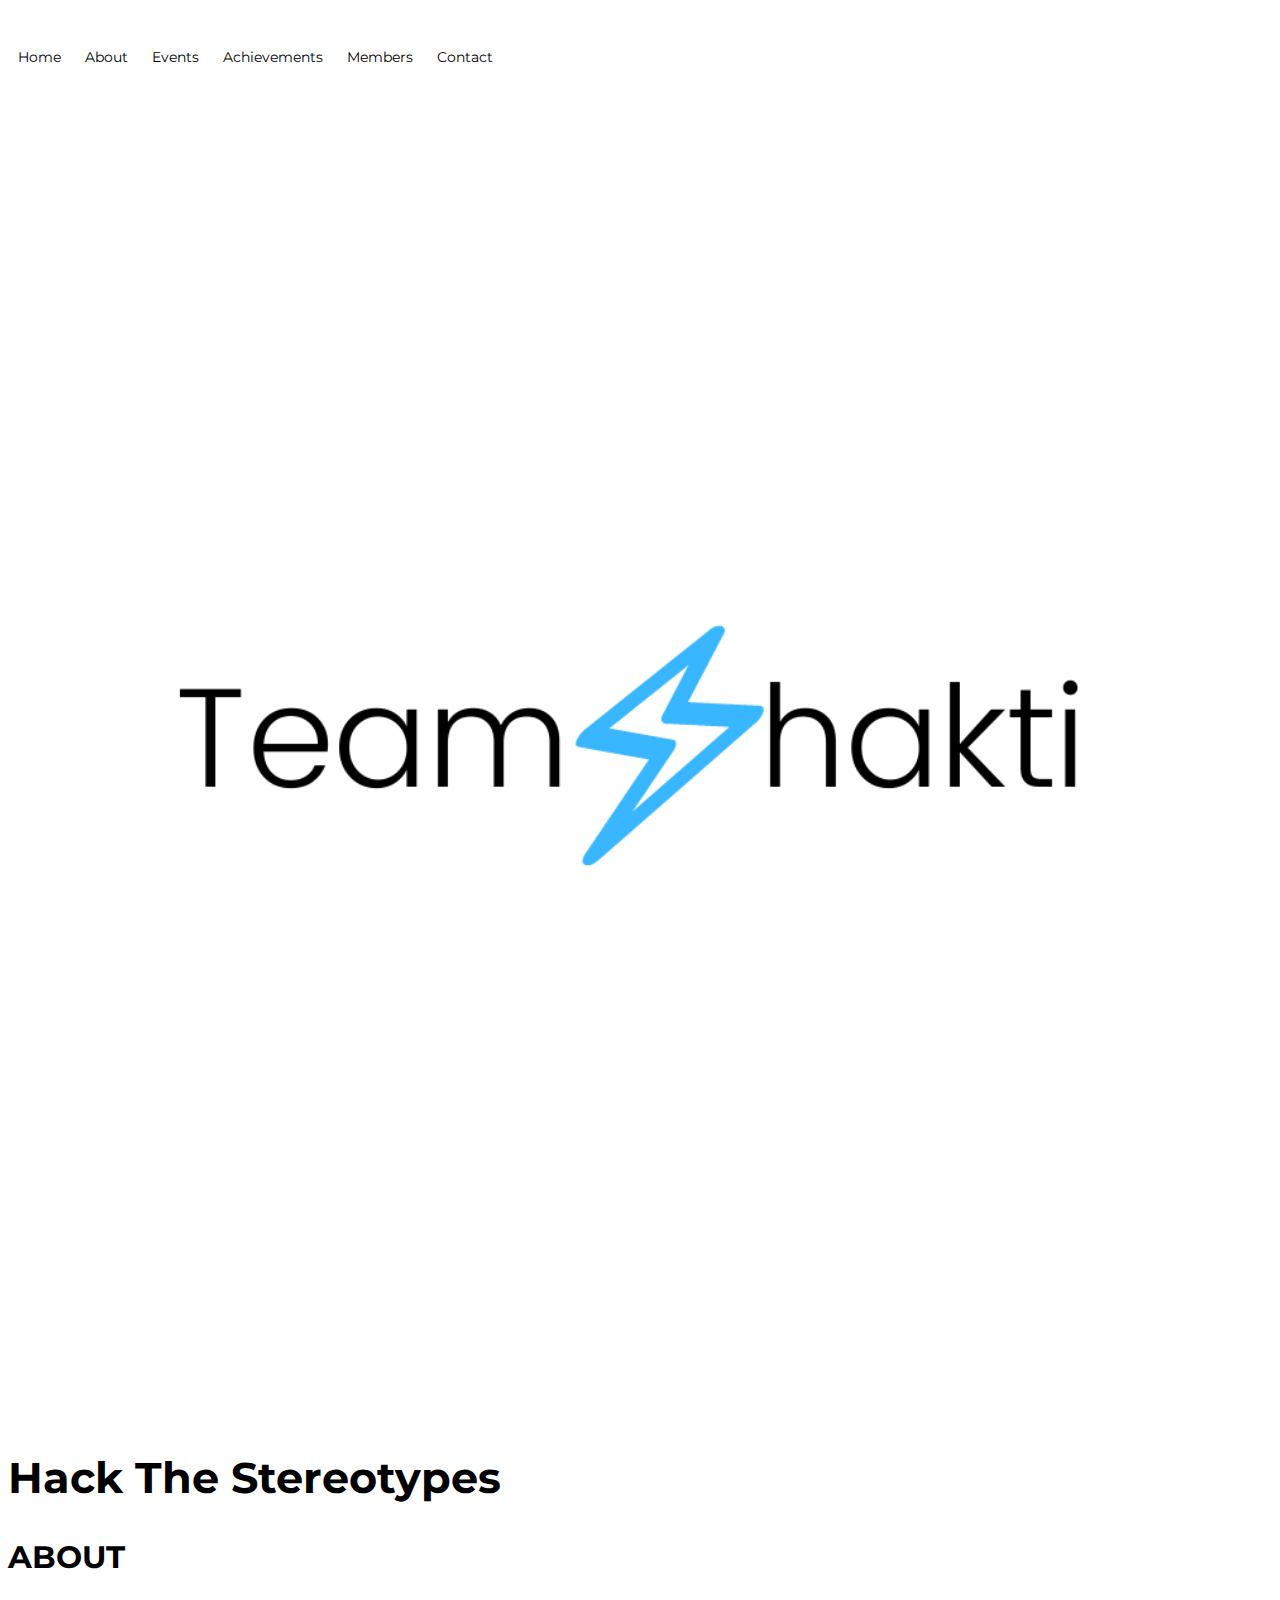
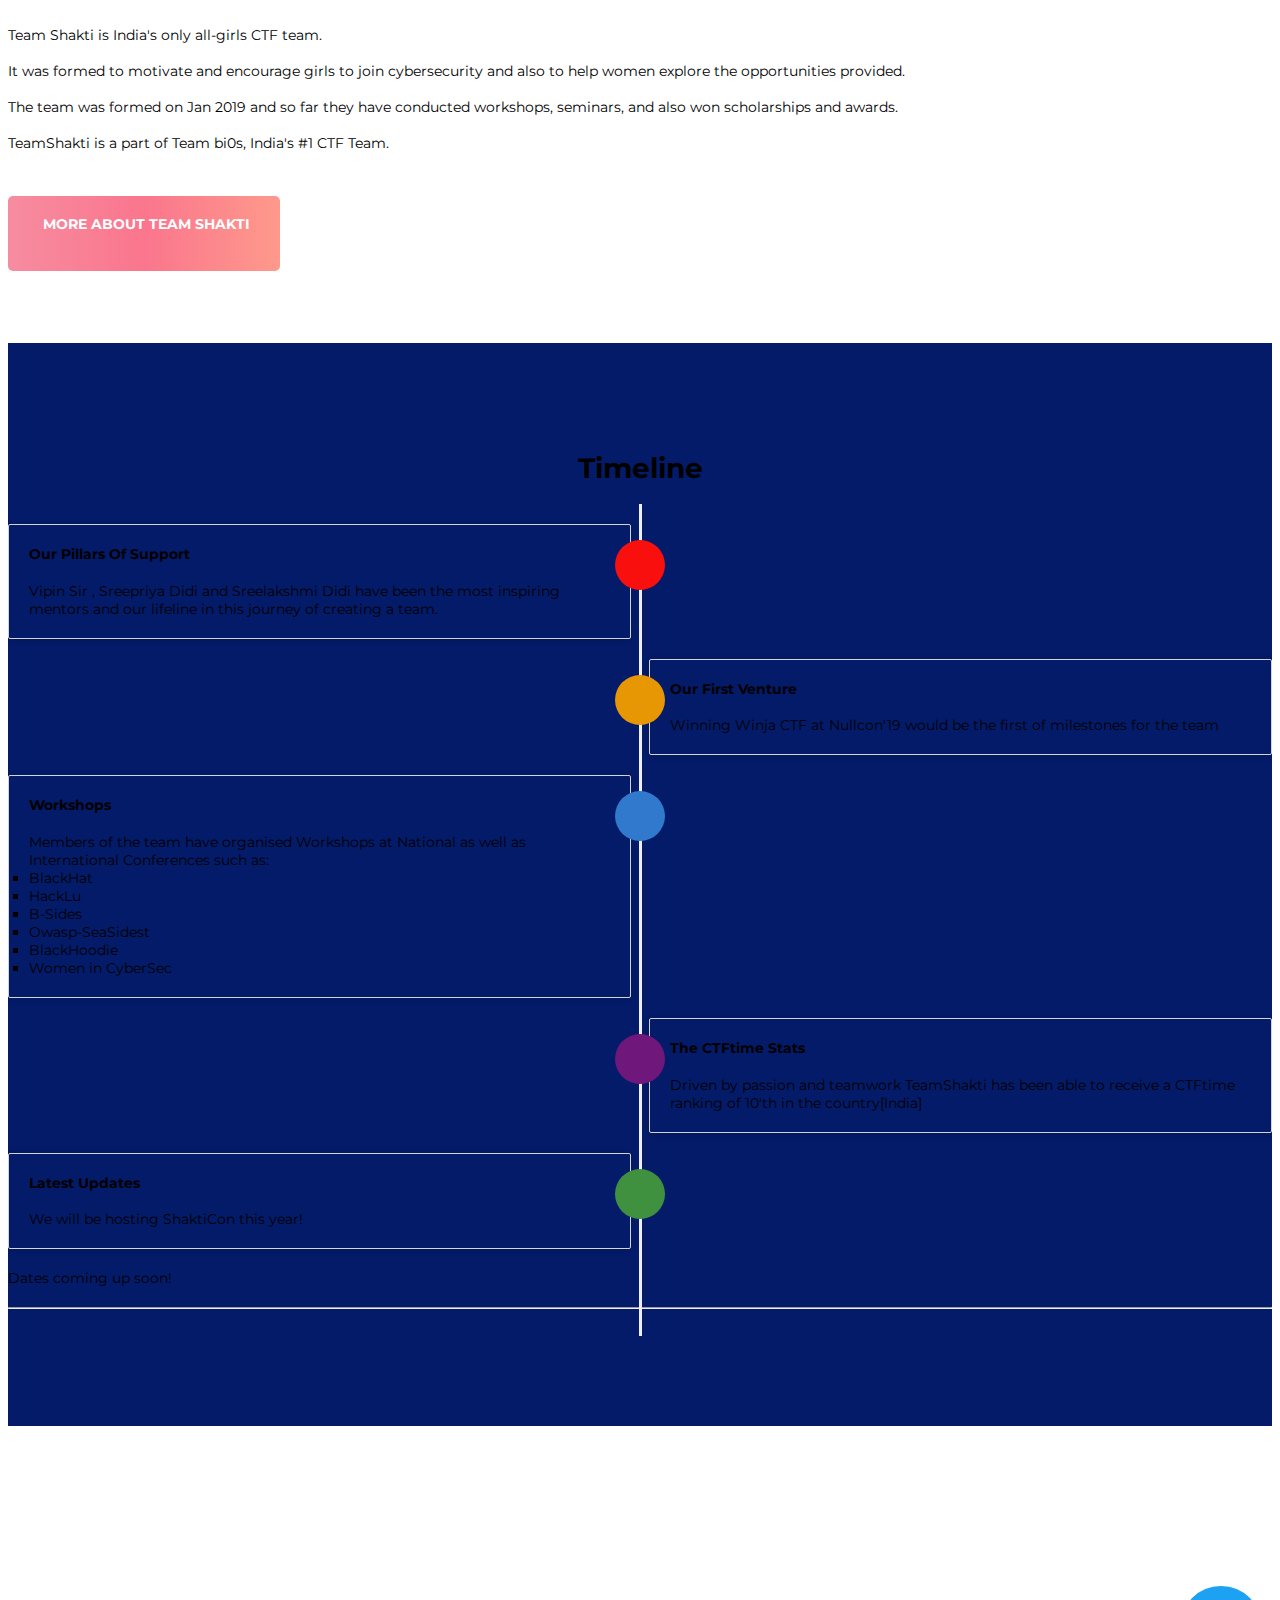
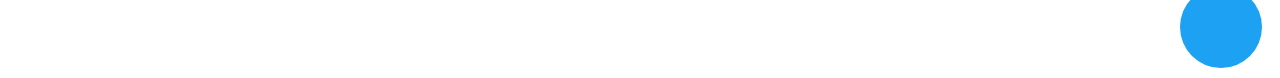
==== index.html @ 6aa945e3 "Update Timeline" ====
<!doctype html>
<html lang="en">
  <head>
    <link rel="shortcut icon" type="image/icon" href="assets/img/TEAMSHAKTI.ico"/>
    <title>Team Shakti</title>
    <!-- Required meta tags -->
    <meta charset="utf-8">
    <meta name="viewport" content="width=device-width, initial-scale=1, shrink-to-fit=no">

    <!-- carousel CSS -->
    <link rel="stylesheet" href="assets/css/owl.carousel.min.css">
    <!--header icon CSS -->
    <!--<link rel="icon" href="assets/img/fabicon.png">-->
    <!-- animations CSS -->
    <link rel="stylesheet" href="assets/css/animate.min.css">
    <!-- font-awsome CSS -->
    <link rel="stylesheet" href="assets/css/font-awesome.min.css">
    <!-- Bootstrap CSS -->
    <link rel="stylesheet" href="assets/css/bootstrap.min.css">
    <!-- mobile menu CSS -->
    <link rel="stylesheet" href="assets/css/slicknav.min.css">
    <!--css animation-->
    <link rel="stylesheet" href="assets/css/animation.css">
    <!--css animation-->
    <link rel="stylesheet" href="assets/css/material-design-iconic-font.min.css">
    <!-- style CSS -->
    <link rel="stylesheet" href="style.css">
    <!-- responsive CSS -->
    <link rel="stylesheet" href="assets/css/responsive.css">

  </head>
  <body>
    <!--header area start-->
    <div class="header-area wow fadeInDown header-absolate" id="nav" data-0="position:fixed;" data-top-top="position:fixed;top:0;" data-edge-strategy="set">
        <div class="container">
            <div class="row">
                <div class="col-4 d-block d-lg-none">
                    <div class="mobile-menu"></div>
                </div>
                <div class="col-4 col-lg-2 ">

                </div>
                <div class="col-4 col-lg-8 d-none d-lg-block">
                    <div class="main-menu text-center">
                        <nav>
                                <ul id="slick-nav">
                                        <li><a class="scroll" href="index.html">Home</a></li>
                                        <li><a class="scroll" href="about.html">About</a></li>
                                        <li><a class="scroll" href="events.html">Events</a></li>
                                        <li><a class="scroll" href="achievements.html">Achievements</a></li>
                                        <li><a class="scroll" href="members.html">Members</a></li>
                                        <li><a class="scroll" href="#contact">Contact</a>
                                            <ul>

                                                </ul>
                                        </li>


                                    </ul>
                        </nav>
                    </div>
                </div>


            </div>
        </div>
    </div>
    <!--header area end-->

   <!--welcome area start-->
    <div class="welcome-area wow fadeInUp" id="home">
        <div id="particles-js"></div>
        <div class="container">
            <div class="row">
                <div class="col-12 col-md-6 align-self-center">
                    <div class="welcome-right">

                            <div class="welcome-img">
                                    <img src="assets/img/0.png" alt="">
                                </div>


                    </div>
                </div>
                <div class="col-12 col-md-6">
                        <div class="welcome-text">


                                <h1>Hack the Stereotypes</h1>


                                 <div class="about-area wow fadeInUp v2" id="about">

            <div class="container">


                <div class="row">
                    <div class="col-12 col-md-6">

                    </div>




                        <div class="about-mid-text">
                            <h1>ABOUT</h1>
                            <div class="space-10"></div>
                            <ul><p>
                                <li>Team Shakti is India's only all-girls CTF team.
                                </li>
                                <br>
                                <li>It was formed to motivate and encourage girls to join cybersecurity and also to help women explore the opportunities provided.
                                </li>
                                <br>
                                <li>The team was formed on Jan 2019 and so far they have conducted workshops, seminars, and also won scholarships and awards.
                                </li>
                                 <br>
                                <li> TeamShakti is a part of Team bi0s, India's #1 CTF Team.
                                </li>
                            </p>
                            </ul>
                        </div>
                        <div class="space-30"></div>
                        <a href="about.html" class="gradient-btn v2 about-btn"> <i class="fa fa-send-o"></i> More About Team Shakti</a>

          </div>
          </div>
          </div>
          </div>
          </div>
          </div>
                           </div>
                           <br>
                           <br>
                           <br>
                           <br>


                </div>
            </div>
        </div>
    </div>
    <!--welcome area end-->

        <!--about area end-->



   <!--roadmap area start-->
   <div class="roadmap-area section-padding  " id="timeline">
       <div class="container">
           <div class="page-header">
              <center><h1 id="timeline">Timeline</h1></center>
           </div>
           <ul class="timeline">
             <li>
               <div class="timeline-badge"><i class="glyphicon glyphicon-check"></i></div>
               <div class="timeline-panel">
                 <div class="timeline-heading">
                   <h4 class="timeline-title">Our Pillars of Support</h4>

                 </div>
                 <div class="timeline-body">
                   <p>Vipin Sir , Sreepriya Didi and Sreelakshmi Didi have been the most inspiring mentors and our lifeline in this journey of creating a team.</p>
                 </div>
               </div>
             </li>
             <li class="timeline-inverted">
               <div class="timeline-badge warning"><i class="glyphicon glyphicon-credit-card"></i></div>
               <div class="timeline-panel">
                 <div class="timeline-heading">
                   <h4 class="timeline-title">Our first Venture</h4>

                 </div>
                 <div class="timeline-body">
                   <p>Winning Winja CTF at Nullcon'19 would be the first of milestones for the team</p>
                 </div>
               </div>
             </li>
             <li>
               <div class="timeline-badge danger"><i class="glyphicon glyphicon-credit-card"></i></div>
               <div class="timeline-panel">
                 <div class="timeline-heading">
                   <h4 class="timeline-title">Workshops</h4>

                 </div>
                 <div class="timeline-body">
                   <p>Members of the team have organised Workshops at National as well as International Conferences such as:</p>
                   <ul style="list-style-type:square;">
                     <li> BlackHat</li>
                     <li> HackLu</li>
                     <li> B-Sides</li>
                     <li> Owasp-SeaSidest</li>
                     <li> BlackHoodie</li>
                     <li> Women in CyberSec</li>
                   </ul>
                 </div>
               </div>
             </li>
             <li class="timeline-inverted">
               <div class="timeline-badge success"><i class="glyphicon glyphicon-thumbs-up"></i></div>
               <div class="timeline-panel">
                 <div class="timeline-heading">
                   <h4 class="timeline-title">The CTFtime Stats</h4>

                 </div>
                 <div class="timeline-body">
                   <p>Driven by passion and teamwork TeamShakti has been able to receive a CTFtime ranking of 10'th in the country[India]</p>
                 </div>
               </div>
             </li>
             <li>
               <div class="timeline-badge info"><i class="glyphicon glyphicon-floppy-disk"></i></div>
               <div class="timeline-panel">
                 <div class="timeline-heading">
                   <h4 class="timeline-title">Latest Updates</h4>

                 </div>
                 <div class="timeline-body">
                   <p>We will be hosting ShaktiCon this year!</p>
                   <li>Dates coming up soon!</li>
                   <hr>

                 </div>
               </div>
             </li>


           </ul>
         </div>
   </div>

<!--roadmap area end-->
    <!--team-bg-->
    <div class="team-bg">


        <!--apps area start-->

        <!--apps area end-->


    </div>
    <!--team bg area end-->


            <div class="space-90"></div>
            <div class="row">
                <div class="col-12 text-center">

                    <div class="space-60"></div>
                </div>
            </div>
            <div class="row">
                <div class="col-12">
                    <div class="single-community text-center">
                        <ul>
                            <li>
                              <!--<a class="google-plus" href=""><i class="fa fa-instagram"></i></a> </li>-->
                              <!--<li><a class="linkedin" href=""><i class="fa fa-linkedin"></i></a></li>-->

                              <li><a class="twitter" href="https://twitter.com/teamshakti06"><i class="fa fa-twitter"></i></a></li>
                              <!--<li><a class="flickr" href=""><i class="fa fa-facebook-square"></i></a></li>-->
                        </ul>
                    </div>
                </div>
            </div>
        </div>
        <div class="space-90"></div>


    </div>
    <!--community area end-->

    <!-- jquery 2.2.4 js-->
    <script src="assets/js/jquery-2.2.4.min.js"></script>
    <!-- popper js-->
    <script src="assets/js/popper.js"></script>
    <!-- carousel js-->
    <script src="assets/js/owl.carousel.min.js"></script>
    <!-- wow js-->
    <script src="assets/js/wow.min.js"></script>
    <!-- bootstrap js-->
    <script src="assets/js/bootstrap.min.js"></script>
    <!--mobile menu js-->
    <script src="assets/js/jquery.slicknav.min.js"></script>
    <!--particle s-->
    <script src="assets/js/particles.min.js"></script>
    <!-- main js-->
    <script src="assets/js/main.js"></script>

  </body>
</html>
---- style.css ----
/*
name:Cryptian, Bitcoin and Cryptocurrency HTML5 Landing Page;
author:uivision;
version:1.0.0;

css list:
===========================
1:base css
===========================
1:header css
===========================
2:welcome css
===========================
3:about css
===========================
4:ico area css
===========================
5:Documentation area css
===========================
6:roadmap area css
===========================
7:team area css
===========================
8:faq area css
===========================
9:team bg area css
===========================
10:distibution area css
===========================
10:apps area css
===========================
11:community area cs
===========================
12:footer area css
===========================
13:mobile menu css
===========================
>homePage version 2 css
----------------------------
        --welcome area v2 css
        -------------------
        --faq v2 area css
        ------------------
        --community v2 area css
        -----------------------

==========================
14:blog page css
==========================
15:single-blog page css
==========================
16:comman css

*/

/*===================
     base css
=====================*/

@import url('https://fonts.googleapis.com/css?family=Montserrat:300,300i,400,400i,500,500i,600,600i,700,800');

body{
	background: rgb(255, 255, 255);
	font-family: 'Montserrat', sans-serif;
	font-size: 14px;
	color: #000000;
  overflow-x: hidden;

}

h1,
h2,
h3,
h4,
h5,
h6
{
	color: #000;
	font-family: 'Montserrat', sans-serif;
	text-transform: capitalize;
}

ul{
  margin: 0;
  padding: 0;
  list-style: none;
}

a, a:hover{
  text-decoration: none;
}

input:focus, button:focus, textarea:focus {
  outline: none
}

input, textarea{
  color: #000;
  text-transform: capitalize;
}

a.gradient-btn:hover:after,
a.gradient-btn:after,
.single-details a,
.single-details a:hover,
.about-area.v2::after,
.slicknav_nav a:hover,
.slicknav_nav .slicknav_row, .slicknav_nav a,
.single-footer li a,
.single-footer li a:hover,
.single-community i,
.single-community i:hover,
.gradient-btn.apps-btn.apps-btn-2,
.gradient-btn.apps-btn.apps-btn-2:hover,
.faq-area .owl-nav div,
.faq-area .owl-nav div:hover,
.readmore-btn,
.readmore-btn i,
.readmore-btn:hover,
.single-team-social li a:hover,
.single-team-social li a:hover i,
 .single-team-social a i,
.single-team-social li a,
.roadmap-area .owl-nav div,
.roadmap-area .owl-nav div:hover,
.single-document:hover,
.single-document:hover .single-document-text span,
.document-flag img,
.single-ico a:hover,
.ico-heading h1 a,
.ico-heading h1 a:hover,
.main-menu li ul,
.header-area,
.main-menu li:hover ul,
.main-menu li ul li a:hover,
a.single-about:hover,
.header-area.header-absolate.skrollable.skrollable-after,
a.single-about,
.main-menu li ul li a
 {
  -webkit-transition: all .3s;
  -o-transition: all .3s;
  transition: all .3s;
}

/*===================
     header css
=====================*/

.logo-area img {
  width: 100%;
  margin-top: 0px;
  height: 50px;
}

.header-area {
  padding-top: 30px;
  z-index: 9999999;
  position: relative;
  width: 100%;
}

.header-area.header-absolate.skrollable.skrollable-after {
  padding-top: 15px;
  background: #000D47;
  padding-bottom: 15px;
}

.main-menu li {
  display: inline-block;
  position: relative;
  z-index: 2;
}

.main-menu li.active a{
  color: #FB9A8C;
}

.main-menu li a {
  display: block;
  padding: 10px;
  font-size: 14px;
  color: #000;
  text-transform: capitalize;
}

.main-menu li ul {
  position: absolute;
  left: 0;
  top: 70px;
  z-index: 999;
  background: #001763;
  border-radius: 5px;
  visibility: hidden;;
  opacity: 1;
}

.main-menu li ul li a {
  width: 150px;
  padding: 10px;
  text-align: left;
  display: block;
  border-radius: 5px;
}

.main-menu li ul li a:hover {
  background: #062489;
  padding-left: 15px;
}

.main-menu li:hover ul {
  opacity: 1;
  visibility: visible;
  top: 52px;
  left: 0;
}

.main-menu li.active ul li a {
  color: #fff;
}

/*===================
     welcome css
=====================*/

#particles-js {
  position: absolute;
  left: 0;
  top: 0;
  width: 100%;
  height: 100%;
}
.welcome-area{
	position: relative;
	z-index: 999999;
  padding-top: 80px;
}

.welcome-text h4 {
  font-size: 18px;
  margin-top: 20px;
  margin-bottom: 50px;
  line-height: 26px;
}

.welcome-text h1 {
  font-size: 43px;
  font-weight: 700;
  line-height: 50px;
}

.welcome-btn {
  margin-right: 10px;
}

.welcome-area::before {
  position: absolute;
  width: 100%;
  height: 161%;
  content: "";
  background: url(assets/img/Group1.png) no-repeat;
  background: ;
  top: -62%;
  left: -29%;
  z-index: -1;
}

.gradient-btn.v2 {
  height: 55px;
  line-height: 36px;
  padding-left: 30px;
  padding-right: 30px;
}

/*===================
     about css
=====================*/

.about-area {
  position: relative;
  z-index: 2;
}

.about-area::after {
  position: absolute;
  content: "";
  height: 140%;
  width: 100%;
  right: -38%;
  bottom: -60%;
  background: url(assets/img/about-bg.png) no-repeat;
  -webkit-transform: rotate(14deg);
  z-index: -1;
}

.single-about-area {
  z-index: 2;
  position: relative;
}

.single-logo-wrapper {
  display: table;
  height: 60px;
  width: 100%;
}

.single-item {
  display: table-cell;
  height: 100%;
  width: 100%;
  vertical-align: middle;
}

.owl-carousel .owl-item .single-item img {
  width: auto;
  display: inline-block;
}

.about-mid-text h1 {
  font-size: 31px;
  text-transform: capitalize;
  font-weight: 700;
  margin: 20px 0;
}

.about-mid-img {
  position: relative;
  left: -18%;
  margin-right: 30px;
  width: 580px;
}

.gradient-btn.about-btn i{
  padding-right: 5px;
  font-size: 16px;
}

.single-about-img img {
  width: 162px;
  height: 110px;
}

.single-about-text h4 {
  font-size: 22px;
  text-transform: capitalize;
  margin: 20px 0;
}

a.single-about {
  color: #cbe5ff;
  display: block;
  padding: 50px 25px;
  background: #1938a2;
  text-align: center;
  -webkit-transform: translateY(0px);
  -ms-transform: translateY(0px);
  transform: translateY(0px);
}

a.single-about:hover {
  background: #122e91;
  -webkit-transform: translateY(-5px);
  -ms-transform: translateY(-5px);
  transform: translateY(-5px);
}

/*===================
ico area css
======================*/

.ico-area {
  background: #031b69;
}


.ico-heading h1 {
  font-size: 36px;
  text-transform: capitalize;
  font-weight: 700;
}

.ico-heading h1 a {
  color: #f9748f;
  text-transform: uppercase;
}

.ico-heading h1 a:hover {
  color: #F6D266;
}

.ico-area h5 {
  font-size: 18px;
  margin-bottom: 10px;
}

.single-ico a {
  color: #f9748f;
  padding-right: 10px;
  font-size: 18px;
}
.single-ico h1 {
  font-size: 36px;
  font-weight: 700;
}

.single-ico h5 {
  font-size: 18px;
}

.single-ico a:hover {
  color: #F6D266;
}

.progress {
  height: 60px;
  border-radius: 50px;
  margin-top: 50px;
  background: #004cff;
  overflow: unset;
}

.progress-d-top {
  position: absolute;
  top: -33%;
  left: 38%;
  width: 0;
  height: 0;
  border-left: 10px solid transparent;
  border-right: 10px solid transparent;
  border-bottom: 20px solid #004cff;
}
.progress-bar.progress-bar-success {
  background: -webkit-linear-gradient(left,#f6d365,#fda085);
  position: relative;
  z-index: 2;
  border-radius: 50px 0px 0 50px;
}

.progress-details {
  position: absolute;
  right: -4%;
  top: 135%;
  height: 45px;
  width: 70px;
  background: #004cff;
  line-height: 47px;
  border-radius: 5px;
  font-weight: 700;
  animation: upDown 2s infinite;
  text-align: center;
}

.ico-area {
  position: relative;
  z-index: 2;
  overflow: hidden;
}

.ico-area:before {
  position: absolute;
  content: "";
  background: url(assets/img/liveShape-bg.svg) no-repeat;
  height: 100%;
  width: 100%;
  left: -30%;
  bottom: -41%;
}

.ico-area:after {
  position: absolute;
  content: "";
  height: 100%;
  width: 100%;
  right: -82%;
  top: -40%;
  background: url(assets/img/liveShape-bg.svg) no-repeat;
  z-index: -1;
}

#days, #minutes, #hours, #seconds {
  font-size: 36px;
  font-weight: 700;
  color: #fff;
}

.custom-progressBar{
  position: relative;
  z-index: 2;
}

.custom-progressBar::before {
  position: absolute;
  content: "\f107";
  font-family: FontAwesome;
  left: 5%;
  bottom: -61%;
  font-size: 30px;
  width: 50px;
  animation: upDown 2s infinite;
  color: red;
  font-weight: 700;
}
.custom-progressBar::after {
  position: absolute;
  content: "\f106";
  font-family: FontAwesome;
  right: 5%;
  bottom: -61%;
  color: red;
  font-size: 30px;
  font-weight: 700;
  animation: upDown 2s infinite;

}

.single-cup {
  margin-left: 6%;
  margin-top: 6%;
}

.single-cup p {
  font-size: 16px;
  text-transform: capitalize;
}

.single-cup.right {
  margin-left: 0;
  margin-right: 6%;
}

/*===================
Documentation area css
======================*/

.single-document-text span {
  font-size: 18px;
  font-weight: 700;
  color: #fff;
}

.heading h1 {
  font-size: 36px;
  font-weight: 700;
}

.single-document:hover .document-flag img {
  -webkit-transform: rotate(5deg);
  -ms-transform: rotate(5deg);
  transform: rotate(5deg);
}

.single-document:hover .single-document-text span {
  color: #FB9A8C;
}

button.single-document-text {
  background: none;
  border: none;
  cursor: pointer;
}

/*===================
roadmap area css
======================*/

.roadmap-area{
	background: #031b69;
  overflow: hidden;
}

.single-roadmap-img img {
  width: 120px;
  height: 120px;
}

.roadmap-text h5 {
  font-size: 18px;
  font-weight: 700;
}

.single-roadmap.road-right .col-5, .single-roadmap.road-right .col-7 {
  padding: 0;
}

.single-roadmap {
  padding: 20px 15px;
}

.single-roadmap.road-left {
  position: relative;
  z-index: 2;
  padding-left: 24%;
}

.single-roadmap.road-left::before {
  position: absolute;
  content: "";
  height: 66.5%;
  width: 1px;
  background: #004cff;
  bottom: 10.5%;
  left: 1%;
  z-index: -1;
}

.single-roadmap.road-left::after {
  position: absolute;
  content: "";
  height: 1px;
  width: 120%;
  background: #004cff;
  top: 23%;
  right: -21%;
  z-index: -1;
}

.single-roadmap.road-right {
  position: relative;
  z-index: 2;
  padding-top: 29%;
  padding-left: 0;
  padding-right: 0;
}

.single-roadmap.road-right::before {
  position: absolute;
  content: "";
  height: 74.5%;
  width: 1px;
  background: #004cff;
  bottom: 0;
  left: 12.5%;
  z-index: -1;
}

.single-roadmap.road-right::after {
  position: absolute;
  content: "";
  height: 1px;
  width: 97.5%;
  background: #004cff;
  bottom: 0;
  right: -10%;
  z-index: -1;
}

.owl-carousel .owl-item .single-roadmap-img img {
  width: auto;
  display: inline-block;
}

.roadmap-area .owl-nav div {
  position: absolute;
  right: 0;
  font-size: 20px;
  color: #fff;
}

.roadmap-area .owl-nav .owl-prev {
  left: auto;
  right: 5%;
}

.roadmap-area .owl-nav div:hover{
  color: #fa758e;
}

.roadmap-area .owl-carousel .owl-stage-outer {
  overflow: visible;
}

/*===================
team area css
======================*/

.single-team-img img {
  border-radius: 35px;
}

.single-team-content h3 {
  font-size: 22px;
  font-weight: 700;
}

.single-team-social li {
  display: inline-block;
}

.single-team-social li a {
  color: #fff;
  font-size: 24px;
  width: 50px;
  height: 50px;
  display: block;
  line-height: 50px;
  background: red;
  margin: 0 5px;
  border-radius: 10px;
  border: 1px solid transparent;
}

.single-team-social li a:hover i {
  padding-left: 10px;
}

.single-team-social li a:hover {
  border-color: #fff;
  background: none !important;
}

.single-team-social li a.ico-1 {
  background: #0077b5;
}

.single-team-social li a.ico-2 {
  background: #E84C88;
}

.single-team-social li a.ico-3 {
  background: #55acee;
}

/*===================
faq area css
======================*/

.faq-list .nav {
  display: -ms-flexbox;
  display: flex;
  -ms-flex-wrap: wrap;
  flex-wrap: wrap;
  padding-left: 0;
  margin-bottom: 0;
  list-style: none;
  display: inline-block;
}

.faq-list li {
  display: inline-block;
}

.faq-list ul li a.active {
  color: #fa758e;
}

.faq-list ul li a {
  display: block;
  margin: 0 10px;
  font-size: 16px;
  text-transform: capitalize;
  color: #fff;
}

.single-faq {
  padding: 35px 20px;
  background: #143dc7;
}

.readmore-btn {
  display: inline-block;
  color: #fa758e;
  text-transform: capitalize;
  font-size: 16px;
}

.readmore-btn i {
  font-size: 19px;
  margin-right: 5px;
}
.readmore-btn:hover {
  color: #fff;
}

.readmore-btn:hover i{
  margin-right: 10px;
}

.faq-area .owl-nav div {
  position: absolute;
  left: auto;
  right: 2%;
  bottom: -16%;
  font-size: 20px;
}

.faq-area .owl-nav .owl-prev {
  right: 5%;
}

.faq-area .owl-nav div:hover{
  color: #fa758e;
}

.single-faq h4 {
  font-size: 22px;
  font-weight: 600;
}

/*===================
team bg area css
======================*/

.team-bg {
  position: relative;
  z-index: 2;
}

.team-bg::after {
  position: absolute;
  content: "";
  height: 100%;
  width: 100%;
  left: 0;
  top: 0;
  background: url(assets/img/bg.png);
      background-attachment: scroll;
  z-index: -1;
  background-attachment: fixed;
}

/*===================
distibution area css
======================*/

.distibution-svg img {
  width: 700px;
}

.distibution-svg.distibution-svg-1 img {
  width: 400px;
}

.distibution-bg {
  position: relative;
  z-index: 2;
  overflow: hidden;
}

.distibution-bg:before {
  position: absolute;
  content: "";
  height: 100%;
  width: 100%;
  top: 0;
  background: url(assets/img/initial-bg.png) no-repeat;
  right: 0;
  left: 0;
  margin: 0 auto;
  z-index: -1;
}

.distibution-bg:after {
  content: "";
  height: 100%;
  width: 100%;
  position: absolute;
  bottom: -33%;
  right: -32%;
  background: url(assets/img/documentaion-bg.png) no-repeat;
  z-index: -1;
}

.distibution-d li {
  font-size: 18px;
  color: #fff;
}

.distibution-d li span {
  font-size: 36px;
  font-weight: 700;
}


.distibution-list-1 {
  padding-top: 10%;
}

.distibution-list-2 {
  padding-top: 13%;
}

.distibution-list-3 {
  padding-top: 4%;
}

.distibution-list-4 {
  padding-top: 13%;
}

.distibution-svg.distibution-svg-2 {
  position: relative;
  z-index: 2;
}

.distibution-d.distibution-d-2 {
  position: absolute;
  left: 93%;
  width: 575px;
  z-index: 999999999;
}

.distibution-list-5 {
  padding-top: 3%;
  padding-right: 2%;
}

.distibution-list-6 {
  padding-top: 27%;
  padding-right: 16%;
}

.distibution-list-7 {
  padding-top: 25%;
  padding-right: 40%;
}

.distibution-list-8 {
  padding-top: 26%;
  padding-right: 58%;
}

/*===================
apps area css
======================*/

.gradient-btn.apps-btn {
  padding: 25px;
}

.gradient-btn.apps-btn i{
  font-size: 20px;
  padding-right: 10px;
}

.gradient-btn.apps-btn {
  padding: 20px 30px;
  text-transform: capitalize;
}

.gradient-btn.apps-btn.apps-btn-2{
  margin-left: 10px;
  background: transparent;
  border: 2px solid #1452e2;
}

.apps-area p{
  font-size: 16px;
  color: #fff;
}

.apps-img img {
  width: 400px;
}

/*===================
community area css
======================*/

.community-area {
  position: relative;
  z-index: 2;
  background: #031b69;
  overflow:hidden;
}

.community-area:before {
  position: absolute;
  content: "";
  height: 100%;
  width: 100%;
  bottom: -40%;
  left: -24%;
  background: url(assets/img/liveShape-bg.svg) no-repeat;
  z-index: -1;
}

.community-area:after {
  content: "";
  position: absolute;
  width: 100%;
  height: 100%;
  top: -31%;
  right: -84%;
  z-index: -1;
  background: url(assets/img/liveShape-bg.svg) no-repeat;
}

.single-community i {
  display: block;
  width: 80px;
  height: 80px;
  color: #fff;
  font-size: 24px;
  background: red;
  text-align: center;
  line-height: 80px;
  margin: 10px;
  float: right;
  border-radius: 50%;
  border: 1px solid transparent;
}

.single-community i:hover{
  background: transparent !important;
  border-color: #fff;
  font-size: 20px;
}

.single-community.mid-social i {
  float: left;
  height: 100px;
  width: 100px;
  line-height: 100px;
  font-size: 30px;
}

.single-community.mid-social i:hover {
  font-size: 25px;
}

.single-community.big-social i:hover{
  font-size: 30px;
}

.single-community.big-social i {
  float: left;
  height: 120px;
  width: 120px;
  line-height: 120px;
  font-size: 40px;
}

.single-community a.google-plus i {
  background: #EA4335;
}

.single-community a.linkedin i {
  background: #0e76a8;
}

.single-community a.dribbble i {
  background: #E84C88;
}

.single-community a.github i {
  background: #171515;
}

.single-community a.behance i {
  background: #B4B4B4;
}

.single-community a.youtube i {
  background: #ff0000;
}

.single-community a.twitter i {
  background: #1da1f2;
}

.single-community a.flickr i {
  background: #F93FA2;
}

/*===================
footer area css
======================*/

.single-footer .logo-area img {
  width: 90px;
}

.single-footer li a {
  color: #fff;
  display: inline-block;
  margin-bottom: 10px;
}

.single-footer input {
  background: none;
  border: none;
  width: 78%;
  padding: 10px;
}

.single-footer .footer-form{
  background: #031b69;
  border-radius: 5px;
}


.footer-form a {
  float: right;
  width: 20%;
}
.single-footer li a:hover {
  padding-left: 5px;
  color: #FB9A8C;
}

/*===================
mobile menu css
======================*/


.slicknav_btn.slicknav_collapsed {
  margin: 0;
  padding: 0;
  background: none;
  width: 100%;
}

.slicknav_icon {
  margin: 0;
}

.slicknav_menu {
  background: none;
}

.slicknav_btn.slicknav_open {
  background: none;
  margin: 0;
  padding: 0;
  width: 100%;
}

.slicknav_nav {
  background: #000D47;
  width: 200px;
  position: absolute;
  left: auto;
  right: auto;
  top: 50px;
  -webkit-border-radius: 6px;
  -moz-border-radius: 6px;
  border-radius: 6px;
}

.slicknav_menu .slicknav_menutxt {
  display: none;
}

.slicknav_nav .slicknav_row, .slicknav_nav a {
  padding: 10px 20px;
  margin: 0;
}

.slicknav_nav a:hover {
  -webkit-border-radius: 6px;
  -moz-border-radius: 6px;
  border-radius: 6px;
  background: #004AFF;
  color: #fff;
  padding-left: 25px;
}

.slicknav_nav .slicknav_row:hover {
  background: #004AFF;
}
.slicknav_nav .slicknav_item a, .slicknav_nav .slicknav_parent-link a {
  text-transform: capitalize;
}

/*==========================================================================
homePage version 2 css
===========================================================================*/

/*===================
welcome area v2 css
======================*/

.welcome-area.v2 {
  padding: 90px 0;
      padding-top: 90px;
  padding-top: 160px;
}

.v2.welcome-progress {
  background: #001763;
  padding: 50px 30px;
  border-radius: 10px;
  box-shadow: 0 0 45px #0324af;
}

.progress.v2 {
  margin: 10px 0;
  height: 30px;
  background: #062489;
}

.v2.welcome-progress a.gradient-btn {
  width: 100%;
  padding: 15px 0px;
}

.progress.v2 .progress-bar {
  border-radius: 50px;
  background: -webkit-linear-gradient(top,#00bbf9,#005eea);
  position: relative;
  z-index: 2;
}

.progress.v2 .progress-bar:after {
  position: absolute;
  content: "";
  height: 50px;
  width: 50px;
  background: -webkit-linear-gradient(top,#00bbf9,#005eea);
  right: 0;
  border-radius: 50px;
}

.v2.welcome-progress h4 {
  font-size: 18px;
  font-weight: 700;
  margin-bottom: 15px;
}
.single-prgress-w p {
  font-size: 18px;
  font-weight: 700;
  color: #fff;
  text-transform: none;
}

.single-prgress-b p {
  font-weight: 700;
  margin-top: 10px;

}

.v2.welcome-progress .progress-time h5 {
  font-size: 14px;
  text-align: center;
}

.v2.welcome-progress #days, .v2.welcome-progress #minutes, .v2.welcome-progress #hours, .v2.welcome-progress #seconds {
  font-size: 30px;
  margin: 13px 0;
  display: block;
  height: 70px;
  width: 70px;
  border-radius: 50px;
  line-height: 70px;
  text-align: center;
}

.v2.welcome-progress #days{
  background: -webkit-linear-gradient(#00c0fa, #005dea);
  background: -o-linear-gradient(#00c0fa, #005dea);
  background: linear-gradient(#00c0fa, #005dea);
}

.v2.welcome-progress #minutes{
  background: -webkit-linear-gradient(#3ce6bc, #72afd3);
  background: -o-linear-gradient(#3ce6bc, #72afd3);
  background: linear-gradient(#3ce6bc, #72afd3);
}

.v2.welcome-progress #hours{
  background: -webkit-linear-gradient(#d8c3fc, #91c5fc);
  background: -o-linear-gradient(#d8c3fc, #91c5fc);
  background: linear-gradient(#d8c3fc, #91c5fc);
}

.v2.welcome-progress #seconds{
  background: -webkit-linear-gradient(#43b2f5, #19d7e4);
  background: -o-linear-gradient(#43b2f5, #19d7e4);
  background: linear-gradient(#43b2f5, #19d7e4);
}

/*===================
token area v2 css
======================*/

.about-area.v2::after {
  right: -28%;
  bottom: 22%;
  -webkit-transform: rotate(0deg);
  -ms-transform: rotate(0deg);
  transform: rotate(0deg);
}

/*===================
distibution area v2 css
======================*/

.distibution-bg.v2::after {
  bottom: 0%;
  right: -29%;
}


/*===================
faq v2 area css
======================*/

.faq-area.v2 .card-header:first-child {
  border-radius: none !important;
  border-radius: none;
  background: #031b6f;
  padding: 5px;
    padding-left: 5px;
  padding-left: 30px;
}

.faq-area.v2 .card {
  border: none;
  background: #143dc7;
  margin-bottom: 20px;
}

.faq-area.v2 .btn.btn-link {
  color: #fff;
  font-weight: 400;
  font-size: 18px;
  text-decoration: none;
  display: block;
  width: 100%;
  text-align: left;
  cursor: pointer;
}

.btn.btn-link{
  position: relative;
  z-index: 2;
}

.btn.btn-link::after {
  position: absolute;
  left: -3%;
  content: "+";
  height: 100%;
  width: 30px;
  text-align: center;
  top: 0;
  line-height: 35px;
  animation: upDown 2s infinite;
  font-size: 20px;
}

[aria-expanded="true"].btn.btn-link::after {
  content: "-";
}

/*===================
community v2 area css
======================*/

.community-area.v2 .single-community li{
  display: inline-block;
}

.contact-form input, .contact-form textarea {
  width: 100%;
  background: none;
  border: 1px solid #163fcb;
  padding: 15px;
  text-transform: capitalize;
  border-radius: 5px;
}

.single-details small {
  font-size: 12px;
  text-transform: unoppercase;
  color: #fff;
}

.single-details a{
  font-size: 24px;
  text-transform: none;
  color: #fff;
}

.single-details a:hover {
  color: #FE978B;
  padding-left: 10px;
}

.community-area.v2::after {
  top: -14%;
  right: -73%;
}

.community-area.v2::before {
  bottom: -63%;
  left: -17%;
}

.single-footer .footer-form.v2{
  background: #062489;
}
/*==========================
blog page css
==========================*/
.welcome-header{
  padding: 150px 0;
  font-size: 18px;
  text-transform: capitalize;

}
.welcome-header a{
  -webkit-transition: all .3s;
  -o-transition: all 3s;
  transition: all .3s;
}
.welcome-header a:hover{
  color: #fff;
  -webkit-transition: all .3s;
  -o-transition: all 3s;
  transition: all .3s;
}
.welcome-header i {
  padding: 0 10px;
}
.welcome-area.bv{
  background: url(assets/img/about-shap.jpg) no-repeat;
  background-size: cover;
  background-position: center;
  position: relative;
  z-index: 2;
}
.welcome-area.bv:after{
  position: absolute;
  height: 100%;
  width: 100%;
  content: "";
  background: #000;
  opacity: .8;
  left: 0;
  top: 0;
  z-index: -1;
}
.single-blog-image {
  background: ;
  background-position: center !important;
  background-size: cover !important;
  height: 300px;
  border-radius: 10px 10px 0 0;

}
.blog-bg-1 {
  background: url(assets/img/blog-blog-1.jpg);
}
.blog-bg-2 {
  background: url(assets/img/blog-blog-2.jpg);
}
.blog-bg-3 {
  background: url(assets/img/blog-blog-3.jpg);
}
.blog-bg-4 {
  background: url(assets/img/blog-blog-4.jpg);
}
.blog-bg-5 {
  background: url(assets/img/blog-blog-5.jpg);
}
.blog-bg-6 {
  background: url(assets/img/blog-blog-6.jpg);
}
.blog-bg-7 {
  background: url(assets/img/blog-blog-7.jpg);
}
.blog-bg-8 {
  background: url(assets/img/blog-blog-8.jpg);
}
.blog-bg-9 {
  background: url(assets/img/blog-blog-4.jpg);
}

.single-blog-text a {
  color: #fff;
  font-size: 17px;
  -webkit-transition: all .3s;
  -o-transition: all 3s;
  transition: all .3s;
}
.single-blog-text a:hover {
  color: #F78A89;
  -webkit-transition: all .3s;
  -o-transition: all 3s;
  transition: all .3s;
}
.single-blog-text {
  padding: 20px;
  margin-bottom: 30px;
  box-shadow: 0 0 2px #f2f2f2;
  border-radius: 0 0 10px 10px;
}
.single-blog{
  border-radius: 10px;
}

/*==========================
single-blog page css
==========================*/

a.single-blog-top:hover {
  color: #f38417;
}
.single-blog-h1 {
  font-size: 36px;

}
.single-blog-h4{
  font-size: 24px;
}

.single-blog-h1, .single-blog-h4{
  color: #fff;
  font-weight: 700;
}
.quite-area {
  background: #1938a2;
  padding: 30px 0;
}
.quite-text {
  width: 50%;
  margin: 0 auto;
  text-align: center;
}
.quite-text i {
  font-size: 30px;
  color: #fff;
}

.single-blog-social li {
  display: inline-block;
}
.single-blog-social li a {
  display: block;
  color: #676767;
  background: #f8f8f8;
  font-size: ;
  text-transform: capitalize;
  height: 40px;
  width: 91px;
  text-align: center;
  line-height: 40px;
  margin-right: 8px;
  border-radius: 10px;
  border: 1px solid transparent;
  -webkit-transition: all .3s;
  -o-transition: all 3s;
  transition: all .3s;
}
.single-blog-social li a:hover{
  border-color: #f8f8f8;
  background: transparent;
  -webkit-transition: all .3s;
  -o-transition: all 3s;
  transition: all .3s;
}
.single-blog-social a.blog-234 {
  background: #22233b;
  color: #fff;
}
.single-blog-social a.blog-234:hover {
  background: #fff;
  color: #22233b;
}
.single-blog-social a.facebook-b {
  background: #3B5998;
  color: #fff;
}
.single-blog-social a.facebook-b:hover {
  background: transparent;
  color: #3B5998;
}
.single-blog-social a.camera-b {
  background: #c32aa3;
  color: #fff;
}
.single-blog-social a.camera-b:hover {
  background: transparent;
  color: #c32aa3;
}
.single-blog-social a.twitter-b {
  background: #1da1f2;
  color: #fff;
}
.single-blog-social a.twitter-b:hover {
  background: transparent;
  color: #1da1f2;
}

.comment-img {
  width: 25%;
  text-align: center;
  float: left;
}

.comment-img img{
  height: 100px;
  width: 100px;
  border-radius: 50%;
}
.comment-text-form {
  width: 75%;
  float: left;
}
.comment-text-form input {
  width: 70%;
  border: none;
  padding: 10px 20px;
  border-radius: 5px;
  background: #062489;
  color: #fff;
  border: 1px solid #163fcb;
}

.comment-text-form a.custom-btn {
  width: 25%;
  text-align: center;
  float: right;
}
.single-comment {
  height: 250px;
  padding: 20px;
  box-shadow: 0 0 2px #f2f2f2;
}
.single-blog-area a.gradient-btn {
  margin-left: 20px;
}
.single-blog-area a{
  color: #fff;
  -webkit-transition: all .3s;
  -o-transition: all 3s;
  transition: all .3s;
}
.single-blog-area a:hover{
  color: #787877;
  -webkit-transition: all .3s;
  -o-transition: all 3s;
  transition: all .3s;
}

.single-blog-contact input {
  width: 48%;
  border-radius: 10px;
}

.single-blog-contact input:nth-child(2) {
  margin-left: 20px;
  float: right;
}

.single-blog-contact input,
.single-blog-contact textarea{
  border: 1px solid #163fcb;
  padding: 10px;
  padding-left: 20px;
  text-transform: capitalize;
  color: #fff;
  background:#062489;
}

.single-blog-contact textarea{
  width: 100%;
}

.single-blog-area small span {
  padding-left: 50px;
}

small{
  font-size: 14px;
}


/*===================
comman css
======================*/

.section-padding{
  padding: 90px 0;
}

.space-10{
  height: 10px;
}

.space-20{
  height: 20px;
}

.space-30{
  height: 30px;
}

.space-40{
  height: 40px;
}
.space-50{
  height: 50px;
}

.space-60{
  height: 60px;
}

.space-70{
  height: 70px;
}

.space-80{
  height: 80px;
}

.space-90{
  height: 90px;
}

.space-100{
  height: 100px;
}

.mr-20{
  margin-right:20px;
}

a.gradient-btn {
  display: inline-block;
  color: #fff;
  text-transform: uppercase;
  font-weight: 700;
  background: -webkit-linear-gradient(right,#fe998b,#fa768d,#f78ca0);
  padding: 10px 20px;
  border-radius: 5px;
  position: relative;
  z-index: 2;
  text-align: center;

}

a.gradient-btn:after {
  position: absolute;
  left: 0;
  top: 0;
  content: "";
  background: -webkit-linear-gradient(right,#072487,#fa768d,#fe998b);
  height: 100%;
  width: 100%;
  z-index: -1;
  border-radius: 5px;
  opacity: 0;

}

a.gradient-btn:hover:after{
  opacity: 1;
}

.heading h5 {
  font-size: 16px;
  text-transform: uppercase;
}

.about-mid-img img,
.document-flag img,
.single-team-img img,
.welcome-img img{
  height: 100%;
  width: 100%;
}

::-webkit-input-placeholder{color:#fff}
:-ms-input-placeholder{color:#fff}
::-ms-input-placeholder{color:#fff}
::placeholder{color:#fff}
.card{position:relative;display:-ms-flexbox;display:flex;-ms-flex-direction:column;flex-direction:column;min-width:0;word-wrap:break-word;background-color:#000000;background-clip:border-box;border:1px solid hsl(0, 0%, 0%)%);border-radius:.25rem;}
.card-body{-ms-flex:1 1 auto;flex:1 1 auto;padding:1.25rem}

.timeline {
  list-style: none;
  padding: 20px 0 20px;
  position: relative;
}

.timeline:before {
  top: 0;
  bottom: 0;
  position: absolute;
  content: " ";
  width: 3px;
  background-color: #eeeeee;
  left: 50%;
  margin-left: -1.5px;
}

.timeline > li {
  margin-bottom: 20px;
  position: relative;
}

.timeline > li:before,
.timeline > li:after {
  content: " ";
  display: table;
}

.timeline > li:after {
  clear: both;
}

.timeline > li:before,
.timeline > li:after {
  content: " ";
  display: table;
}

.timeline > li:after {
  clear: both;
}

.timeline > li > .timeline-panel {
  width: 46%;
  float: left;
  border: 1px solid #d4d4d4;
  border-radius: 2px;
  padding: 20px;
  position: relative;
  -webkit-box-shadow: 0 1px 6px rgba(0, 0, 0, 0.175);
  box-shadow: 0 1px 6px rgba(0, 0, 0, 0.175);
}

.timeline > li > .timeline-panel:before {
  position: absolute;
  top: 26px;
  right: -15px;
  display: inline-block;
  border-top: 15px solid transparent;
  border-left: 15px solid #ccc;
  border-right: 0 solid #ccc;
  border-bottom: 15px solid transparent;
  content: " ";
}

.timeline > li > .timeline-panel:after {
  position: absolute;
  top: 27px;
  right: -14px;
  display: inline-block;
  border-top: 14px solid transparent;
  border-left: 14px solid #fff;
  border-right: 0 solid #fff;
  border-bottom: 14px solid transparent;
  content: " ";
}

.timeline > li > .timeline-badge {
  color: #fff;
  width: 50px;
  height: 50px;
  line-height: 50px;
  font-size: 1.4em;
  text-align: center;
  position: absolute;
  top: 16px;
  left: 50%;
  margin-left: -25px;
  background-color: #fa0f0f;
  z-index: 100;
  border-top-right-radius: 50%;
  border-top-left-radius: 50%;
  border-bottom-right-radius: 50%;
  border-bottom-left-radius: 50%;
}

.timeline > li.timeline-inverted > .timeline-panel {
  float: right;
}

.timeline > li.timeline-inverted > .timeline-panel:before {
  border-left-width: 0;
  border-right-width: 15px;
  left: -15px;
  right: auto;
}

.timeline > li.timeline-inverted > .timeline-panel:after {
  border-left-width: 0;
  border-right-width: 14px;
  left: -14px;
  right: auto;
}

.timeline-badge.primary {
  background-color: #2e6da4 !important;
}

.timeline-badge.success {
  background-color: #70177c !important;
}

.timeline-badge.warning {
  background-color: #e79703 !important;
}

.timeline-badge.danger {
  background-color: #3079cc !important;
}

.timeline-badge.info {
  background-color: #3f903f !important;
}

.timeline-title {
  margin-top: 0;
  color: inherit;
}

.timeline-body > p,
.timeline-body > ul {
  margin-bottom: 0;
}

.timeline-body > p + p {
  margin-top: 50px;
}
.ex1 {
  padding-left: auto;
  padding-right: auto;
  margin: auto;
  width: 60%;

  padding: 10px;
}
img {
  width: 100%;
  height: auto;
}
/*===================================== end =================================*/
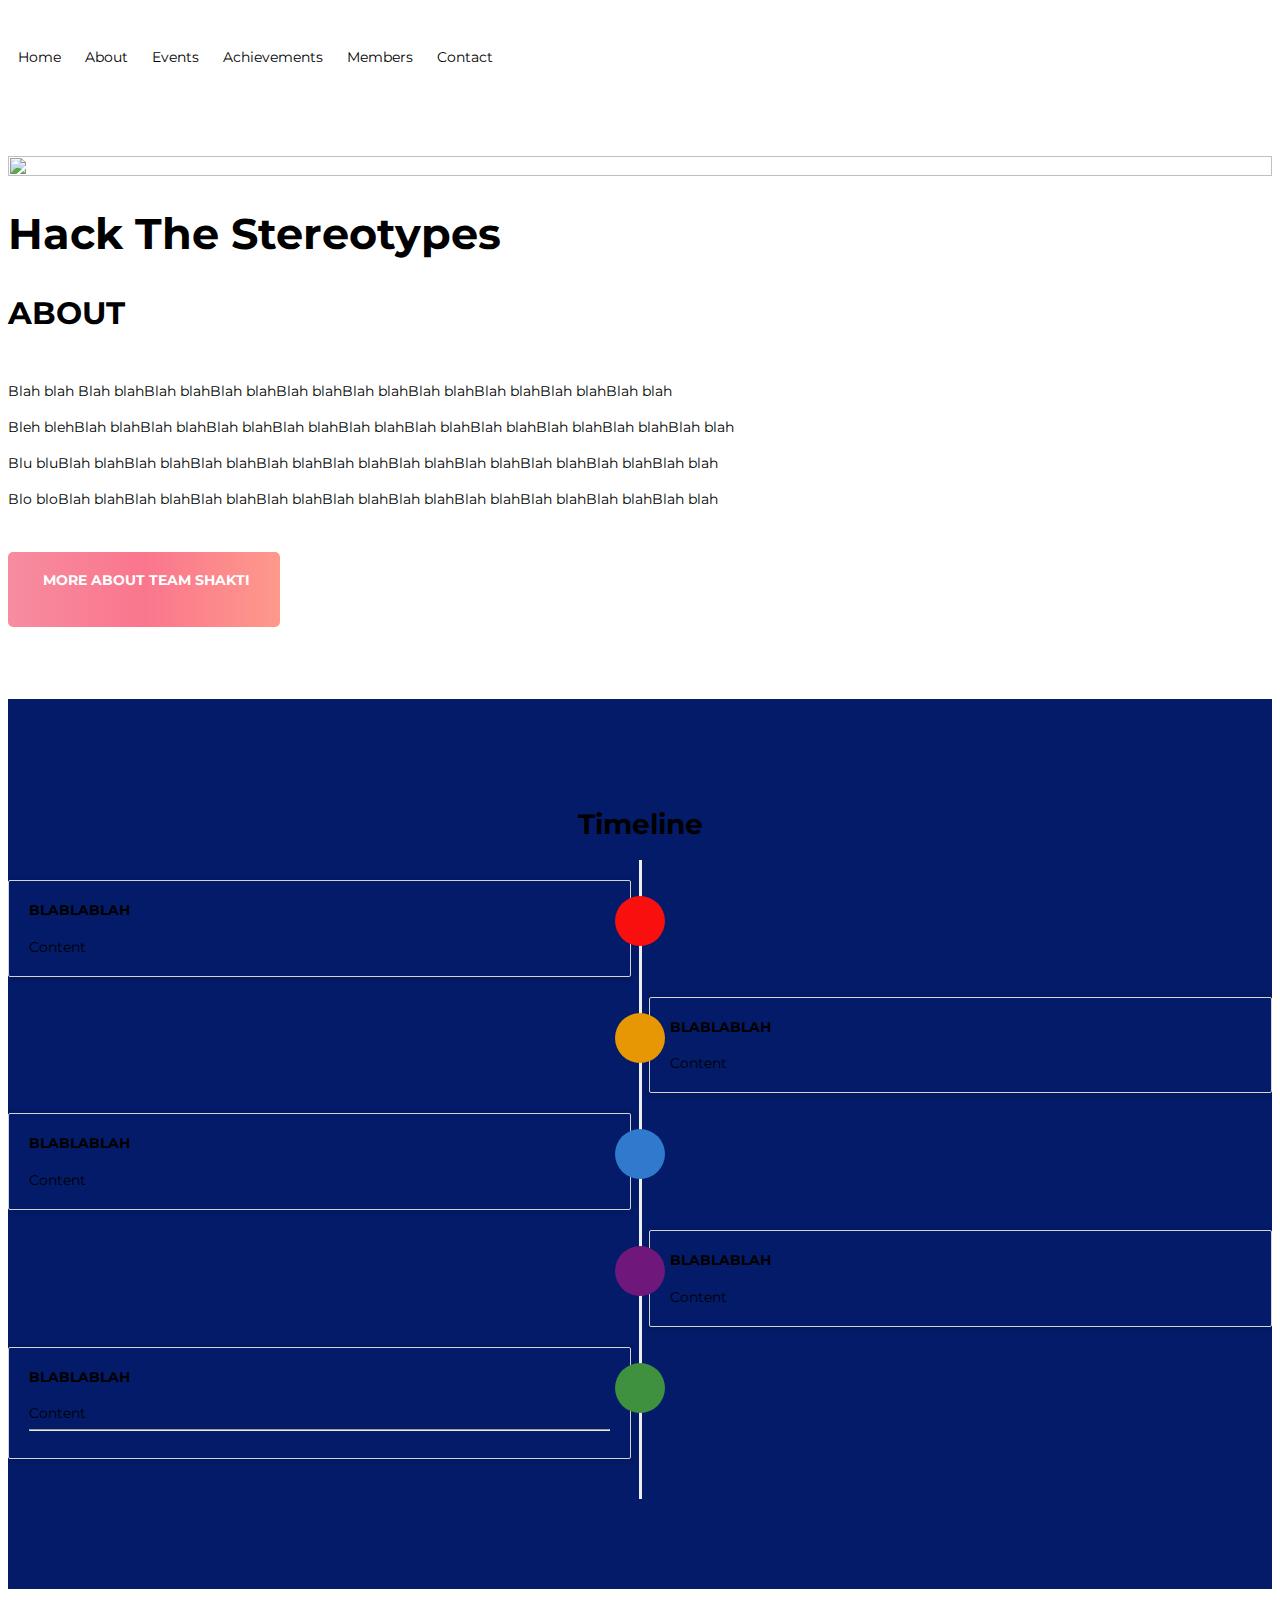
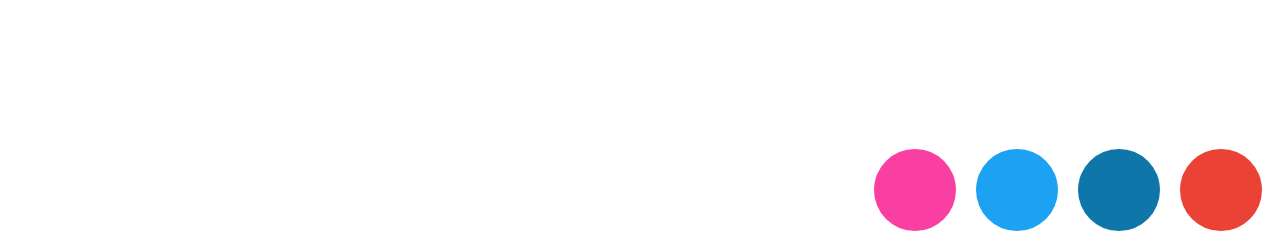
==== commit e01ce2ff: "Adding events with necessary changes in assets" ====
--- a/index.html
+++ b/index.html
@@ -1,7 +1,6 @@
 <!doctype html>
 <html lang="en">
   <head>
-    <link rel="shortcut icon" type="image/icon" href="assets/img/TEAMSHAKTI.ico"/>
     <title>Team Shakti</title>
     <!-- Required meta tags -->
     <meta charset="utf-8">
@@ -10,7 +9,7 @@
     <!-- carousel CSS -->
     <link rel="stylesheet" href="assets/css/owl.carousel.min.css">
     <!--header icon CSS -->
-    <!--<link rel="icon" href="assets/img/fabicon.png">-->
+    <link rel="icon" href="assets/img/fabicon.png">
     <!-- animations CSS -->
     <link rel="stylesheet" href="assets/css/animate.min.css">
     <!-- font-awsome CSS -->
@@ -38,7 +37,7 @@
                     <div class="mobile-menu"></div>
                 </div>
                 <div class="col-4 col-lg-2 ">
-
+                   
                 </div>
                 <div class="col-4 col-lg-8 d-none d-lg-block">
                     <div class="main-menu text-center">
@@ -51,22 +50,22 @@
                                         <li><a class="scroll" href="members.html">Members</a></li>
                                         <li><a class="scroll" href="#contact">Contact</a>
                                             <ul>
-
-                                                </ul>
+                                                    
+                                                </ul> 
                                         </li>
-
-
+                                        
+                                       
                                     </ul>
                         </nav>
                     </div>
                 </div>
-
-
+               
+                
             </div>
         </div>
     </div>
     <!--header area end-->
-
+    
    <!--welcome area start-->
     <div class="welcome-area wow fadeInUp" id="home">
         <div id="particles-js"></div>
@@ -74,68 +73,72 @@
             <div class="row">
                 <div class="col-12 col-md-6 align-self-center">
                     <div class="welcome-right">
-
+                       
                             <div class="welcome-img">
-                                    <img src="assets/img/0.png" alt="">
+                                    <img src="assets/img/h.jpeg" alt="">
                                 </div>
-
-
+                              
+                        
                     </div>
                 </div>
                 <div class="col-12 col-md-6">
                         <div class="welcome-text">
-
-
+                            
+                            
                                 <h1>Hack the Stereotypes</h1>
-
-
+                                
+                               
                                  <div class="about-area wow fadeInUp v2" id="about">
-
+       
             <div class="container">
-
-
+                
+              
                 <div class="row">
                     <div class="col-12 col-md-6">
-
-                    </div>
-
-
-
+                       
+                    </div>
+                    
+
+              
 
                         <div class="about-mid-text">
                             <h1>ABOUT</h1>
                             <div class="space-10"></div>
                             <ul><p>
-                                <li>Team Shakti is India's only all-girls CTF team.
+                                <li>Blah blah Blah blahBlah blahBlah blahBlah blahBlah blahBlah blahBlah blahBlah blahBlah blah
                                 </li>
                                 <br>
-                                <li>It was formed to motivate and encourage girls to join cybersecurity and also to help women explore the opportunities provided.
+                                <li>Bleh blehBlah blahBlah blahBlah blahBlah blahBlah blahBlah blahBlah blahBlah blahBlah blahBlah blah
                                 </li>
                                 <br>
-                                <li>The team was formed on Jan 2019 and so far they have conducted workshops, seminars, and also won scholarships and awards.
-                                </li>
+                                <li>Blu bluBlah blahBlah blahBlah blahBlah blahBlah blahBlah blahBlah blahBlah blahBlah blahBlah blah
+                                </li>   
                                  <br>
-                                <li> TeamShakti is a part of Team bi0s, India's #1 CTF Team.
+                                <li>Blo bloBlah blahBlah blahBlah blahBlah blahBlah blahBlah blahBlah blahBlah blahBlah blahBlah blah
                                 </li>
                             </p>
                             </ul>
                         </div>
                         <div class="space-30"></div>
                         <a href="about.html" class="gradient-btn v2 about-btn"> <i class="fa fa-send-o"></i> More About Team Shakti</a>
-
-          </div>
-          </div>
-          </div>
-          </div>
-          </div>
-          </div>
+                        
+                    </div>
+                    
+    
+                </div>
+            </div>
+    
+                </div>
+            </div>
+           
+        </div>
                            </div>
                            <br>
                            <br>
                            <br>
                            <br>
-
-
+                           
+                   
                 </div>
             </div>
         </div>
@@ -148,106 +151,96 @@
 
    <!--roadmap area start-->
    <div class="roadmap-area section-padding  " id="timeline">
-       <div class="container">
-           <div class="page-header">
-              <center><h1 id="timeline">Timeline</h1></center>
-           </div>
-           <ul class="timeline">
-             <li>
-               <div class="timeline-badge"><i class="glyphicon glyphicon-check"></i></div>
-               <div class="timeline-panel">
-                 <div class="timeline-heading">
-                   <h4 class="timeline-title">Our Pillars of Support</h4>
-
-                 </div>
-                 <div class="timeline-body">
-                   <p>Vipin Sir , Sreepriya Didi and Sreelakshmi Didi have been the most inspiring mentors and our lifeline in this journey of creating a team.</p>
-                 </div>
-               </div>
-             </li>
-             <li class="timeline-inverted">
-               <div class="timeline-badge warning"><i class="glyphicon glyphicon-credit-card"></i></div>
-               <div class="timeline-panel">
-                 <div class="timeline-heading">
-                   <h4 class="timeline-title">Our first Venture</h4>
-
-                 </div>
-                 <div class="timeline-body">
-                   <p>Winning Winja CTF at Nullcon'19 would be the first of milestones for the team</p>
-                 </div>
-               </div>
-             </li>
-             <li>
-               <div class="timeline-badge danger"><i class="glyphicon glyphicon-credit-card"></i></div>
-               <div class="timeline-panel">
-                 <div class="timeline-heading">
-                   <h4 class="timeline-title">Workshops</h4>
-
-                 </div>
-                 <div class="timeline-body">
-                   <p>Members of the team have organised Workshops at National as well as International Conferences such as:</p>
-                   <ul style="list-style-type:square;">
-                     <li> BlackHat</li>
-                     <li> HackLu</li>
-                     <li> B-Sides</li>
-                     <li> Owasp-SeaSidest</li>
-                     <li> BlackHoodie</li>
-                     <li> Women in CyberSec</li>
-                   </ul>
-                 </div>
-               </div>
-             </li>
-             <li class="timeline-inverted">
-               <div class="timeline-badge success"><i class="glyphicon glyphicon-thumbs-up"></i></div>
-               <div class="timeline-panel">
-                 <div class="timeline-heading">
-                   <h4 class="timeline-title">The CTFtime Stats</h4>
-
-                 </div>
-                 <div class="timeline-body">
-                   <p>Driven by passion and teamwork TeamShakti has been able to receive a CTFtime ranking of 10'th in the country[India]</p>
-                 </div>
-               </div>
-             </li>
-             <li>
-               <div class="timeline-badge info"><i class="glyphicon glyphicon-floppy-disk"></i></div>
-               <div class="timeline-panel">
-                 <div class="timeline-heading">
-                   <h4 class="timeline-title">Latest Updates</h4>
-
-                 </div>
-                 <div class="timeline-body">
-                   <p>We will be hosting ShaktiCon this year!</p>
-                   <li>Dates coming up soon!</li>
-                   <hr>
-
-                 </div>
-               </div>
-             </li>
-
-
-           </ul>
-         </div>
-   </div>
-
+    <div class="container">
+        <div class="page-header">
+           <center><h1 id="timeline">Timeline</h1></center>
+        </div>
+        <ul class="timeline">
+          <li>
+            <div class="timeline-badge"><i class="glyphicon glyphicon-check"></i></div>
+            <div class="timeline-panel">
+              <div class="timeline-heading">
+                <h4 class="timeline-title">BLABLABLAH</h4>
+                
+              </div>
+              <div class="timeline-body">
+                <p>Content</p>
+              </div>
+            </div>
+          </li>
+          <li class="timeline-inverted">
+            <div class="timeline-badge warning"><i class="glyphicon glyphicon-credit-card"></i></div>
+            <div class="timeline-panel">
+              <div class="timeline-heading">
+                <h4 class="timeline-title">BLABLABLAH</h4>
+                
+              </div>
+              <div class="timeline-body">
+                <p>Content</p>
+              </div>
+            </div>
+          </li>
+          <li>
+            <div class="timeline-badge danger"><i class="glyphicon glyphicon-credit-card"></i></div>
+            <div class="timeline-panel">
+              <div class="timeline-heading">
+                <h4 class="timeline-title">BLABLABLAH</h4>
+                
+              </div>
+              <div class="timeline-body">
+                <p>Content</p>
+              </div>
+            </div>
+          </li>
+          <li class="timeline-inverted">
+            <div class="timeline-badge success"><i class="glyphicon glyphicon-thumbs-up"></i></div>
+            <div class="timeline-panel">
+              <div class="timeline-heading">
+                <h4 class="timeline-title">BLABLABLAH</h4>
+                
+              </div>
+              <div class="timeline-body">
+                <p>Content</p>
+              </div>
+            </div>
+          </li>
+          <li>
+            <div class="timeline-badge info"><i class="glyphicon glyphicon-floppy-disk"></i></div>
+            <div class="timeline-panel">
+              <div class="timeline-heading">
+                <h4 class="timeline-title">BLABLABLAH</h4>
+               
+              </div>
+              <div class="timeline-body">
+                <p>Content</p>
+                <hr>
+               
+              </div>
+            </div>
+          </li>
+          
+         
+        </ul>
+      </div>
+</div>
 <!--roadmap area end-->
     <!--team-bg-->
     <div class="team-bg">
-
+   
 
         <!--apps area start-->
-
+        
         <!--apps area end-->
 
-
+ 
     </div>
     <!--team bg area end-->
 
-
+    
             <div class="space-90"></div>
             <div class="row">
                 <div class="col-12 text-center">
-
+                    
                     <div class="space-60"></div>
                 </div>
             </div>
@@ -256,19 +249,19 @@
                     <div class="single-community text-center">
                         <ul>
                             <li>
-                              <!--<a class="google-plus" href=""><i class="fa fa-instagram"></i></a> </li>-->
-                              <!--<li><a class="linkedin" href=""><i class="fa fa-linkedin"></i></a></li>-->
-
-                              <li><a class="twitter" href="https://twitter.com/teamshakti06"><i class="fa fa-twitter"></i></a></li>
-                              <!--<li><a class="flickr" href=""><i class="fa fa-facebook-square"></i></a></li>-->
+                            <a class="google-plus" href=""><i class="fa fa-instagram"></i></a> </li>
+                            <li><a class="linkedin" href=""><i class="fa fa-linkedin"></i></a></li>
+                          
+                            <li><a class="twitter" href=""><i class="fa fa-twitter"></i></a></li>
+                            <li><a class="flickr" href=""><i class="fa fa-facebook-square"></i></a></li>
                         </ul>
                     </div>
                 </div>
             </div>
         </div>
         <div class="space-90"></div>
-
-
+        
+        
     </div>
     <!--community area end-->
 
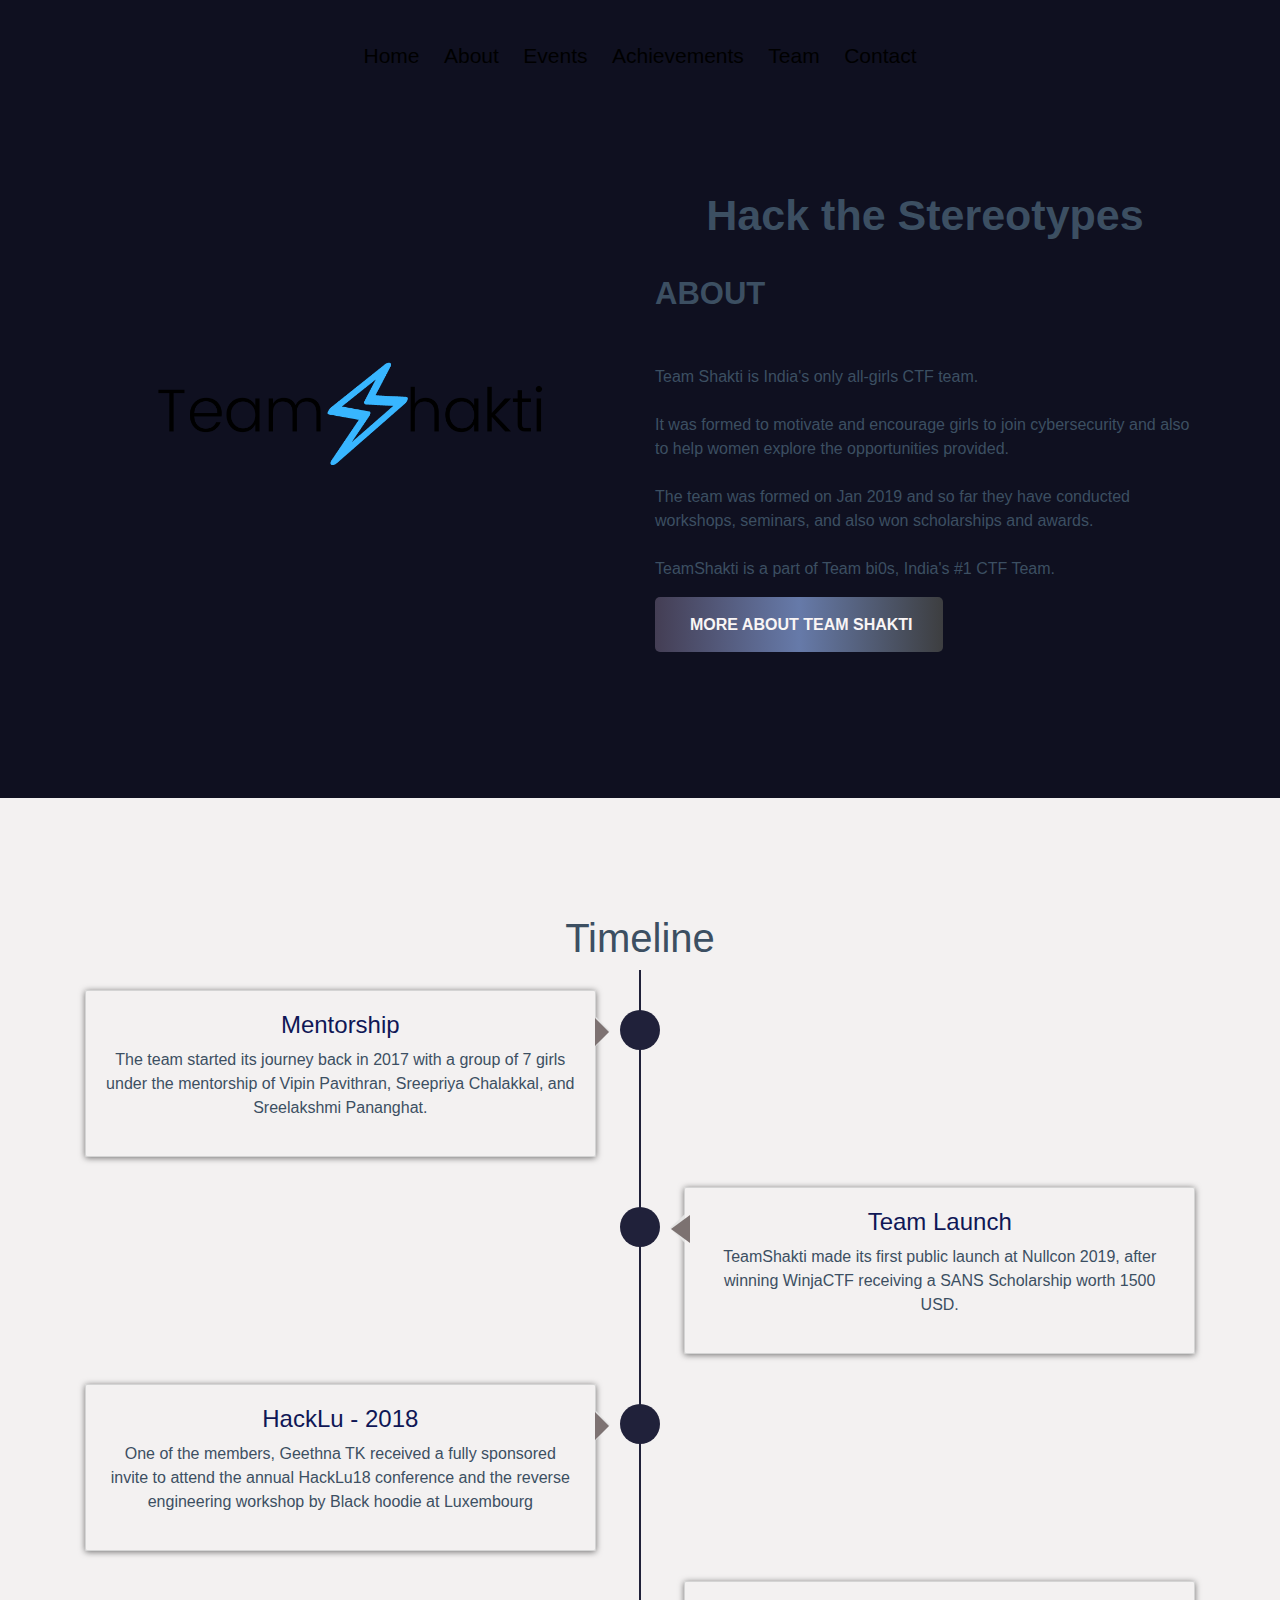
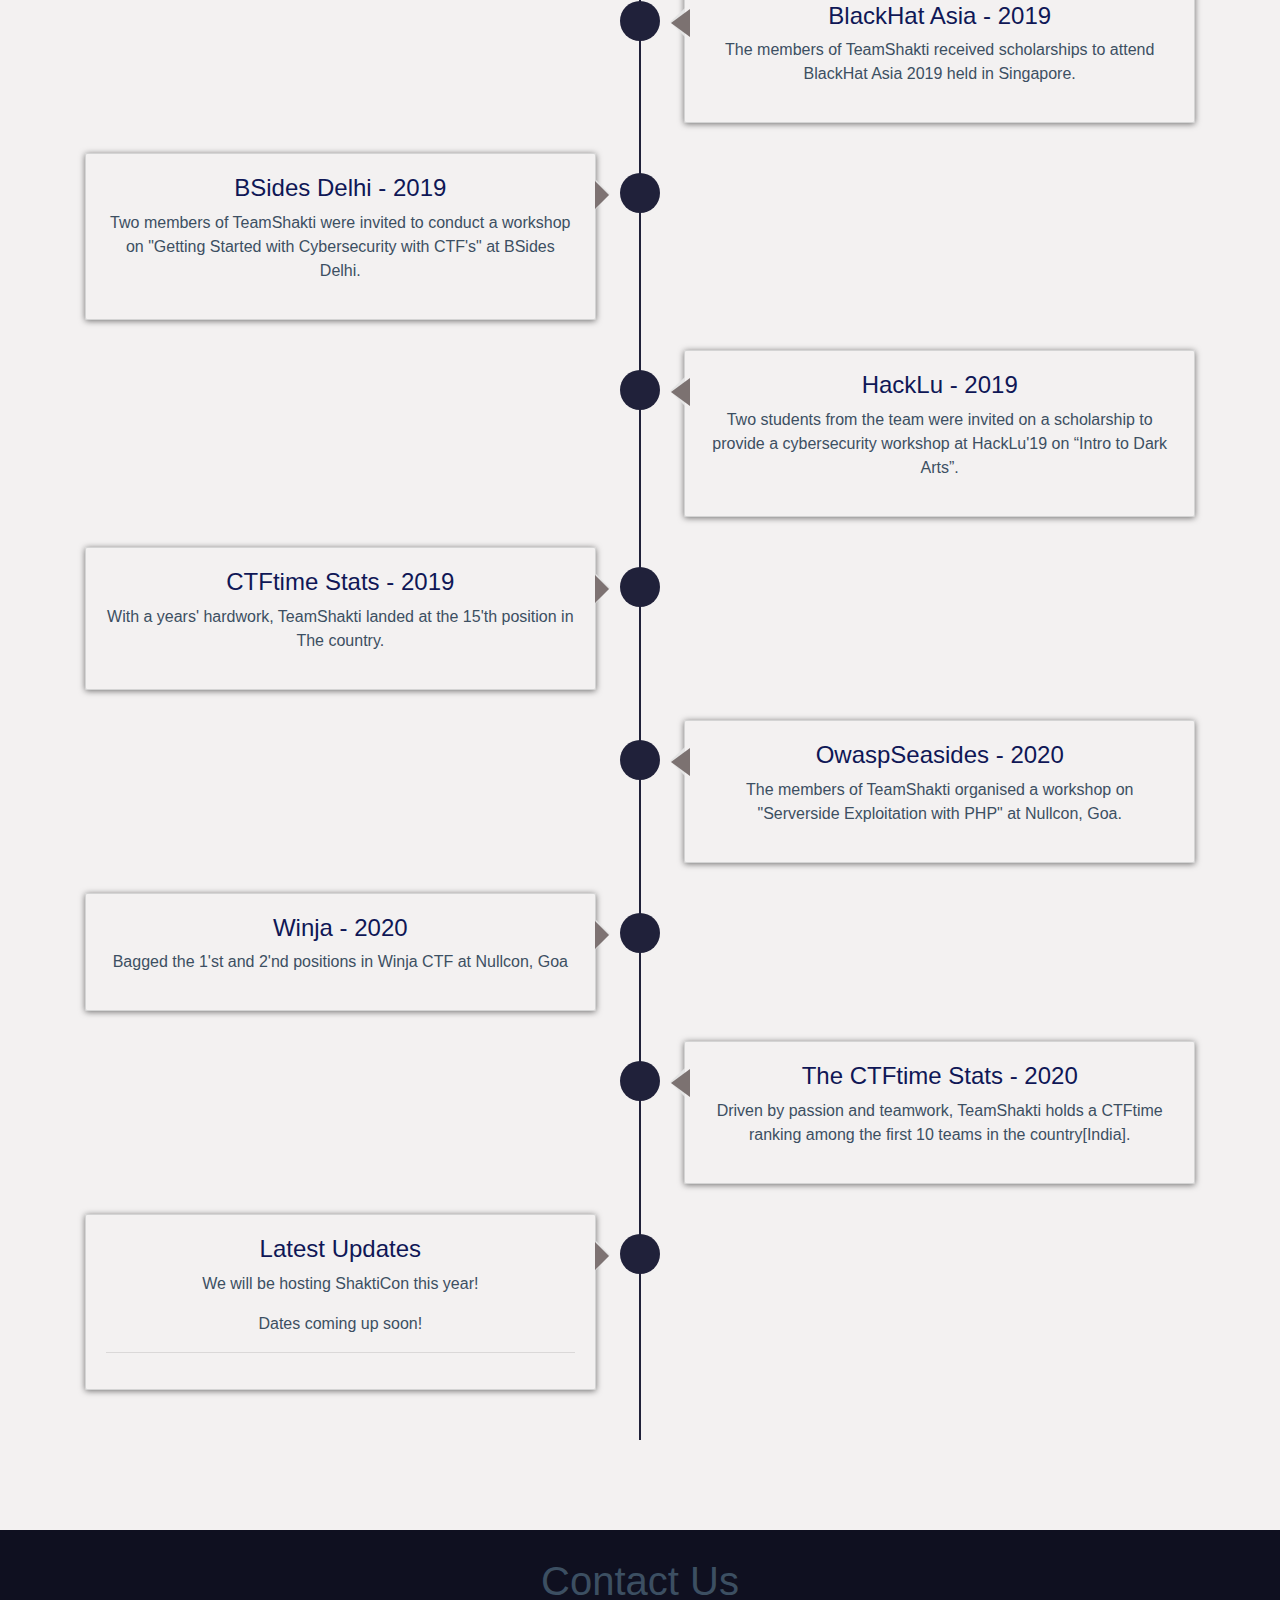
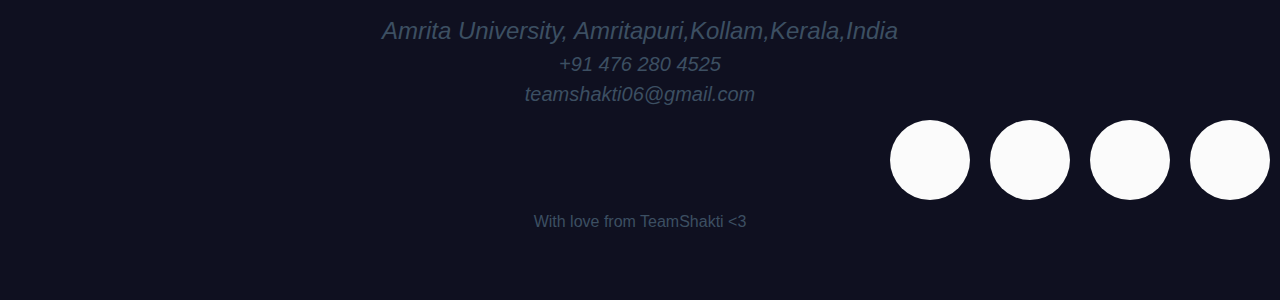
==== commit 37be8524: "updating events" ====
--- a/index.html
+++ b/index.html
@@ -1,15 +1,15 @@
 <!doctype html>
 <html lang="en">
   <head>
+    <link rel="shortcut icon" type="image/icon" href="assets/img/TEAMSHAKTI.ico"/>
     <title>Team Shakti</title>
     <!-- Required meta tags -->
     <meta charset="utf-8">
     <meta name="viewport" content="width=device-width, initial-scale=1, shrink-to-fit=no">
-
     <!-- carousel CSS -->
     <link rel="stylesheet" href="assets/css/owl.carousel.min.css">
     <!--header icon CSS -->
-    <link rel="icon" href="assets/img/fabicon.png">
+    <!--<link rel="icon" href="assets/img/fabicon.png">-->
     <!-- animations CSS -->
     <link rel="stylesheet" href="assets/css/animate.min.css">
     <!-- font-awsome CSS -->
@@ -37,7 +37,7 @@
                     <div class="mobile-menu"></div>
                 </div>
                 <div class="col-4 col-lg-2 ">
-                   
+
                 </div>
                 <div class="col-4 col-lg-8 d-none d-lg-block">
                     <div class="main-menu text-center">
@@ -47,25 +47,25 @@
                                         <li><a class="scroll" href="about.html">About</a></li>
                                         <li><a class="scroll" href="events.html">Events</a></li>
                                         <li><a class="scroll" href="achievements.html">Achievements</a></li>
-                                        <li><a class="scroll" href="members.html">Members</a></li>
+                                        <li><a class="scroll" href="members.html">Team</a></li>
                                         <li><a class="scroll" href="#contact">Contact</a>
                                             <ul>
-                                                    
-                                                </ul> 
+
+                                                </ul>
                                         </li>
-                                        
-                                       
+
+
                                     </ul>
                         </nav>
                     </div>
                 </div>
-               
-                
+
+
             </div>
         </div>
     </div>
     <!--header area end-->
-    
+
    <!--welcome area start-->
     <div class="welcome-area wow fadeInUp" id="home">
         <div id="particles-js"></div>
@@ -73,72 +73,68 @@
             <div class="row">
                 <div class="col-12 col-md-6 align-self-center">
                     <div class="welcome-right">
-                       
+
                             <div class="welcome-img">
-                                    <img src="assets/img/h.jpeg" alt="">
+                                    <img src="assets/img/0.png" alt="">
                                 </div>
-                              
-                        
+
+
                     </div>
                 </div>
                 <div class="col-12 col-md-6">
                         <div class="welcome-text">
-                            
-                            
-                                <h1>Hack the Stereotypes</h1>
-                                
-                               
+
+
+                                <center><h1>Hack the Stereotypes</h1></center>
+
+
                                  <div class="about-area wow fadeInUp v2" id="about">
-       
+
             <div class="container">
-                
-              
+
+
                 <div class="row">
                     <div class="col-12 col-md-6">
-                       
+
                     </div>
-                    
-
-              
+
+
+
 
                         <div class="about-mid-text">
                             <h1>ABOUT</h1>
                             <div class="space-10"></div>
                             <ul><p>
-                                <li>Blah blah Blah blahBlah blahBlah blahBlah blahBlah blahBlah blahBlah blahBlah blahBlah blah
+                                <li>Team Shakti is India's only all-girls CTF team.
                                 </li>
                                 <br>
-                                <li>Bleh blehBlah blahBlah blahBlah blahBlah blahBlah blahBlah blahBlah blahBlah blahBlah blahBlah blah
+                                <li>It was formed to motivate and encourage girls to join cybersecurity and also to help women explore the opportunities provided.
                                 </li>
                                 <br>
-                                <li>Blu bluBlah blahBlah blahBlah blahBlah blahBlah blahBlah blahBlah blahBlah blahBlah blahBlah blah
-                                </li>   
+                                <li>The team was formed on Jan 2019 and so far they have conducted workshops, seminars, and also won scholarships and awards.
+                                </li>
                                  <br>
-                                <li>Blo bloBlah blahBlah blahBlah blahBlah blahBlah blahBlah blahBlah blahBlah blahBlah blahBlah blah
+                                <li> TeamShakti is a part of Team bi0s, India's #1 CTF Team.
                                 </li>
                             </p>
                             </ul>
                         </div>
-                        <div class="space-30"></div>
-                        <a href="about.html" class="gradient-btn v2 about-btn"> <i class="fa fa-send-o"></i> More About Team Shakti</a>
-                        
-                    </div>
-                    
-    
-                </div>
-            </div>
-    
-                </div>
-            </div>
-           
-        </div>
+                        <div class="space-90"></div>
+			<center> <a href="about.html" class="gradient-btn v2 about-btn"> <i class="fa fa-send-o"></i> More About Team Shakti</a></center>
+
+          </div>
+          </div>
+          </div>
+          </div>
+          </div>
+          </div>
                            </div>
                            <br>
                            <br>
                            <br>
                            <br>
-                           
-                   
+
+
                 </div>
             </div>
         </div>
@@ -151,117 +147,210 @@
 
    <!--roadmap area start-->
    <div class="roadmap-area section-padding  " id="timeline">
-    <div class="container">
-        <div class="page-header">
-           <center><h1 id="timeline">Timeline</h1></center>
-        </div>
-        <ul class="timeline">
-          <li>
-            <div class="timeline-badge"><i class="glyphicon glyphicon-check"></i></div>
-            <div class="timeline-panel">
-              <div class="timeline-heading">
-                <h4 class="timeline-title">BLABLABLAH</h4>
-                
-              </div>
-              <div class="timeline-body">
-                <p>Content</p>
-              </div>
-            </div>
-          </li>
-          <li class="timeline-inverted">
-            <div class="timeline-badge warning"><i class="glyphicon glyphicon-credit-card"></i></div>
-            <div class="timeline-panel">
-              <div class="timeline-heading">
-                <h4 class="timeline-title">BLABLABLAH</h4>
-                
-              </div>
-              <div class="timeline-body">
-                <p>Content</p>
-              </div>
-            </div>
-          </li>
-          <li>
-            <div class="timeline-badge danger"><i class="glyphicon glyphicon-credit-card"></i></div>
-            <div class="timeline-panel">
-              <div class="timeline-heading">
-                <h4 class="timeline-title">BLABLABLAH</h4>
-                
-              </div>
-              <div class="timeline-body">
-                <p>Content</p>
-              </div>
-            </div>
-          </li>
-          <li class="timeline-inverted">
-            <div class="timeline-badge success"><i class="glyphicon glyphicon-thumbs-up"></i></div>
-            <div class="timeline-panel">
-              <div class="timeline-heading">
-                <h4 class="timeline-title">BLABLABLAH</h4>
-                
-              </div>
-              <div class="timeline-body">
-                <p>Content</p>
-              </div>
-            </div>
-          </li>
-          <li>
-            <div class="timeline-badge info"><i class="glyphicon glyphicon-floppy-disk"></i></div>
-            <div class="timeline-panel">
-              <div class="timeline-heading">
-                <h4 class="timeline-title">BLABLABLAH</h4>
-               
-              </div>
-              <div class="timeline-body">
-                <p>Content</p>
-                <hr>
-               
-              </div>
-            </div>
-          </li>
-          
-         
-        </ul>
-      </div>
-</div>
+       <div class="container">
+           <div class="page-header">
+              <center><h1 id="timeline">Timeline</h1></center>
+           </div>
+           <ul class="timeline">
+             <li>
+               <div class="timeline-badge"><i class="glyphicon glyphicon-check"></i></div>
+               <div class="timeline-panel">
+                 <div class="timeline-heading">
+                   <center><h4 class="timeline-title">Mentorship</h4></center>
+
+                 </div>
+                 <div class="timeline-body">
+                   <center><p>The team started its journey back in 2017 with a group
+						   of 7 girls under the mentorship of Vipin Pavithran, Sreepriya Chalakkal, and Sreelakshmi Pananghat.</p></center>
+                 </div>
+               </div>
+             </li>
+             <li class="timeline-inverted">
+               <div class="timeline-badge warning"><i class="glyphicon glyphicon-credit-card"></i></div>
+               <div class="timeline-panel">
+                 <div class="timeline-heading">
+                   <center><h4 class="timeline-title">Team Launch</h4></center>
+
+                 </div>
+                 <div class="timeline-body">
+                   <center><p>TeamShakti made its first public launch at Nullcon
+						   2019, after winning WinjaCTF receiving a SANS Scholarship
+						   worth 1500 USD.</p></center>
+                 </div>
+               </div>
+             </li>
+             <li>
+               <div class="timeline-badge danger"><i class="glyphicon glyphicon-credit-card"></i></div>
+               <div class="timeline-panel">
+                 <div class="timeline-heading">
+                   <center><h4 class="timeline-title">HackLu - 2018</h4></center>
+
+                 </div>
+                 <div class="timeline-body">
+                   <center><p>One of the members, Geethna TK received a fully sponsored invite to attend the annual HackLu18 conference and the reverse engineering workshop by Black hoodie at Luxembourg</p></center>
+                 </div>
+               </div>
+             </li>
+             <li class="timeline-inverted">
+               <div class="timeline-badge warning"><i class="glyphicon glyphicon-credit-card"></i></div>
+               <div class="timeline-panel">
+                 <div class="timeline-heading">
+                   <center><h4 class="timeline-title">BlackHat Asia - 2019</h4></center>
+
+                 </div>
+                 <div class="timeline-body">
+                   <center><p>The members of TeamShakti received scholarships to attend BlackHat Asia 2019 held in Singapore.</p></center>
+                 </div>
+               </div>
+             </li>
+           </li>
+           <li>
+             <div class="timeline-badge danger"><i class="glyphicon glyphicon-credit-card"></i></div>
+             <div class="timeline-panel">
+               <div class="timeline-heading">
+                 <center><h4 class="timeline-title">BSides Delhi - 2019</h4></center>
+
+               </div>
+               <div class="timeline-body">
+                 <center><p>Two members of TeamShakti were invited to conduct a workshop on "Getting Started with Cybersecurity with CTF's" at BSides Delhi.</p></center>
+               </div>
+             </div>
+           </li>
+           <li class="timeline-inverted">
+             <div class="timeline-badge warning"><i class="glyphicon glyphicon-credit-card"></i></div>
+             <div class="timeline-panel">
+               <div class="timeline-heading">
+                 <center><h4 class="timeline-title">HackLu - 2019</h4></center>
+
+               </div>
+               <div class="timeline-body">
+                 <center><p>Two students from the team were invited on a scholarship to provide a cybersecurity workshop at HackLu'19 on “Intro to Dark Arts”.</p></center>
+               </div>
+             </div>
+           </li>
+         </li>
+         <li>
+           <div class="timeline-badge warning"><i class="glyphicon glyphicon-credit-card"></i></div>
+           <div class="timeline-panel">
+             <div class="timeline-heading">
+               <center><h4 class="timeline-title">CTFtime Stats - 2019</h4></center>
+
+             </div>
+             <div class="timeline-body">
+               <center><p>With a years' hardwork, TeamShakti landed at the 15'th position in The country.</p></center>
+             </div>
+           </div>
+         </li>
+       </li>
+           <li class="timeline-inverted">
+             <div class="timeline-badge warning"><i class="glyphicon glyphicon-credit-card"></i></div>
+             <div class="timeline-panel">
+               <div class="timeline-heading">
+                 <center><h4 class="timeline-title">OwaspSeasides - 2020</h4></center>
+
+               </div>
+               <div class="timeline-body">
+                 <center><p>The members of TeamShakti organised a workshop on "Serverside Exploitation with PHP" at Nullcon, Goa.</p></center>
+               </div>
+             </div>
+           </li>
+         </li>
+         <li>
+           <div class="timeline-badge warning"><i class="glyphicon glyphicon-credit-card"></i></div>
+           <div class="timeline-panel">
+             <div class="timeline-heading">
+               <center><h4 class="timeline-title">Winja - 2020</h4></center>
+
+             </div>
+             <div class="timeline-body">
+               <center><p>Bagged the 1'st and 2'nd positions in Winja CTF at Nullcon, Goa</p></center>
+             </div>
+           </div>
+         </li>
+       </li>
+             <li class="timeline-inverted">
+               <div class="timeline-badge success"><i class="glyphicon glyphicon-thumbs-up"></i></div>
+               <div class="timeline-panel">
+                 <div class="timeline-heading">
+                   <center><h4 class="timeline-title">The CTFtime Stats - 2020</h4></center>
+
+                 </div>
+                 <div class="timeline-body">
+                   <center><p>Driven by passion and teamwork, TeamShakti holds a CTFtime ranking among the first 10 teams in the country[India].</p></center>
+                 </div>
+               </div>
+             </li>
+
+             <li>
+               <div class="timeline-badge info"><i class="glyphicon glyphicon-floppy-disk"></i></div>
+               <div class="timeline-panel">
+                 <div class="timeline-heading">
+                   <center><h4 class="timeline-title">Latest Updates</h4></center>
+
+                 </div>
+                 <div class="timeline-body">
+                  <center><p>We will be hosting ShaktiCon this year!</p></center>
+                  <center><p>Dates coming up soon!</p></center>
+
+                   <hr>
+
+                 </div>
+               </div>
+             </li>
+
+
+           </ul>
+         </div>
+   </div>
+
 <!--roadmap area end-->
     <!--team-bg-->
     <div class="team-bg">
-   
+
 
         <!--apps area start-->
-        
+
         <!--apps area end-->
 
- 
+
     </div>
     <!--team bg area end-->
 
-    
-            <div class="space-90"></div>
+<div class="page-header">
+              <center><h1 id="contact">Contact Us</h1></center>
+	      <center><i class="fa fa-map-marker" aria-hidden="true" style='font-size:24px'></span><span class="text">Amrita University, Amritapuri,Kollam,Kerala,India</i><center>
+              <center><i class='fa fa-phone' style='font-size:20px'></span><span class="text"> +91 476 280 4525</i><center>
+                <center><i class="fa fa-inbox" style='font-size:20px'></span><span class="text"> teamshakti06@gmail.com</i><center>
+              
+           </div>
             <div class="row">
                 <div class="col-12 text-center">
-                    
-                    <div class="space-60"></div>
+
                 </div>
             </div>
             <div class="row">
-                <div class="col-12">
+                <div class="col-12 text-center">
                     <div class="single-community text-center">
                         <ul>
                             <li>
-                            <a class="google-plus" href=""><i class="fa fa-instagram"></i></a> </li>
-                            <li><a class="linkedin" href=""><i class="fa fa-linkedin"></i></a></li>
-                          
-                            <li><a class="twitter" href=""><i class="fa fa-twitter"></i></a></li>
-                            <li><a class="flickr" href=""><i class="fa fa-facebook-square"></i></a></li>
+                              <li><a class="twitter" href="https://twitter.com/teamshakti06"><i class="fa fa-twitter"></i></a></li>
+                              <li><a class="twitter" href="https://ctftime.org/team/61083"><i class="fa fa-flag" ></i></a></li>
+			                        <li><a class="twitter" href="https://github.com/Team-Shakti"><i class="fa fa-github" aria-hidden="true"></i></a></li>
+			                        <li><a class="twitter"><i class="fa fa-google" aria-hidden="true"></i></a></li>
+                            
+
                         </ul>
-                    </div>
+                    </div>  
                 </div>
             </div>
         </div>
-        <div class="space-90"></div>
-        
-        
+        <div class="space-90">
+          <center><p>
+            With love from TeamShakti <3
+          </p></center>
+        </div>
+
+
     </div>
     <!--community area end-->
 
@@ -284,3 +373,4 @@
 
   </body>
 </html>
+<!doctype html>
--- a/style.css
+++ b/style.css
@@ -1,1932 +1,1928 @@
-/*
-name:Cryptian, Bitcoin and Cryptocurrency HTML5 Landing Page;
-author:uivision;
-version:1.0.0;
-
-css list:
-===========================
-1:base css
-===========================
-1:header css
-===========================
-2:welcome css
-===========================
-3:about css
-===========================
-4:ico area css
-===========================
-5:Documentation area css
-===========================
-6:roadmap area css
-===========================
-7:team area css
-===========================
-8:faq area css
-===========================
-9:team bg area css
-===========================
-10:distibution area css
-===========================
-10:apps area css
-===========================
-11:community area cs
-===========================
-12:footer area css
-===========================
-13:mobile menu css
-===========================
->homePage version 2 css
-----------------------------
-        --welcome area v2 css
-        -------------------
-        --faq v2 area css
-        ------------------
-        --community v2 area css
-        -----------------------
-
-==========================
-14:blog page css
-==========================
-15:single-blog page css
-==========================
-16:comman css
-
-*/
-
-/*===================
-     base css
-=====================*/
-
-@import url('https://fonts.googleapis.com/css?family=Montserrat:300,300i,400,400i,500,500i,600,600i,700,800');
-
-body{
-	background: rgb(255, 255, 255);
-	font-family: 'Montserrat', sans-serif;
-	font-size: 14px;
-	color: #000000;
-  overflow-x: hidden;
-
-}
-
-h1,
-h2,
-h3,
-h4,
-h5,
-h6
-{
-	color: #000;
-	font-family: 'Montserrat', sans-serif;
-	text-transform: capitalize;
-}
-
-ul{
-  margin: 0;
-  padding: 0;
-  list-style: none;
-}
-
-a, a:hover{
-  text-decoration: none;
-}
-
-input:focus, button:focus, textarea:focus {
-  outline: none
-}
-
-input, textarea{
-  color: #000;
-  text-transform: capitalize;
-}
-
-a.gradient-btn:hover:after,
-a.gradient-btn:after,
-.single-details a,
-.single-details a:hover,
-.about-area.v2::after,
-.slicknav_nav a:hover,
-.slicknav_nav .slicknav_row, .slicknav_nav a,
-.single-footer li a,
-.single-footer li a:hover,
-.single-community i,
-.single-community i:hover,
-.gradient-btn.apps-btn.apps-btn-2,
-.gradient-btn.apps-btn.apps-btn-2:hover,
-.faq-area .owl-nav div,
-.faq-area .owl-nav div:hover,
-.readmore-btn,
-.readmore-btn i,
-.readmore-btn:hover,
-.single-team-social li a:hover,
-.single-team-social li a:hover i,
- .single-team-social a i,
-.single-team-social li a,
-.roadmap-area .owl-nav div,
-.roadmap-area .owl-nav div:hover,
-.single-document:hover,
-.single-document:hover .single-document-text span,
-.document-flag img,
-.single-ico a:hover,
-.ico-heading h1 a,
-.ico-heading h1 a:hover,
-.main-menu li ul,
-.header-area,
-.main-menu li:hover ul,
-.main-menu li ul li a:hover,
-a.single-about:hover,
-.header-area.header-absolate.skrollable.skrollable-after,
-a.single-about,
-.main-menu li ul li a
- {
-  -webkit-transition: all .3s;
-  -o-transition: all .3s;
-  transition: all .3s;
-}
-
-/*===================
-     header css
-=====================*/
-
-.logo-area img {
-  width: 100%;
-  margin-top: 0px;
-  height: 50px;
-}
-
-.header-area {
-  padding-top: 30px;
-  z-index: 9999999;
-  position: relative;
-  width: 100%;
-}
-
-.header-area.header-absolate.skrollable.skrollable-after {
-  padding-top: 15px;
-  background: #000D47;
-  padding-bottom: 15px;
-}
-
-.main-menu li {
-  display: inline-block;
-  position: relative;
-  z-index: 2;
-}
-
-.main-menu li.active a{
-  color: #FB9A8C;
-}
-
-.main-menu li a {
-  display: block;
-  padding: 10px;
-  font-size: 14px;
-  color: #000;
-  text-transform: capitalize;
-}
-
-.main-menu li ul {
-  position: absolute;
-  left: 0;
-  top: 70px;
-  z-index: 999;
-  background: #001763;
-  border-radius: 5px;
-  visibility: hidden;;
-  opacity: 1;
-}
-
-.main-menu li ul li a {
-  width: 150px;
-  padding: 10px;
-  text-align: left;
-  display: block;
-  border-radius: 5px;
-}
-
-.main-menu li ul li a:hover {
-  background: #062489;
-  padding-left: 15px;
-}
-
-.main-menu li:hover ul {
-  opacity: 1;
-  visibility: visible;
-  top: 52px;
-  left: 0;
-}
-
-.main-menu li.active ul li a {
-  color: #fff;
-}
-
-/*===================
-     welcome css
-=====================*/
-
-#particles-js {
-  position: absolute;
-  left: 0;
-  top: 0;
-  width: 100%;
-  height: 100%;
-}
-.welcome-area{
-	position: relative;
-	z-index: 999999;
-  padding-top: 80px;
-}
-
-.welcome-text h4 {
-  font-size: 18px;
-  margin-top: 20px;
-  margin-bottom: 50px;
-  line-height: 26px;
-}
-
-.welcome-text h1 {
-  font-size: 43px;
-  font-weight: 700;
-  line-height: 50px;
-}
-
-.welcome-btn {
-  margin-right: 10px;
-}
-
-.welcome-area::before {
-  position: absolute;
-  width: 100%;
-  height: 161%;
-  content: "";
-  background: url(assets/img/Group1.png) no-repeat;
-  background: ;
-  top: -62%;
-  left: -29%;
-  z-index: -1;
-}
-
-.gradient-btn.v2 {
-  height: 55px;
-  line-height: 36px;
-  padding-left: 30px;
-  padding-right: 30px;
-}
-
-/*===================
-     about css
-=====================*/
-
-.about-area {
-  position: relative;
-  z-index: 2;
-}
-
-.about-area::after {
-  position: absolute;
-  content: "";
-  height: 140%;
-  width: 100%;
-  right: -38%;
-  bottom: -60%;
-  background: url(assets/img/about-bg.png) no-repeat;
-  -webkit-transform: rotate(14deg);
-  z-index: -1;
-}
-
-.single-about-area {
-  z-index: 2;
-  position: relative;
-}
-
-.single-logo-wrapper {
-  display: table;
-  height: 60px;
-  width: 100%;
-}
-
-.single-item {
-  display: table-cell;
-  height: 100%;
-  width: 100%;
-  vertical-align: middle;
-}
-
-.owl-carousel .owl-item .single-item img {
-  width: auto;
-  display: inline-block;
-}
-
-.about-mid-text h1 {
-  font-size: 31px;
-  text-transform: capitalize;
-  font-weight: 700;
-  margin: 20px 0;
-}
-
-.about-mid-img {
-  position: relative;
-  left: -18%;
-  margin-right: 30px;
-  width: 580px;
-}
-
-.gradient-btn.about-btn i{
-  padding-right: 5px;
-  font-size: 16px;
-}
-
-.single-about-img img {
-  width: 162px;
-  height: 110px;
-}
-
-.single-about-text h4 {
-  font-size: 22px;
-  text-transform: capitalize;
-  margin: 20px 0;
-}
-
-a.single-about {
-  color: #cbe5ff;
-  display: block;
-  padding: 50px 25px;
-  background: #1938a2;
-  text-align: center;
-  -webkit-transform: translateY(0px);
-  -ms-transform: translateY(0px);
-  transform: translateY(0px);
-}
-
-a.single-about:hover {
-  background: #122e91;
-  -webkit-transform: translateY(-5px);
-  -ms-transform: translateY(-5px);
-  transform: translateY(-5px);
-}
-
-/*===================
-ico area css
-======================*/
-
-.ico-area {
-  background: #031b69;
-}
-
-
-.ico-heading h1 {
-  font-size: 36px;
-  text-transform: capitalize;
-  font-weight: 700;
-}
-
-.ico-heading h1 a {
-  color: #f9748f;
-  text-transform: uppercase;
-}
-
-.ico-heading h1 a:hover {
-  color: #F6D266;
-}
-
-.ico-area h5 {
-  font-size: 18px;
-  margin-bottom: 10px;
-}
-
-.single-ico a {
-  color: #f9748f;
-  padding-right: 10px;
-  font-size: 18px;
-}
-.single-ico h1 {
-  font-size: 36px;
-  font-weight: 700;
-}
-
-.single-ico h5 {
-  font-size: 18px;
-}
-
-.single-ico a:hover {
-  color: #F6D266;
-}
-
-.progress {
-  height: 60px;
-  border-radius: 50px;
-  margin-top: 50px;
-  background: #004cff;
-  overflow: unset;
-}
-
-.progress-d-top {
-  position: absolute;
-  top: -33%;
-  left: 38%;
-  width: 0;
-  height: 0;
-  border-left: 10px solid transparent;
-  border-right: 10px solid transparent;
-  border-bottom: 20px solid #004cff;
-}
-.progress-bar.progress-bar-success {
-  background: -webkit-linear-gradient(left,#f6d365,#fda085);
-  position: relative;
-  z-index: 2;
-  border-radius: 50px 0px 0 50px;
-}
-
-.progress-details {
-  position: absolute;
-  right: -4%;
-  top: 135%;
-  height: 45px;
-  width: 70px;
-  background: #004cff;
-  line-height: 47px;
-  border-radius: 5px;
-  font-weight: 700;
-  animation: upDown 2s infinite;
-  text-align: center;
-}
-
-.ico-area {
-  position: relative;
-  z-index: 2;
-  overflow: hidden;
-}
-
-.ico-area:before {
-  position: absolute;
-  content: "";
-  background: url(assets/img/liveShape-bg.svg) no-repeat;
-  height: 100%;
-  width: 100%;
-  left: -30%;
-  bottom: -41%;
-}
-
-.ico-area:after {
-  position: absolute;
-  content: "";
-  height: 100%;
-  width: 100%;
-  right: -82%;
-  top: -40%;
-  background: url(assets/img/liveShape-bg.svg) no-repeat;
-  z-index: -1;
-}
-
-#days, #minutes, #hours, #seconds {
-  font-size: 36px;
-  font-weight: 700;
-  color: #fff;
-}
-
-.custom-progressBar{
-  position: relative;
-  z-index: 2;
-}
-
-.custom-progressBar::before {
-  position: absolute;
-  content: "\f107";
-  font-family: FontAwesome;
-  left: 5%;
-  bottom: -61%;
-  font-size: 30px;
-  width: 50px;
-  animation: upDown 2s infinite;
-  color: red;
-  font-weight: 700;
-}
-.custom-progressBar::after {
-  position: absolute;
-  content: "\f106";
-  font-family: FontAwesome;
-  right: 5%;
-  bottom: -61%;
-  color: red;
-  font-size: 30px;
-  font-weight: 700;
-  animation: upDown 2s infinite;
-
-}
-
-.single-cup {
-  margin-left: 6%;
-  margin-top: 6%;
-}
-
-.single-cup p {
-  font-size: 16px;
-  text-transform: capitalize;
-}
-
-.single-cup.right {
-  margin-left: 0;
-  margin-right: 6%;
-}
-
-/*===================
-Documentation area css
-======================*/
-
-.single-document-text span {
-  font-size: 18px;
-  font-weight: 700;
-  color: #fff;
-}
-
-.heading h1 {
-  font-size: 36px;
-  font-weight: 700;
-}
-
-.single-document:hover .document-flag img {
-  -webkit-transform: rotate(5deg);
-  -ms-transform: rotate(5deg);
-  transform: rotate(5deg);
-}
-
-.single-document:hover .single-document-text span {
-  color: #FB9A8C;
-}
-
-button.single-document-text {
-  background: none;
-  border: none;
-  cursor: pointer;
-}
-
-/*===================
-roadmap area css
-======================*/
-
-.roadmap-area{
-	background: #031b69;
-  overflow: hidden;
-}
-
-.single-roadmap-img img {
-  width: 120px;
-  height: 120px;
-}
-
-.roadmap-text h5 {
-  font-size: 18px;
-  font-weight: 700;
-}
-
-.single-roadmap.road-right .col-5, .single-roadmap.road-right .col-7 {
-  padding: 0;
-}
-
-.single-roadmap {
-  padding: 20px 15px;
-}
-
-.single-roadmap.road-left {
-  position: relative;
-  z-index: 2;
-  padding-left: 24%;
-}
-
-.single-roadmap.road-left::before {
-  position: absolute;
-  content: "";
-  height: 66.5%;
-  width: 1px;
-  background: #004cff;
-  bottom: 10.5%;
-  left: 1%;
-  z-index: -1;
-}
-
-.single-roadmap.road-left::after {
-  position: absolute;
-  content: "";
-  height: 1px;
-  width: 120%;
-  background: #004cff;
-  top: 23%;
-  right: -21%;
-  z-index: -1;
-}
-
-.single-roadmap.road-right {
-  position: relative;
-  z-index: 2;
-  padding-top: 29%;
-  padding-left: 0;
-  padding-right: 0;
-}
-
-.single-roadmap.road-right::before {
-  position: absolute;
-  content: "";
-  height: 74.5%;
-  width: 1px;
-  background: #004cff;
-  bottom: 0;
-  left: 12.5%;
-  z-index: -1;
-}
-
-.single-roadmap.road-right::after {
-  position: absolute;
-  content: "";
-  height: 1px;
-  width: 97.5%;
-  background: #004cff;
-  bottom: 0;
-  right: -10%;
-  z-index: -1;
-}
-
-.owl-carousel .owl-item .single-roadmap-img img {
-  width: auto;
-  display: inline-block;
-}
-
-.roadmap-area .owl-nav div {
-  position: absolute;
-  right: 0;
-  font-size: 20px;
-  color: #fff;
-}
-
-.roadmap-area .owl-nav .owl-prev {
-  left: auto;
-  right: 5%;
-}
-
-.roadmap-area .owl-nav div:hover{
-  color: #fa758e;
-}
-
-.roadmap-area .owl-carousel .owl-stage-outer {
-  overflow: visible;
-}
-
-/*===================
-team area css
-======================*/
-
-.single-team-img img {
-  border-radius: 35px;
-}
-
-.single-team-content h3 {
-  font-size: 22px;
-  font-weight: 700;
-}
-
-.single-team-social li {
-  display: inline-block;
-}
-
-.single-team-social li a {
-  color: #fff;
-  font-size: 24px;
-  width: 50px;
-  height: 50px;
-  display: block;
-  line-height: 50px;
-  background: red;
-  margin: 0 5px;
-  border-radius: 10px;
-  border: 1px solid transparent;
-}
-
-.single-team-social li a:hover i {
-  padding-left: 10px;
-}
-
-.single-team-social li a:hover {
-  border-color: #fff;
-  background: none !important;
-}
-
-.single-team-social li a.ico-1 {
-  background: #0077b5;
-}
-
-.single-team-social li a.ico-2 {
-  background: #E84C88;
-}
-
-.single-team-social li a.ico-3 {
-  background: #55acee;
-}
-
-/*===================
-faq area css
-======================*/
-
-.faq-list .nav {
-  display: -ms-flexbox;
-  display: flex;
-  -ms-flex-wrap: wrap;
-  flex-wrap: wrap;
-  padding-left: 0;
-  margin-bottom: 0;
-  list-style: none;
-  display: inline-block;
-}
-
-.faq-list li {
-  display: inline-block;
-}
-
-.faq-list ul li a.active {
-  color: #fa758e;
-}
-
-.faq-list ul li a {
-  display: block;
-  margin: 0 10px;
-  font-size: 16px;
-  text-transform: capitalize;
-  color: #fff;
-}
-
-.single-faq {
-  padding: 35px 20px;
-  background: #143dc7;
-}
-
-.readmore-btn {
-  display: inline-block;
-  color: #fa758e;
-  text-transform: capitalize;
-  font-size: 16px;
-}
-
-.readmore-btn i {
-  font-size: 19px;
-  margin-right: 5px;
-}
-.readmore-btn:hover {
-  color: #fff;
-}
-
-.readmore-btn:hover i{
-  margin-right: 10px;
-}
-
-.faq-area .owl-nav div {
-  position: absolute;
-  left: auto;
-  right: 2%;
-  bottom: -16%;
-  font-size: 20px;
-}
-
-.faq-area .owl-nav .owl-prev {
-  right: 5%;
-}
-
-.faq-area .owl-nav div:hover{
-  color: #fa758e;
-}
-
-.single-faq h4 {
-  font-size: 22px;
-  font-weight: 600;
-}
-
-/*===================
-team bg area css
-======================*/
-
-.team-bg {
-  position: relative;
-  z-index: 2;
-}
-
-.team-bg::after {
-  position: absolute;
-  content: "";
-  height: 100%;
-  width: 100%;
-  left: 0;
-  top: 0;
-  background: url(assets/img/bg.png);
-      background-attachment: scroll;
-  z-index: -1;
-  background-attachment: fixed;
-}
-
-/*===================
-distibution area css
-======================*/
-
-.distibution-svg img {
-  width: 700px;
-}
-
-.distibution-svg.distibution-svg-1 img {
-  width: 400px;
-}
-
-.distibution-bg {
-  position: relative;
-  z-index: 2;
-  overflow: hidden;
-}
-
-.distibution-bg:before {
-  position: absolute;
-  content: "";
-  height: 100%;
-  width: 100%;
-  top: 0;
-  background: url(assets/img/initial-bg.png) no-repeat;
-  right: 0;
-  left: 0;
-  margin: 0 auto;
-  z-index: -1;
-}
-
-.distibution-bg:after {
-  content: "";
-  height: 100%;
-  width: 100%;
-  position: absolute;
-  bottom: -33%;
-  right: -32%;
-  background: url(assets/img/documentaion-bg.png) no-repeat;
-  z-index: -1;
-}
-
-.distibution-d li {
-  font-size: 18px;
-  color: #fff;
-}
-
-.distibution-d li span {
-  font-size: 36px;
-  font-weight: 700;
-}
-
-
-.distibution-list-1 {
-  padding-top: 10%;
-}
-
-.distibution-list-2 {
-  padding-top: 13%;
-}
-
-.distibution-list-3 {
-  padding-top: 4%;
-}
-
-.distibution-list-4 {
-  padding-top: 13%;
-}
-
-.distibution-svg.distibution-svg-2 {
-  position: relative;
-  z-index: 2;
-}
-
-.distibution-d.distibution-d-2 {
-  position: absolute;
-  left: 93%;
-  width: 575px;
-  z-index: 999999999;
-}
-
-.distibution-list-5 {
-  padding-top: 3%;
-  padding-right: 2%;
-}
-
-.distibution-list-6 {
-  padding-top: 27%;
-  padding-right: 16%;
-}
-
-.distibution-list-7 {
-  padding-top: 25%;
-  padding-right: 40%;
-}
-
-.distibution-list-8 {
-  padding-top: 26%;
-  padding-right: 58%;
-}
-
-/*===================
-apps area css
-======================*/
-
-.gradient-btn.apps-btn {
-  padding: 25px;
-}
-
-.gradient-btn.apps-btn i{
-  font-size: 20px;
-  padding-right: 10px;
-}
-
-.gradient-btn.apps-btn {
-  padding: 20px 30px;
-  text-transform: capitalize;
-}
-
-.gradient-btn.apps-btn.apps-btn-2{
-  margin-left: 10px;
-  background: transparent;
-  border: 2px solid #1452e2;
-}
-
-.apps-area p{
-  font-size: 16px;
-  color: #fff;
-}
-
-.apps-img img {
-  width: 400px;
-}
-
-/*===================
-community area css
-======================*/
-
-.community-area {
-  position: relative;
-  z-index: 2;
-  background: #031b69;
-  overflow:hidden;
-}
-
-.community-area:before {
-  position: absolute;
-  content: "";
-  height: 100%;
-  width: 100%;
-  bottom: -40%;
-  left: -24%;
-  background: url(assets/img/liveShape-bg.svg) no-repeat;
-  z-index: -1;
-}
-
-.community-area:after {
-  content: "";
-  position: absolute;
-  width: 100%;
-  height: 100%;
-  top: -31%;
-  right: -84%;
-  z-index: -1;
-  background: url(assets/img/liveShape-bg.svg) no-repeat;
-}
-
-.single-community i {
-  display: block;
-  width: 80px;
-  height: 80px;
-  color: #fff;
-  font-size: 24px;
-  background: red;
-  text-align: center;
-  line-height: 80px;
-  margin: 10px;
-  float: right;
-  border-radius: 50%;
-  border: 1px solid transparent;
-}
-
-.single-community i:hover{
-  background: transparent !important;
-  border-color: #fff;
-  font-size: 20px;
-}
-
-.single-community.mid-social i {
-  float: left;
-  height: 100px;
-  width: 100px;
-  line-height: 100px;
-  font-size: 30px;
-}
-
-.single-community.mid-social i:hover {
-  font-size: 25px;
-}
-
-.single-community.big-social i:hover{
-  font-size: 30px;
-}
-
-.single-community.big-social i {
-  float: left;
-  height: 120px;
-  width: 120px;
-  line-height: 120px;
-  font-size: 40px;
-}
-
-.single-community a.google-plus i {
-  background: #EA4335;
-}
-
-.single-community a.linkedin i {
-  background: #0e76a8;
-}
-
-.single-community a.dribbble i {
-  background: #E84C88;
-}
-
-.single-community a.github i {
-  background: #171515;
-}
-
-.single-community a.behance i {
-  background: #B4B4B4;
-}
-
-.single-community a.youtube i {
-  background: #ff0000;
-}
-
-.single-community a.twitter i {
-  background: #1da1f2;
-}
-
-.single-community a.flickr i {
-  background: #F93FA2;
-}
-
-/*===================
-footer area css
-======================*/
-
-.single-footer .logo-area img {
-  width: 90px;
-}
-
-.single-footer li a {
-  color: #fff;
-  display: inline-block;
-  margin-bottom: 10px;
-}
-
-.single-footer input {
-  background: none;
-  border: none;
-  width: 78%;
-  padding: 10px;
-}
-
-.single-footer .footer-form{
-  background: #031b69;
-  border-radius: 5px;
-}
-
-
-.footer-form a {
-  float: right;
-  width: 20%;
-}
-.single-footer li a:hover {
-  padding-left: 5px;
-  color: #FB9A8C;
-}
-
-/*===================
-mobile menu css
-======================*/
-
-
-.slicknav_btn.slicknav_collapsed {
-  margin: 0;
-  padding: 0;
-  background: none;
-  width: 100%;
-}
-
-.slicknav_icon {
-  margin: 0;
-}
-
-.slicknav_menu {
-  background: none;
-}
-
-.slicknav_btn.slicknav_open {
-  background: none;
-  margin: 0;
-  padding: 0;
-  width: 100%;
-}
-
-.slicknav_nav {
-  background: #000D47;
-  width: 200px;
-  position: absolute;
-  left: auto;
-  right: auto;
-  top: 50px;
-  -webkit-border-radius: 6px;
-  -moz-border-radius: 6px;
-  border-radius: 6px;
-}
-
-.slicknav_menu .slicknav_menutxt {
-  display: none;
-}
-
-.slicknav_nav .slicknav_row, .slicknav_nav a {
-  padding: 10px 20px;
-  margin: 0;
-}
-
-.slicknav_nav a:hover {
-  -webkit-border-radius: 6px;
-  -moz-border-radius: 6px;
-  border-radius: 6px;
-  background: #004AFF;
-  color: #fff;
-  padding-left: 25px;
-}
-
-.slicknav_nav .slicknav_row:hover {
-  background: #004AFF;
-}
-.slicknav_nav .slicknav_item a, .slicknav_nav .slicknav_parent-link a {
-  text-transform: capitalize;
-}
-
-/*==========================================================================
-homePage version 2 css
-===========================================================================*/
-
-/*===================
-welcome area v2 css
-======================*/
-
-.welcome-area.v2 {
-  padding: 90px 0;
-      padding-top: 90px;
-  padding-top: 160px;
-}
-
-.v2.welcome-progress {
-  background: #001763;
-  padding: 50px 30px;
-  border-radius: 10px;
-  box-shadow: 0 0 45px #0324af;
-}
-
-.progress.v2 {
-  margin: 10px 0;
-  height: 30px;
-  background: #062489;
-}
-
-.v2.welcome-progress a.gradient-btn {
-  width: 100%;
-  padding: 15px 0px;
-}
-
-.progress.v2 .progress-bar {
-  border-radius: 50px;
-  background: -webkit-linear-gradient(top,#00bbf9,#005eea);
-  position: relative;
-  z-index: 2;
-}
-
-.progress.v2 .progress-bar:after {
-  position: absolute;
-  content: "";
-  height: 50px;
-  width: 50px;
-  background: -webkit-linear-gradient(top,#00bbf9,#005eea);
-  right: 0;
-  border-radius: 50px;
-}
-
-.v2.welcome-progress h4 {
-  font-size: 18px;
-  font-weight: 700;
-  margin-bottom: 15px;
-}
-.single-prgress-w p {
-  font-size: 18px;
-  font-weight: 700;
-  color: #fff;
-  text-transform: none;
-}
-
-.single-prgress-b p {
-  font-weight: 700;
-  margin-top: 10px;
-
-}
-
-.v2.welcome-progress .progress-time h5 {
-  font-size: 14px;
-  text-align: center;
-}
-
-.v2.welcome-progress #days, .v2.welcome-progress #minutes, .v2.welcome-progress #hours, .v2.welcome-progress #seconds {
-  font-size: 30px;
-  margin: 13px 0;
-  display: block;
-  height: 70px;
-  width: 70px;
-  border-radius: 50px;
-  line-height: 70px;
-  text-align: center;
-}
-
-.v2.welcome-progress #days{
-  background: -webkit-linear-gradient(#00c0fa, #005dea);
-  background: -o-linear-gradient(#00c0fa, #005dea);
-  background: linear-gradient(#00c0fa, #005dea);
-}
-
-.v2.welcome-progress #minutes{
-  background: -webkit-linear-gradient(#3ce6bc, #72afd3);
-  background: -o-linear-gradient(#3ce6bc, #72afd3);
-  background: linear-gradient(#3ce6bc, #72afd3);
-}
-
-.v2.welcome-progress #hours{
-  background: -webkit-linear-gradient(#d8c3fc, #91c5fc);
-  background: -o-linear-gradient(#d8c3fc, #91c5fc);
-  background: linear-gradient(#d8c3fc, #91c5fc);
-}
-
-.v2.welcome-progress #seconds{
-  background: -webkit-linear-gradient(#43b2f5, #19d7e4);
-  background: -o-linear-gradient(#43b2f5, #19d7e4);
-  background: linear-gradient(#43b2f5, #19d7e4);
-}
-
-/*===================
-token area v2 css
-======================*/
-
-.about-area.v2::after {
-  right: -28%;
-  bottom: 22%;
-  -webkit-transform: rotate(0deg);
-  -ms-transform: rotate(0deg);
-  transform: rotate(0deg);
-}
-
-/*===================
-distibution area v2 css
-======================*/
-
-.distibution-bg.v2::after {
-  bottom: 0%;
-  right: -29%;
-}
-
-
-/*===================
-faq v2 area css
-======================*/
-
-.faq-area.v2 .card-header:first-child {
-  border-radius: none !important;
-  border-radius: none;
-  background: #031b6f;
-  padding: 5px;
-    padding-left: 5px;
-  padding-left: 30px;
-}
-
-.faq-area.v2 .card {
-  border: none;
-  background: #143dc7;
-  margin-bottom: 20px;
-}
-
-.faq-area.v2 .btn.btn-link {
-  color: #fff;
-  font-weight: 400;
-  font-size: 18px;
-  text-decoration: none;
-  display: block;
-  width: 100%;
-  text-align: left;
-  cursor: pointer;
-}
-
-.btn.btn-link{
-  position: relative;
-  z-index: 2;
-}
-
-.btn.btn-link::after {
-  position: absolute;
-  left: -3%;
-  content: "+";
-  height: 100%;
-  width: 30px;
-  text-align: center;
-  top: 0;
-  line-height: 35px;
-  animation: upDown 2s infinite;
-  font-size: 20px;
-}
-
-[aria-expanded="true"].btn.btn-link::after {
-  content: "-";
-}
-
-/*===================
-community v2 area css
-======================*/
-
-.community-area.v2 .single-community li{
-  display: inline-block;
-}
-
-.contact-form input, .contact-form textarea {
-  width: 100%;
-  background: none;
-  border: 1px solid #163fcb;
-  padding: 15px;
-  text-transform: capitalize;
-  border-radius: 5px;
-}
-
-.single-details small {
-  font-size: 12px;
-  text-transform: unoppercase;
-  color: #fff;
-}
-
-.single-details a{
-  font-size: 24px;
-  text-transform: none;
-  color: #fff;
-}
-
-.single-details a:hover {
-  color: #FE978B;
-  padding-left: 10px;
-}
-
-.community-area.v2::after {
-  top: -14%;
-  right: -73%;
-}
-
-.community-area.v2::before {
-  bottom: -63%;
-  left: -17%;
-}
-
-.single-footer .footer-form.v2{
-  background: #062489;
-}
-/*==========================
-blog page css
-==========================*/
-.welcome-header{
-  padding: 150px 0;
-  font-size: 18px;
-  text-transform: capitalize;
-
-}
-.welcome-header a{
-  -webkit-transition: all .3s;
-  -o-transition: all 3s;
-  transition: all .3s;
-}
-.welcome-header a:hover{
-  color: #fff;
-  -webkit-transition: all .3s;
-  -o-transition: all 3s;
-  transition: all .3s;
-}
-.welcome-header i {
-  padding: 0 10px;
-}
-.welcome-area.bv{
-  background: url(assets/img/about-shap.jpg) no-repeat;
-  background-size: cover;
-  background-position: center;
-  position: relative;
-  z-index: 2;
-}
-.welcome-area.bv:after{
-  position: absolute;
-  height: 100%;
-  width: 100%;
-  content: "";
-  background: #000;
-  opacity: .8;
-  left: 0;
-  top: 0;
-  z-index: -1;
-}
-.single-blog-image {
-  background: ;
-  background-position: center !important;
-  background-size: cover !important;
-  height: 300px;
-  border-radius: 10px 10px 0 0;
-
-}
-.blog-bg-1 {
-  background: url(assets/img/blog-blog-1.jpg);
-}
-.blog-bg-2 {
-  background: url(assets/img/blog-blog-2.jpg);
-}
-.blog-bg-3 {
-  background: url(assets/img/blog-blog-3.jpg);
-}
-.blog-bg-4 {
-  background: url(assets/img/blog-blog-4.jpg);
-}
-.blog-bg-5 {
-  background: url(assets/img/blog-blog-5.jpg);
-}
-.blog-bg-6 {
-  background: url(assets/img/blog-blog-6.jpg);
-}
-.blog-bg-7 {
-  background: url(assets/img/blog-blog-7.jpg);
-}
-.blog-bg-8 {
-  background: url(assets/img/blog-blog-8.jpg);
-}
-.blog-bg-9 {
-  background: url(assets/img/blog-blog-4.jpg);
-}
-
-.single-blog-text a {
-  color: #fff;
-  font-size: 17px;
-  -webkit-transition: all .3s;
-  -o-transition: all 3s;
-  transition: all .3s;
-}
-.single-blog-text a:hover {
-  color: #F78A89;
-  -webkit-transition: all .3s;
-  -o-transition: all 3s;
-  transition: all .3s;
-}
-.single-blog-text {
-  padding: 20px;
-  margin-bottom: 30px;
-  box-shadow: 0 0 2px #f2f2f2;
-  border-radius: 0 0 10px 10px;
-}
-.single-blog{
-  border-radius: 10px;
-}
-
-/*==========================
-single-blog page css
-==========================*/
-
-a.single-blog-top:hover {
-  color: #f38417;
-}
-.single-blog-h1 {
-  font-size: 36px;
-
-}
-.single-blog-h4{
-  font-size: 24px;
-}
-
-.single-blog-h1, .single-blog-h4{
-  color: #fff;
-  font-weight: 700;
-}
-.quite-area {
-  background: #1938a2;
-  padding: 30px 0;
-}
-.quite-text {
-  width: 50%;
-  margin: 0 auto;
-  text-align: center;
-}
-.quite-text i {
-  font-size: 30px;
-  color: #fff;
-}
-
-.single-blog-social li {
-  display: inline-block;
-}
-.single-blog-social li a {
-  display: block;
-  color: #676767;
-  background: #f8f8f8;
-  font-size: ;
-  text-transform: capitalize;
-  height: 40px;
-  width: 91px;
-  text-align: center;
-  line-height: 40px;
-  margin-right: 8px;
-  border-radius: 10px;
-  border: 1px solid transparent;
-  -webkit-transition: all .3s;
-  -o-transition: all 3s;
-  transition: all .3s;
-}
-.single-blog-social li a:hover{
-  border-color: #f8f8f8;
-  background: transparent;
-  -webkit-transition: all .3s;
-  -o-transition: all 3s;
-  transition: all .3s;
-}
-.single-blog-social a.blog-234 {
-  background: #22233b;
-  color: #fff;
-}
-.single-blog-social a.blog-234:hover {
-  background: #fff;
-  color: #22233b;
-}
-.single-blog-social a.facebook-b {
-  background: #3B5998;
-  color: #fff;
-}
-.single-blog-social a.facebook-b:hover {
-  background: transparent;
-  color: #3B5998;
-}
-.single-blog-social a.camera-b {
-  background: #c32aa3;
-  color: #fff;
-}
-.single-blog-social a.camera-b:hover {
-  background: transparent;
-  color: #c32aa3;
-}
-.single-blog-social a.twitter-b {
-  background: #1da1f2;
-  color: #fff;
-}
-.single-blog-social a.twitter-b:hover {
-  background: transparent;
-  color: #1da1f2;
-}
-
-.comment-img {
-  width: 25%;
-  text-align: center;
-  float: left;
-}
-
-.comment-img img{
-  height: 100px;
-  width: 100px;
-  border-radius: 50%;
-}
-.comment-text-form {
-  width: 75%;
-  float: left;
-}
-.comment-text-form input {
-  width: 70%;
-  border: none;
-  padding: 10px 20px;
-  border-radius: 5px;
-  background: #062489;
-  color: #fff;
-  border: 1px solid #163fcb;
-}
-
-.comment-text-form a.custom-btn {
-  width: 25%;
-  text-align: center;
-  float: right;
-}
-.single-comment {
-  height: 250px;
-  padding: 20px;
-  box-shadow: 0 0 2px #f2f2f2;
-}
-.single-blog-area a.gradient-btn {
-  margin-left: 20px;
-}
-.single-blog-area a{
-  color: #fff;
-  -webkit-transition: all .3s;
-  -o-transition: all 3s;
-  transition: all .3s;
-}
-.single-blog-area a:hover{
-  color: #787877;
-  -webkit-transition: all .3s;
-  -o-transition: all 3s;
-  transition: all .3s;
-}
-
-.single-blog-contact input {
-  width: 48%;
-  border-radius: 10px;
-}
-
-.single-blog-contact input:nth-child(2) {
-  margin-left: 20px;
-  float: right;
-}
-
-.single-blog-contact input,
-.single-blog-contact textarea{
-  border: 1px solid #163fcb;
-  padding: 10px;
-  padding-left: 20px;
-  text-transform: capitalize;
-  color: #fff;
-  background:#062489;
-}
-
-.single-blog-contact textarea{
-  width: 100%;
-}
-
-.single-blog-area small span {
-  padding-left: 50px;
-}
-
-small{
-  font-size: 14px;
-}
-
-
-/*===================
-comman css
-======================*/
-
-.section-padding{
-  padding: 90px 0;
-}
-
-.space-10{
-  height: 10px;
-}
-
-.space-20{
-  height: 20px;
-}
-
-.space-30{
-  height: 30px;
-}
-
-.space-40{
-  height: 40px;
-}
-.space-50{
-  height: 50px;
-}
-
-.space-60{
-  height: 60px;
-}
-
-.space-70{
-  height: 70px;
-}
-
-.space-80{
-  height: 80px;
-}
-
-.space-90{
-  height: 90px;
-}
-
-.space-100{
-  height: 100px;
-}
-
-.mr-20{
-  margin-right:20px;
-}
-
-a.gradient-btn {
-  display: inline-block;
-  color: #fff;
-  text-transform: uppercase;
-  font-weight: 700;
-  background: -webkit-linear-gradient(right,#fe998b,#fa768d,#f78ca0);
-  padding: 10px 20px;
-  border-radius: 5px;
-  position: relative;
-  z-index: 2;
-  text-align: center;
-
-}
-
-a.gradient-btn:after {
-  position: absolute;
-  left: 0;
-  top: 0;
-  content: "";
-  background: -webkit-linear-gradient(right,#072487,#fa768d,#fe998b);
-  height: 100%;
-  width: 100%;
-  z-index: -1;
-  border-radius: 5px;
-  opacity: 0;
-
-}
-
-a.gradient-btn:hover:after{
-  opacity: 1;
-}
-
-.heading h5 {
-  font-size: 16px;
-  text-transform: uppercase;
-}
-
-.about-mid-img img,
-.document-flag img,
-.single-team-img img,
-.welcome-img img{
-  height: 100%;
-  width: 100%;
-}
-
-::-webkit-input-placeholder{color:#fff}
-:-ms-input-placeholder{color:#fff}
-::-ms-input-placeholder{color:#fff}
-::placeholder{color:#fff}
-.card{position:relative;display:-ms-flexbox;display:flex;-ms-flex-direction:column;flex-direction:column;min-width:0;word-wrap:break-word;background-color:#000000;background-clip:border-box;border:1px solid hsl(0, 0%, 0%)%);border-radius:.25rem;}
-.card-body{-ms-flex:1 1 auto;flex:1 1 auto;padding:1.25rem}
-
-.timeline {
-  list-style: none;
-  padding: 20px 0 20px;
-  position: relative;
-}
-
-.timeline:before {
-  top: 0;
-  bottom: 0;
-  position: absolute;
-  content: " ";
-  width: 3px;
-  background-color: #eeeeee;
-  left: 50%;
-  margin-left: -1.5px;
-}
-
-.timeline > li {
-  margin-bottom: 20px;
-  position: relative;
-}
-
-.timeline > li:before,
-.timeline > li:after {
-  content: " ";
-  display: table;
-}
-
-.timeline > li:after {
-  clear: both;
-}
-
-.timeline > li:before,
-.timeline > li:after {
-  content: " ";
-  display: table;
-}
-
-.timeline > li:after {
-  clear: both;
-}
-
-.timeline > li > .timeline-panel {
-  width: 46%;
-  float: left;
-  border: 1px solid #d4d4d4;
-  border-radius: 2px;
-  padding: 20px;
-  position: relative;
-  -webkit-box-shadow: 0 1px 6px rgba(0, 0, 0, 0.175);
-  box-shadow: 0 1px 6px rgba(0, 0, 0, 0.175);
-}
-
-.timeline > li > .timeline-panel:before {
-  position: absolute;
-  top: 26px;
-  right: -15px;
-  display: inline-block;
-  border-top: 15px solid transparent;
-  border-left: 15px solid #ccc;
-  border-right: 0 solid #ccc;
-  border-bottom: 15px solid transparent;
-  content: " ";
-}
-
-.timeline > li > .timeline-panel:after {
-  position: absolute;
-  top: 27px;
-  right: -14px;
-  display: inline-block;
-  border-top: 14px solid transparent;
-  border-left: 14px solid #fff;
-  border-right: 0 solid #fff;
-  border-bottom: 14px solid transparent;
-  content: " ";
-}
-
-.timeline > li > .timeline-badge {
-  color: #fff;
-  width: 50px;
-  height: 50px;
-  line-height: 50px;
-  font-size: 1.4em;
-  text-align: center;
-  position: absolute;
-  top: 16px;
-  left: 50%;
-  margin-left: -25px;
-  background-color: #fa0f0f;
-  z-index: 100;
-  border-top-right-radius: 50%;
-  border-top-left-radius: 50%;
-  border-bottom-right-radius: 50%;
-  border-bottom-left-radius: 50%;
-}
-
-.timeline > li.timeline-inverted > .timeline-panel {
-  float: right;
-}
-
-.timeline > li.timeline-inverted > .timeline-panel:before {
-  border-left-width: 0;
-  border-right-width: 15px;
-  left: -15px;
-  right: auto;
-}
-
-.timeline > li.timeline-inverted > .timeline-panel:after {
-  border-left-width: 0;
-  border-right-width: 14px;
-  left: -14px;
-  right: auto;
-}
-
-.timeline-badge.primary {
-  background-color: #2e6da4 !important;
-}
-
-.timeline-badge.success {
-  background-color: #70177c !important;
-}
-
-.timeline-badge.warning {
-  background-color: #e79703 !important;
-}
-
-.timeline-badge.danger {
-  background-color: #3079cc !important;
-}
-
-.timeline-badge.info {
-  background-color: #3f903f !important;
-}
-
-.timeline-title {
-  margin-top: 0;
-  color: inherit;
-}
-
-.timeline-body > p,
-.timeline-body > ul {
-  margin-bottom: 0;
-}
-
-.timeline-body > p + p {
-  margin-top: 50px;
-}
-.ex1 {
-  padding-left: auto;
-  padding-right: auto;
-  margin: auto;
-  width: 60%;
-
-  padding: 10px;
-}
-img {
-  width: 100%;
-  height: auto;
-}
-/*===================================== end =================================*/
+/*
+name:Cryptian, Bitcoin and Cryptocurrency HTML5 Landing Page;
+author:uivision;
+version:1.0.0;
+css list:
+===========================
+1:base css
+===========================
+1:header css
+===========================
+2:welcome css
+===========================
+3:about css
+===========================
+4:ico area css
+===========================
+5:Documentation area css
+===========================
+6:roadmap area css
+===========================
+7:team area css
+===========================
+8:faq area css
+===========================
+9:team bg area css
+===========================
+10:distibution area css
+===========================
+10:apps area css
+===========================
+11:community area cs
+===========================
+12:footer area css
+===========================
+13:mobile menu css
+===========================
+>homePage version 2 css
+----------------------------
+        --welcome area v2 css
+        -------------------
+        --faq v2 area css
+        ------------------
+        --community v2 area css
+        -----------------------
+==========================
+14:blog page css
+==========================
+15:single-blog page css
+==========================
+16:comman css
+*/
+
+/*===================
+     base css
+=====================*/
+
+@import url('https://fonts.googleapis.com/css?family=Montserrat:300,300i,400,400i,500,500i,600,600i,700,800');
+
+ackground: rgb(34, 33, 53);
+    font-family: 'Montserrat', sans-serif;
+    font-size: 16px;
+		color: #bfc0cf;
+    overflow-x: hidden;
+
+h1,
+h2,
+h3,
+h4,
+h5,
+h6
+{
+	color: #f1e9e9;
+	font-family: 'Montserrat', sans-serif;
+	text-transform: capitalize;
+}
+
+ul{
+  margin: 0;
+  padding: 0;
+  list-style: none;
+  background-color: #ffffff00;
+}
+
+a, a:hover{
+  text-decoration: none;
+}
+
+input:focus, button:focus, textarea:focus {
+  outline: none
+}
+
+input, textarea{
+  color: #000;
+  text-transform: capitalize;
+}
+
+a.gradient-btn:hover:after,
+a.gradient-btn:after,
+.single-details a,
+.single-details a:hover,
+.about-area.v2::after,
+.slicknav_nav a:hover,
+.slicknav_nav .slicknav_row, .slicknav_nav a,
+.single-footer li a,
+.single-footer li a:hover,
+.single-community i,
+.single-community i:hover,
+.gradient-btn.apps-btn.apps-btn-2,
+.gradient-btn.apps-btn.apps-btn-2:hover,
+.faq-area .owl-nav div,
+.faq-area .owl-nav div:hover,
+.readmore-btn,
+.readmore-btn i,
+.readmore-btn:hover,
+.single-team-social li a:hover,
+.single-team-social li a:hover i,
+ .single-team-social a i,
+.single-team-social li a,
+.roadmap-area .owl-nav div,
+.roadmap-area .owl-nav div:hover,
+.single-document:hover,
+.single-document:hover .single-document-text span,
+.document-flag img,
+.single-ico a:hover,
+.ico-heading h1 a,
+.ico-heading h1 a:hover,
+.main-menu li ul,
+.header-area,
+.main-menu li:hover ul,
+.main-menu li ul li a:hover,
+a.single-about:hover,
+.header-area.header-absolate.skrollable.skrollable-after,
+a.single-about,
+.main-menu li ul li a
+ {
+  -webkit-transition: all .3s;
+  -o-transition: all .3s;
+  transition: all .3s;
+}
+
+/*===================
+     header css
+=====================*/
+
+.logo-area img {
+  width: 100%;
+  margin-top: 0px;
+  height: 50px;
+}
+
+.header-area {
+  padding-top: 30px;
+  z-index: 9999999;
+  position: relative;
+  width: 100%;
+}
+
+.header-area.header-absolate.skrollable.skrollable-after {
+  padding-top: 15px;
+  background: #000D47;
+  padding-bottom: 15px;
+}
+
+.main-menu li {
+  display: inline-block;
+  position: relative;
+  z-index: 2;
+}
+
+.main-menu li.active a{
+  color: #FB9A8C;
+}
+
+.main-menu li a {
+  display: block;
+  padding: 10px;
+  font-size: 21px;
+  color: #000;
+  text-transform: capitalize;
+}
+
+.main-menu li ul {
+  position: absolute;
+  left: 0;
+  top: 70px;
+  z-index: 999;
+  background: #001763;
+  border-radius: 5px;
+  visibility: hidden;;
+  opacity: 1;
+}
+
+.main-menu li ul li a {
+  width: 150px;
+  padding: 10px;
+  text-align: left;
+  display: block;
+  border-radius: 5px;
+}
+
+.main-menu li ul li a:hover {
+  background: #062489;
+  padding-left: 15px;
+}
+
+.main-menu li:hover ul {
+  opacity: 1;
+  visibility: visible;
+  top: 52px;
+  left: 0;
+}
+
+.main-menu li.active ul li a {
+  color: #fff;
+}
+
+/*===================
+     welcome css
+=====================*/
+
+#particles-js {
+  position: absolute;
+  left: 0;
+  top: 0;
+  width: 100%;
+  height: 100%;
+}
+.welcome-area{
+	position: relative;
+	z-index: 999999;
+  padding-top: 80px;
+}
+
+.welcome-text h4 {
+  font-size: 18px;
+  margin-top: 20px;
+  margin-bottom: 50px;
+  line-height: 26px;
+}
+
+.welcome-text h1 {
+  font-size: 43px;
+  font-weight: 700;
+  line-height: 50px;
+}
+
+.welcome-btn {
+  margin-right: 10px;
+}
+
+.welcome-area::before {
+  position: absolute;
+  width: 100%;
+  height: 161%;
+  content: "";
+  background: url(assets/img/Group1.png) no-repeat;
+  background: ;
+  top: -62%;
+  left: -29%;
+  z-index: -1;
+}
+
+.gradient-btn.v2 {
+  height: 55px;
+  line-height: 36px;
+  padding-left: 30px;
+  padding-right: 30px;
+}
+
+/*===================
+     about css
+=====================*/
+
+.about-area {
+  position: relative;
+  z-index: 2;
+}
+
+.about-area::after {
+  position: absolute;
+  content: "";
+  height: 140%;
+  width: 100%;
+  right: -38%;
+  bottom: -60%;
+  background: url(assets/img/about-bg.png) no-repeat;
+  -webkit-transform: rotate(14deg);
+  z-index: -1;
+}
+
+.single-about-area {
+  z-index: 2;
+  position: relative;
+}
+
+.single-logo-wrapper {
+  display: table;
+  height: 60px;
+  width: 100%;
+}
+
+.single-item {
+  display: table-cell;
+  height: 100%;
+  width: 100%;
+  vertical-align: middle;
+}
+
+.owl-carousel .owl-item .single-item img {
+  width: auto;
+  display: inline-block;
+}
+
+.about-mid-text h1 {
+  font-size: 31px;
+  text-transform: capitalize;
+  font-weight: 700;
+  margin: 20px 0;
+}
+
+.about-mid-img {
+  position: relative;
+  left: -18%;
+  margin-right: 30px;
+  width: 580px;
+}
+
+.gradient-btn.about-btn i{
+  padding-right: 5px;
+  font-size: 16px;
+}
+
+.single-about-img img {
+  width: 162px;
+  height: 110px;
+}
+
+.single-about-text h4 {
+  font-size: 22px;
+  text-transform: capitalize;
+  margin: 20px 0;
+}
+
+a.single-about {
+  color: #cbe5ff;
+  display: block;
+  padding: 50px 25px;
+  background: #1938a2;
+  text-align: center;
+  -webkit-transform: translateY(0px);
+  -ms-transform: translateY(0px);
+  transform: translateY(0px);
+}
+
+a.single-about:hover {
+  background: #122e91;
+  -webkit-transform: translateY(-5px);
+  -ms-transform: translateY(-5px);
+  transform: translateY(-5px);
+}
+
+/*===================
+ico area css
+======================*/
+
+.ico-area {
+  background: #031b69;
+}
+
+
+.ico-heading h1 {
+  font-size: 36px;
+  text-transform: capitalize;
+  font-weight: 70;
+}
+
+.ico-heading h1 a {
+  color: #f9748f;
+  text-transform: uppercase;
+}
+
+.ico-heading h1 a:hover {
+  color: #F6D266;
+}
+
+.ico-area h5 {
+  font-size: 18px;
+  margin-bottom: 10px;
+}
+
+.single-ico a {
+  color: #f9748f;
+  padding-right: 10px;
+  font-size: 18px;
+}
+.single-ico h1 {
+  font-size: 36px;
+  font-weight: 700;
+}
+
+.single-ico h5 {
+  font-size: 18px;
+}
+
+.single-ico a:hover {
+  color: #F6D266;
+}
+
+.progress {
+  height: 60px;
+  border-radius: 50px;
+  margin-top: 50px;
+  background: #004cff;
+  overflow: unset;
+}
+
+.progress-d-top {
+  position: absolute;
+  top: -33%;
+  left: 38%;
+  width: 0;
+  height: 0;
+  border-left: 10px solid transparent;
+  border-right: 10px solid transparent;
+  border-bottom: 20px solid #004cff;
+}
+.progress-bar.progress-bar-success {
+  background: -webkit-linear-gradient(left,#f6d365,#fda085);
+  position: relative;
+  z-index: 2;
+  border-radius: 50px 0px 0 50px;
+}
+
+.progress-details {
+  position: absolute;
+  right: -4%;
+  top: 135%;
+  height: 45px;
+  width: 70px;
+  background: #004cff;
+  line-height: 47px;
+  border-radius: 5px;
+  font-weight: 700;
+  animation: upDown 2s infinite;
+  text-align: center;
+}
+
+.ico-area {
+  position: relative;
+  z-index: 2;
+  overflow: hidden;
+}
+
+.ico-area:before {
+  position: absolute;
+  content: "";
+  background: url(assets/img/liveShape-bg.svg) no-repeat;
+  height: 100%;
+  width: 100%;
+  left: -30%;
+  bottom: -41%;
+}
+
+.ico-area:after {
+  position: absolute;
+  content: "";
+  height: 100%;
+  width: 100%;
+  right: -82%;
+  top: -40%;
+  background: url(assets/img/liveShape-bg.svg) no-repeat;
+  z-index: -1;
+}
+
+#days, #minutes, #hours, #seconds {
+  font-size: 36px;
+  font-weight: 700;
+  color: #fff;
+}
+
+.custom-progressBar{
+  position: relative;
+  z-index: 2;
+}
+
+.custom-progressBar::before {
+  position: absolute;
+  content: "\f107";
+  font-family: FontAwesome;
+  left: 5%;
+  bottom: -61%;
+  font-size: 30px;
+  width: 50px;
+  animation: upDown 2s infinite;
+  color: red;
+  font-weight: 700;
+}
+.custom-progressBar::after {
+  position: absolute;
+  content: "\f106";
+  font-family: FontAwesome;
+  right: 5%;
+  bottom: -61%;
+  color: red;
+  font-size: 30px;
+  font-weight: 700;
+  animation: upDown 2s infinite;
+
+}
+
+.single-cup {
+  margin-left: 6%;
+  margin-top: 6%;
+}
+
+.single-cup p {
+  font-size: 16px;
+  text-transform: capitalize;
+}
+
+.single-cup.right {
+  margin-left: 0;
+  margin-right: 6%;
+}
+
+/*===================
+Documentation area css
+======================*/
+
+.single-document-text span {
+  font-size: 18px;
+  font-weight: 700;
+  color: #fff;
+}
+
+.heading h1 {
+  font-size: 36px;
+  font-weight: 700;
+}
+
+.single-document:hover .document-flag img {
+  -webkit-transform: rotate(5deg);
+  -ms-transform: rotate(5deg);
+  transform: rotate(5deg);
+}
+
+.single-document:hover .single-document-text span {
+  color: #FB9A8C;
+}
+
+button.single-document-text {
+  background: none;
+  border: none;
+  cursor: pointer;
+}
+
+/*===================
+roadmap area css
+======================*/
+
+.roadmap-area{
+	background: #f3f1f1;
+	overflow: hidden;
+}
+
+.single-roadmap-img img {
+  width: 120px;
+  height: 120px;
+}
+
+.roadmap-text h5 {
+  font-size: 18px;
+  font-weight: 700;
+}
+
+.single-roadmap.road-right .col-5, .single-roadmap.road-right .col-7 {
+  padding: 0;
+}
+
+.single-roadmap {
+  padding: 20px 15px;
+}
+
+.single-roadmap.road-left {
+  position: relative;
+  z-index: 2;
+  padding-left: 24%;
+}
+
+.single-roadmap.road-left::before {
+  position: absolute;
+  content: "";
+  height: 66.5%;
+  width: 1px;
+  background: #004cff;
+  bottom: 10.5%;
+  left: 1%;
+  z-index: -1;
+}
+
+.single-roadmap.road-left::after {
+  position: absolute;
+  content: "";
+  height: 1px;
+  width: 120%;
+  background: #004cff;
+  top: 23%;
+  right: -21%;
+  z-index: -1;
+}
+
+.single-roadmap.road-right {
+  position: relative;
+  z-index: 2;
+  padding-top: 29%;
+  padding-left: 0;
+  padding-right: 0;
+}
+
+.single-roadmap.road-right::before {
+  position: absolute;
+  content: "";
+  height: 74.5%;
+  width: 1px;
+  background: #004cff;
+  bottom: 0;
+  left: 12.5%;
+  z-index: -1;
+}
+
+.single-roadmap.road-right::after {
+  position: absolute;
+  content: "";
+  height: 1px;
+  width: 97.5%;
+  background: #004cff;
+  bottom: 0;
+  right: -10%;
+  z-index: -1;
+}
+
+.owl-carousel .owl-item .single-roadmap-img img {
+  width: auto;
+  display: inline-block;
+}
+
+.roadmap-area .owl-nav div {
+  position: absolute;
+  right: 0;
+  font-size: 20px;
+  color: #fff;
+}
+
+.roadmap-area .owl-nav .owl-prev {
+  left: auto;
+  right: 5%;
+}
+
+.roadmap-area .owl-nav div:hover{
+  color: #fa758e;
+}
+
+.roadmap-area .owl-carousel .owl-stage-outer {
+  overflow: visible;
+}
+
+/*===================
+team area css
+======================*/
+
+.single-team-img img {
+  border-radius: 35px;
+}
+
+.single-team-content h3 {
+  font-size: 22px;
+  font-weight: 700;
+}
+
+.single-team-social li {
+  display: inline-block;
+}
+
+.single-team-social li a {
+  color: #fff;
+  font-size: 24px;
+  width: 50px;
+  height: 50px;
+  display: block;
+  line-height: 50px;
+  background: red;
+  margin: 0 5px;
+  border-radius: 10px;
+  border: 1px solid transparent;
+}
+
+.single-team-social li a:hover i {
+  padding-left: 10px;
+}
+
+.single-team-social li a:hover {
+  border-color: #fff;
+  background: none !important;
+}
+
+.single-team-social li a.ico-1 {
+  background: #0077b5;
+}
+
+.single-team-social li a.ico-2 {
+  background: #E84C88;
+}
+
+.single-team-social li a.ico-3 {
+  background: #55acee;
+}
+
+/*===================
+faq area css
+======================*/
+
+.faq-list .nav {
+  display: -ms-flexbox;
+  display: flex;
+  -ms-flex-wrap: wrap;
+  flex-wrap: wrap;
+  padding-left: 0;
+  margin-bottom: 0;
+  list-style: none;
+  display: inline-block;
+}
+
+.faq-list li {
+  display: inline-block;
+}
+
+.faq-list ul li a.active {
+  color: #fa758e;
+}
+
+.faq-list ul li a {
+  display: block;
+  margin: 0 10px;
+  font-size: 16px;
+  text-transform: capitalize;
+  color: #fff;
+}
+
+.single-faq {
+  padding: 35px 20px;
+  background: #143dc7;
+}
+
+.readmore-btn {
+  display: inline-block;
+  color: #fa758e;
+  text-transform: capitalize;
+  font-size: 16px;
+}
+
+.readmore-btn i {
+  font-size: 19px;
+  margin-right: 5px;
+}
+.readmore-btn:hover {
+  color: #fff;
+}
+
+.readmore-btn:hover i{
+  margin-right: 10px;
+}
+
+.faq-area .owl-nav div {
+  position: absolute;
+  left: auto;
+  right: 2%;
+  bottom: -16%;
+  font-size: 20px;
+}
+
+.faq-area .owl-nav .owl-prev {
+  right: 5%;
+}
+
+.faq-area .owl-nav div:hover{
+  color: #fa758e;
+}
+
+.single-faq h4 {
+  font-size: 22px;
+  font-weight: 600;
+}
+
+/*===================
+team bg area css
+======================*/
+
+.team-bg {
+  position: relative;
+  z-index: 2;
+}
+
+.team-bg::after {
+  position: absolute;
+  content: "";
+  height: 100%;
+  width: 100%;
+  left: 0;
+  top: 0;
+  background: url(assets/img/bg.png);
+      background-attachment: scroll;
+  z-index: -1;
+  background-attachment: fixed;
+}
+
+/*===================
+distibution area css
+======================*/
+
+.distibution-svg img {
+  width: 700px;
+}
+
+.distibution-svg.distibution-svg-1 img {
+  width: 400px;
+}
+
+.distibution-bg {
+  position: relative;
+  z-index: 2;
+  overflow: hidden;
+}
+
+.distibution-bg:before {
+  position: absolute;
+  content: "";
+  height: 100%;
+  width: 100%;
+  top: 0;
+  background: url(assets/img/initial-bg.png) no-repeat;
+  right: 0;
+  left: 0;
+  margin: 0 auto;
+  z-index: -1;
+}
+
+.distibution-bg:after {
+  content: "";
+  height: 100%;
+  width: 100%;
+  position: absolute;
+  bottom: -33%;
+  right: -32%;
+  background: url(assets/img/documentaion-bg.png) no-repeat;
+  z-index: -1;
+}
+
+.distibution-d li {
+  font-size: 18px;
+  color: #fff;
+}
+
+.distibution-d li span {
+  font-size: 36px;
+  font-weight: 700;
+}
+
+
+.distibution-list-1 {
+  padding-top: 10%;
+}
+
+.distibution-list-2 {
+  padding-top: 13%;
+}
+
+.distibution-list-3 {
+  padding-top: 4%;
+}
+
+.distibution-list-4 {
+  padding-top: 13%;
+}
+
+.distibution-svg.distibution-svg-2 {
+  position: relative;
+  z-index: 2;
+}
+
+.distibution-d.distibution-d-2 {
+  position: absolute;
+  left: 93%;
+  width: 575px;
+  z-index: 999999999;
+}
+
+.distibution-list-5 {
+  padding-top: 3%;
+  padding-right: 2%;
+}
+
+.distibution-list-6 {
+  padding-top: 27%;
+  padding-right: 16%;
+}
+
+.distibution-list-7 {
+  padding-top: 25%;
+  padding-right: 40%;
+}
+
+.distibution-list-8 {
+  padding-top: 26%;
+  padding-right: 58%;
+}
+
+/*===================
+apps area css
+======================*/
+
+.gradient-btn.apps-btn {
+  padding: 25px;
+}
+
+.gradient-btn.apps-btn i{
+  font-size: 20px;
+  padding-right: 10px;
+}
+
+.gradient-btn.apps-btn {
+  padding: 20px 30px;
+  text-transform: capitalize;
+}
+
+.gradient-btn.apps-btn.apps-btn-2{
+  margin-left: 10px;
+  background: transparent;
+  border: 2px solid #1452e2;
+}
+
+.apps-area p{
+  font-size: 16px;
+  color: #fff;
+}
+
+.apps-img img {
+  width: 400px;
+}
+
+/*===================
+community area css
+======================*/
+
+.community-area {
+  position: relative;
+  z-index: 2;
+  background: #031b69;
+  overflow:hidden;
+}
+
+.community-area:before {
+  position: absolute;
+  content: "";
+  height: 100%;
+  width: 100%;
+  bottom: -40%;
+  left: -24%;
+  background: url(assets/img/liveShape-bg.svg) no-repeat;
+  z-index: -1;
+}
+
+.community-area:after {
+  content: "";
+  position: absolute;
+  width: 100%;
+  height: 100%;
+  top: -31%;
+  right: -84%;
+  z-index: -1;
+  background: url(assets/img/liveShape-bg.svg) no-repeat;
+}
+
+.single-community i {
+  display: block;
+  width: 80px;
+  height: 80px;
+  color: #0a0808;
+  font-size: 24px;
+  background: whitesmoke;
+  text-align: center;
+  line-height: 80px;
+  margin: 10px;
+  float: right;
+  border-radius: 50%;
+  border: 1px solid transparent;
+}
+
+.single-community i:hover{
+  background: transparent !important;
+  border-color: #8e3535;
+  font-size: 20px;
+}
+
+.single-community.mid-social i {
+  float: left;
+  height: 100px;
+  width: 100px;
+  line-height: 100px;
+  font-size: 30px;
+}
+
+.single-community.mid-social i:hover {
+  font-size: 25px;
+}
+
+.single-community.big-social i:hover{
+  font-size: 30px;
+}
+
+.single-community.big-social i {
+  float: left;
+  height: 120px;
+  width: 120px;
+  line-height: 120px;
+  font-size: 40px;
+}
+
+.single-community a.google-plus i {
+  background: #EA4335;
+}
+
+.single-community a.linkedin i {
+  background: #0e76a8;
+}
+
+.single-community a.dribbble i {
+  background: #E84C88;
+}
+
+.single-community a.github i {
+  background: #171515;
+}
+
+.single-community a.behance i {
+  background: #B4B4B4;
+}
+
+.single-community a.youtube i {
+  background: #ff0000;
+}
+
+.single-community a.twitter i {
+  background: #fbfbfb;
+}
+
+.single-community a.flickr i {
+  background: #F93FA2;
+}
+
+.single-community a.ctf i {
+  background: #efefef;
+}
+
+/*===================
+footer area css
+======================*/
+
+.single-footer .logo-area img {
+  width: 90px;
+}
+
+.single-footer li a {
+  color: #7b4242;
+  display: inline-block;
+  margin-bottom: 10px;
+}
+
+.single-footer input {
+  background: none;
+  border: none;
+  width: 78%;
+  padding: 10px;
+}
+
+.single-footer .footer-form{
+  background: #031b69;
+  border-radius: 5px;
+}
+
+
+.footer-form a {
+  float: right;
+  width: 20%;
+}
+.single-footer li a:hover {
+  padding-left: 5px;
+  color: #FB9A8C;
+}
+
+/*===================
+mobile menu css
+======================*/
+
+
+.slicknav_btn.slicknav_collapsed {
+  margin: 0;
+  padding: 0;
+  background: none;
+  width: 100%;
+}
+
+.slicknav_icon {
+  margin: 0;
+}
+
+.slicknav_menu {
+  background: none;
+}
+
+.slicknav_btn.slicknav_open {
+  background: none;
+  margin: 0;
+  padding: 0;
+  width: 100%;
+}
+
+.slicknav_nav {
+  background: #000D47;
+  width: 200px;
+  position: absolute;
+  left: auto;
+  right: auto;
+  top: 50px;
+  -webkit-border-radius: 6px;
+  -moz-border-radius: 6px;
+  border-radius: 6px;
+}
+
+.slicknav_menu .slicknav_menutxt {
+  display: none;
+}
+
+.slicknav_nav .slicknav_row, .slicknav_nav a {
+  padding: 10px 20px;
+  margin: 0;
+}
+
+.slicknav_nav a:hover {
+  -webkit-border-radius: 6px;
+  -moz-border-radius: 6px;
+  border-radius: 6px;
+  background: #004AFF;
+  color: #9c0606;
+  padding-left: 25px;
+}
+
+.slicknav_nav .slicknav_row:hover {
+  background: #004AFF;
+}
+.slicknav_nav .slicknav_item a, .slicknav_nav .slicknav_parent-link a {
+  text-transform: capitalize;
+}
+
+/*==========================================================================
+homePage version 2 css
+===========================================================================*/
+
+/*===================
+welcome area v2 css
+======================*/
+
+.welcome-area.v2 {
+  padding: 90px 0;
+      padding-top: 90px;
+  padding-top: 160px;
+}
+
+.v2.welcome-progress {
+  background: #001763;
+  padding: 50px 30px;
+  border-radius: 10px;
+  box-shadow: 0 0 45px #0324af;
+}
+
+.progress.v2 {
+  margin: 10px 0;
+  height: 30px;
+  background: #062489;
+}
+
+.v2.welcome-progress a.gradient-btn {
+  width: 100%;
+  padding: 15px 0px;
+}
+
+.progress.v2 .progress-bar {
+  border-radius: 50px;
+  background: -webkit-linear-gradient(top,#00bbf9,#005eea);
+  position: relative;
+  z-index: 2;
+}
+
+.progress.v2 .progress-bar:after {
+  position: absolute;
+  content: "";
+  height: 50px;
+  width: 50px;
+  background: -webkit-linear-gradient(top,#00bbf9,#005eea);
+  right: 0;
+  border-radius: 50px;
+}
+
+.v2.welcome-progress h4 {
+  font-size: 18px;
+  font-weight: 700;
+  margin-bottom: 15px;
+}
+.single-prgress-w p {
+  font-size: 18px;
+  font-weight: 700;
+  color: #f7f2f2;
+  text-transform: none;
+}
+
+.single-prgress-b p {
+  font-weight: 700;
+  margin-top: 10px;
+
+}
+
+.v2.welcome-progress .progress-time h5 {
+  font-size: 14px;
+  text-align: center;
+}
+
+.v2.welcome-progress #days, .v2.welcome-progress #minutes, .v2.welcome-progress #hours, .v2.welcome-progress #seconds {
+  font-size: 30px;
+  margin: 13px 0;
+  display: block;
+  height: 70px;
+  width: 70px;
+  border-radius: 50px;
+  line-height: 70px;
+  text-align: center;
+}
+
+.v2.welcome-progress #days{
+  background: -webkit-linear-gradient(#00c0fa, #005dea);
+  background: -o-linear-gradient(#00c0fa, #005dea);
+  background: linear-gradient(#00c0fa, #005dea);
+}
+
+.v2.welcome-progress #minutes{
+  background: -webkit-linear-gradient(#3ce6bc, #72afd3);
+  background: -o-linear-gradient(#3ce6bc, #72afd3);
+  background: linear-gradient(#3ce6bc, #72afd3);
+}
+
+.v2.welcome-progress #hours{
+  background: -webkit-linear-gradient(#d8c3fc, #91c5fc);
+  background: -o-linear-gradient(#d8c3fc, #91c5fc);
+  background: linear-gradient(#d8c3fc, #91c5fc);
+}
+
+.v2.welcome-progress #seconds{
+  background: -webkit-linear-gradient(#43b2f5, #19d7e4);
+  background: -o-linear-gradient(#43b2f5, #19d7e4);
+  background: linear-gradient(#43b2f5, #19d7e4);
+}
+
+/*===================
+token area v2 css
+======================*/
+
+.about-area.v2::after {
+  right: -28%;
+  bottom: 22%;
+  -webkit-transform: rotate(0deg);
+  -ms-transform: rotate(0deg);
+  transform: rotate(0deg);
+}
+
+/*===================
+distibution area v2 css
+======================*/
+
+.distibution-bg.v2::after {
+  bottom: 0%;
+  right: -29%;
+}
+
+
+/*===================
+faq v2 area css
+======================*/
+
+.faq-area.v2 .card-header:first-child {
+  border-radius: none !important;
+  border-radius: none;
+  background: #031b6f;
+  padding: 5px;
+    padding-left: 5px;
+  padding-left: 30px;
+}
+
+.faq-area.v2 .card {
+  border: none;
+  background: #143dc7;
+  margin-bottom: 20px;
+}
+
+.faq-area.v2 .btn.btn-link {
+  color:#8e3535;
+  font-weight: 400;
+  font-size: 18px;
+  text-decoration: none;
+  display: block;
+  width: 100%;
+  text-align: left;
+  cursor: pointer;
+}
+
+.btn.btn-link{
+  position: relative;
+  z-index: 2;
+}
+
+.btn.btn-link::after {
+  position: absolute;
+  left: -3%;
+  content: "+";
+  height: 100%;
+  width: 30px;
+  text-align: center;
+  top: 0;
+  line-height: 35px;
+  animation: upDown 2s infinite;
+  font-size: 20px;
+}
+
+[aria-expanded="true"].btn.btn-link::after {
+  content: "-";
+}
+
+/*===================
+community v2 area css
+======================*/
+
+.community-area.v2 .single-community li{
+  display: inline-block;
+}
+
+.contact-form input, .contact-form textarea {
+  width: 100%;
+  background: none;
+  border: 1px solid #163fcb;
+  padding: 15px;
+  text-transform: capitalize;
+  border-radius: 5px;
+}
+
+.single-details small {
+  font-size: 12px;
+  text-transform: unoppercase;
+  color:#8e3535;
+}
+
+.single-details a{
+  font-size: 24px;
+  text-transform: none;
+  color:#8e3535;
+}
+
+.single-details a:hover {
+  color: #FE978B;
+  padding-left: 10px;
+}
+
+.community-area.v2::after {
+  top: -14%;
+  right: -73%;
+}
+
+.community-area.v2::before {
+  bottom: -63%;
+  left: -17%;
+}
+
+.single-footer .footer-form.v2{
+  background: #062489;
+}
+/*==========================
+blog page css
+==========================*/
+.welcome-header{
+  padding: 150px 0;
+  font-size: 18px;
+  text-transform: capitalize;
+
+}
+.welcome-header a{
+  -webkit-transition: all .3s;
+  -o-transition: all 3s;
+  transition: all .3s;
+}
+.welcome-header a:hover{
+  color: #ef5050;
+  -webkit-transition: all .3s;
+  -o-transition: all 3s;
+  transition: all .3s;
+}
+.welcome-header i {
+  padding: 0 10px;
+}
+.welcome-area.bv{
+  background: url(assets/img/about-shap.jpg) no-repeat;
+  background-size: cover;
+  background-position: center;
+  position: relative;
+  z-index: 2;
+}
+.welcome-area.bv:after{
+  position: absolute;
+  height: 100%;
+  width: 100%;
+  content: "";
+  background: #000;
+  opacity: .8;
+  left: 0;
+  top: 0;
+  z-index: -1;
+}
+.single-blog-image {
+  background: ;
+  background-position: center !important;
+  background-size: cover !important;
+  height: 300px;
+  border-radius: 10px 10px 0 0;
+
+}
+.blog-bg-1 {
+  background: url(assets/img/blog-blog-1.jpg);
+}
+.blog-bg-2 {
+  background: url(assets/img/blog-blog-2.jpg);
+}
+.blog-bg-3 {
+  background: url(assets/img/blog-blog-3.jpg);
+}
+.blog-bg-4 {
+  background: url(assets/img/blog-blog-4.jpg);
+}
+.blog-bg-5 {
+  background: url(assets/img/blog-blog-5.jpg);
+}
+.blog-bg-6 {
+  background: url(assets/img/blog-blog-6.jpg);
+}
+.blog-bg-7 {
+  background: url(assets/img/blog-blog-7.jpg);
+}
+.blog-bg-8 {
+  background: url(assets/img/blog-blog-8.jpg);
+}
+.blog-bg-9 {
+  background: url(assets/img/blog-blog-4.jpg);
+}
+
+.single-blog-text a {
+  color: #8e3535;
+  font-size: 17px;
+  -webkit-transition: all .3s;
+  -o-transition: all 3s;
+  transition: all .3s;
+}
+.single-blog-text a:hover {
+  color: #F78A89;
+  -webkit-transition: all .3s;
+  -o-transition: all 3s;
+  transition: all .3s;
+}
+.single-blog-text {
+  padding: 20px;
+  margin-bottom: 30px;
+  box-shadow: 0 0 2px #f2f2f2;
+  border-radius: 0 0 10px 10px;
+}
+.single-blog{
+  border-radius: 10px;
+}
+
+/*==========================
+single-blog page css
+==========================*/
+
+a.single-blog-top:hover {
+  color: #f38417;
+}
+.single-blog-h1 {
+  font-size: 36px;
+
+}
+.single-blog-h4{
+  font-size: 24px;
+}
+
+.single-blog-h1, .single-blog-h4{
+  color: #fff;
+  font-weight: 700;
+}
+.quite-area {
+  background: #1938a2;
+  padding: 30px 0;
+}
+.quite-text {
+  width: 50%;
+  margin: 0 auto;
+  text-align: center;
+}
+.quite-text i {
+  font-size: 30px;
+  color: #fff;
+}
+
+.single-blog-social li {
+  display: inline-block;
+}
+.single-blog-social li a {
+  display: block;
+  color: #676767;
+  background: #f8f8f8;
+  font-size: ;
+  text-transform: capitalize;
+  height: 40px;
+  width: 91px;
+  text-align: center;
+  line-height: 40px;
+  margin-right: 8px;
+  border-radius: 10px;
+  border: 1px solid transparent;
+  -webkit-transition: all .3s;
+  -o-transition: all 3s;
+  transition: all .3s;
+}
+.single-blog-social li a:hover{
+  border-color: #884141;
+  background: transparent;
+  -webkit-transition: all .3s;
+  -o-transition: all 3s;
+  transition: all .3s;
+}
+.single-blog-social a.blog-234 {
+  background: #22233b;
+  color: #351d1d;
+}
+.single-blog-social a.blog-234:hover {
+  background: #884141;
+  color: #22233b;
+}
+.single-blog-social a.facebook-b {
+  background: #3B5998;
+  color: #a94e4e;
+}
+.single-blog-social a.facebook-b:hover {
+  background: transparent;
+  color: #3B5998;
+}
+.single-blog-social a.camera-b {
+  background: #c32aa3;
+  color: #884141;
+}
+.single-blog-social a.camera-b:hover {
+  background: transparent;
+  color: #c32aa3;
+}
+.single-blog-social a.twitter-b {
+  background: #1da1f2;
+  color: #884141;
+}
+.single-blog-social a.twitter-b:hover {
+  background: transparent;
+  color: #1da1f2;
+}
+
+.comment-img {
+  width: 25%;
+  text-align: center;
+  float: left;
+}
+
+.comment-img img{
+  height: 100px;
+  width: 100px;
+  border-radius: 50%;
+}
+.comment-text-form {
+  width: 75%;
+  float: left;
+}
+.comment-text-form input {
+  width: 70%;
+  border: none;
+  padding: 10px 20px;
+  border-radius: 5px;
+  background: #062489;
+  color: #884141;
+  border: 1px solid #163fcb;
+}
+
+.comment-text-form a.custom-btn {
+  width: 25%;
+  text-align: center;
+  float: right;
+}
+.single-comment {
+  height: 250px;
+  padding: 20px;
+  box-shadow: 0 0 2px #f2f2f2;
+}
+.single-blog-area a.gradient-btn {
+  margin-left: 20px;
+}
+.single-blog-area a{
+  color: #884141;
+  -webkit-transition: all .3s;
+  -o-transition: all 3s;
+  transition: all .3s;
+}
+.single-blog-area a:hover{
+  color: #787877;
+  -webkit-transition: all .3s;
+  -o-transition: all 3s;
+  transition: all .3s;
+}
+
+.single-blog-contact input {
+  width: 48%;
+  border-radius: 10px;
+}
+
+.single-blog-contact input:nth-child(2) {
+  margin-left: 20px;
+  float: right;
+}
+
+.single-blog-contact input,
+.single-blog-contact textarea{
+  border: 1px solid #163fcb;
+  padding: 10px;
+  padding-left: 20px;
+  text-transform: capitalize;
+  color: #fff;
+  background:#062489;
+}
+
+.single-blog-contact textarea{
+  width: 100%;
+}
+
+.single-blog-area small span {
+  padding-left: 50px;
+}
+
+small{
+  font-size: 14px;
+}
+
+
+/*===================
+comman css
+======================*/
+
+.section-padding{
+  padding: 90px 0;
+}
+
+.space-10{
+  height: 10px;
+}
+
+.space-20{
+  height: 20px;
+}
+
+.space-30{
+  height: 30px;
+}
+
+.space-40{
+  height: 40px;
+}
+.space-50{
+  height: 50px;
+}
+
+.space-60{
+  height: 60px;
+}
+
+.space-70{
+  height: 70px;
+}
+
+.space-80{
+  height: 80px;
+}
+
+.space-90{
+  height: 90px;
+}
+
+.space-100{
+  height: 100px;
+}
+
+.mr-20{
+  margin-right:20px;
+}
+
+a.gradient-btn {
+  display: inline-block;
+  color: #f9f5f5;
+  text-transform: uppercase;
+  font-weight: 700;
+  background: -webkit-linear-gradient(right,#3d3e40,#667aa9,#443e54);
+  padding: 10px 20px;
+  border-radius: 5px;
+  position: relative;
+  z-index: 2;
+  text-align: center;
+
+}
+
+a.gradient-btn:after {
+  position: absolute;
+  left: 0;
+  top: 0;
+  content: "";
+  background: -webkit-linear-gradient(left,#8bc1fe,#667aa9,#443e54);
+  height: 100%;
+  width: 100%;
+  z-index: -1;
+  border-radius: 5px;
+  opacity: 0;
+
+}
+
+a.gradient-btn:hover:after{
+  opacity: 1;
+}
+
+.heading h5 {
+  font-size: 20px;
+  text-transform: uppercase;
+}
+
+.about-mid-img img,
+.document-flag img,
+.single-team-img img,
+.welcome-img img{
+  height: 100%;
+  width: 100%;
+}
+
+::-webkit-input-placeholder{color:#fff}
+:-ms-input-placeholder{color:#fff}
+::-ms-input-placeholder{color:#fff}
+::placeholder{color:#b58a8a}
+.card{position:relative;display:-ms-flexbox;display:flex;-ms-flex-direction:column;flex-direction:column;min-width:0;word-wrap:break-word;background-color:#000000;background-clip:border-box;border:1px solid hsl(0, 0%, 0%)%);border-radius:.25rem;}
+.card-body{-ms-flex:1 1 auto;flex:1 1 auto;padding:1.25rem}
+
+.timeline {
+  list-style: none;
+  padding: 20px 0 20px;
+  position: relative;
+}
+
+.timeline:before {
+  top: 0;
+  bottom: 0;
+  position: absolute;
+  content: "";
+  width: 2px;
+  background-color: #20213a;
+  left: 50%;
+  margin-left: -1.5px;
+}
+
+.timeline > li {
+  margin-bottom: 30px;
+  position: relative;
+}
+
+.timeline > li:before,
+.timeline > li:after {
+  content: " ";
+  display: table;
+}
+
+.timeline > li:after {
+  clear: both;
+}
+
+.timeline > li:before,
+.timeline > li:after {
+  content: " ";
+  display: table;
+}
+
+.timeline > li:after {
+  clear: both;
+}
+
+.timeline > li > .timeline-panel {
+  width: 46%;
+  float: left;
+  border: 1px solid #d4d4d4;
+  border-radius: 2px;
+  padding: 20px;
+  position: relative;
+  -webkit-box-shadow: 0 1px 6px rgba(0, 0, 0, 0.175);
+  box-shadow: 0 1px 6px rgba(0, 0, 0, 0.54);
+}
+
+.timeline > li > .timeline-panel:before {
+  position: absolute;
+  top: 26px;
+  right: -15px;
+  display: inline-block;
+  border-top: 14px solid transparent;
+  border-left: 14px solid #e4e4e4;
+  border-right: 0 solid #e4e4e4;
+  border-bottom: 15px solid transparent;
+  content: " ";
+}
+
+.timeline > li > .timeline-panel:after {
+  position: absolute;
+  top: 27px;
+  right: -14px;
+  display: inline-block;
+  border-top: 14px solid transparent;
+  border-left: 14px solid #7d7272;
+  border-right: 0 solid #7c7271;
+  border-bottom: 14px solid transparent;
+  content: " ";
+}
+
+.timeline > li > .timeline-badge {
+  color: #fff;
+  width: 40px;
+  height: 40px;
+  line-height: 50px;
+  font-size: 1.4em;
+  text-align: center;
+  position: absolute;
+  top: 20px;
+  left: 50%;
+  margin-left: -20px;
+  background-color: #20213a;
+  z-index: 100;
+  border-top-right-radius: 50%;
+  border-top-left-radius: 50%;
+  border-bottom-right-radius: 50%;
+  border-bottom-left-radius: 50%;
+}
+
+.timeline > li.timeline-inverted > .timeline-panel {
+  float: right;
+}
+
+.timeline > li.timeline-inverted > .timeline-panel:before {
+  border-left-width: 0;
+  border-right-width: 15px;
+  left: -15px;
+  right: auto;
+}
+
+.timeline > li.timeline-inverted > .timeline-panel:after {
+  border-left-width: 0;
+  border-right-width: 19px;
+  left: -14px;
+  right: auto;
+}
+
+.timeline-badge.primary {   /*color of dots  */
+  background-color: #20213a !important;}
+
+.timeline-badge.success {
+  background-color: #20213a !important;}
+
+.timeline-badge.warning {
+  background-color: #20213a !important;
+}
+
+.timeline-badge.danger {
+  background-color: #20213a !important;
+}
+
+.timeline-badge.info {
+background-color: #20213a !important;}
+
+.timeline-title {   /* title color of each block */
+  margin-top: auto;
+  color:#0f1756;
+}
+
+.timeline-body > p,
+.timeline-body > ul {
+  margin-bottom: 0;
+}
+
+.timeline-body > p + p {
+  margin-top: 10px;
+}
+.ex1 {
+  padding-left: auto;
+  padding-right: auto;
+  margin: auto;
+  width: 60%;
+
+  padding: 10px;
+}
+img {
+  width: 100%;
+  height: auto;
+}
+/*===================================== end =================================*/
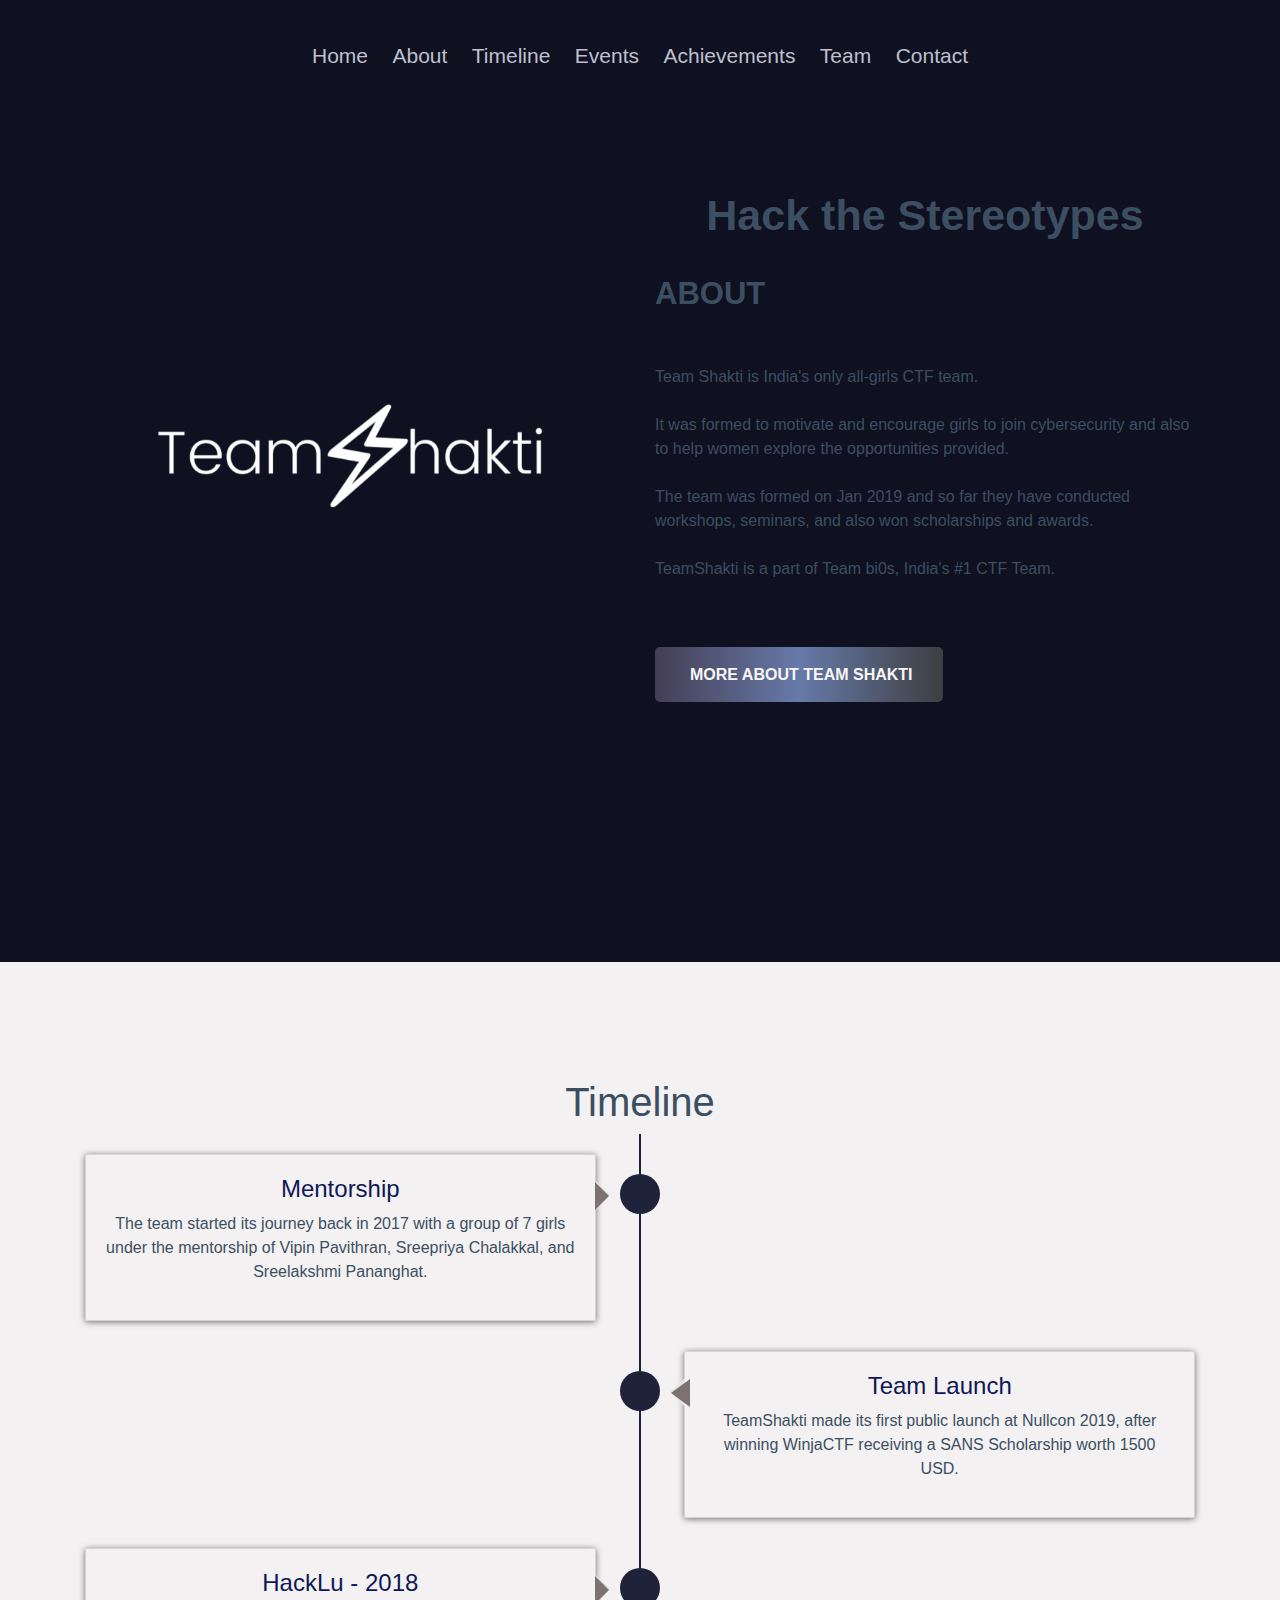
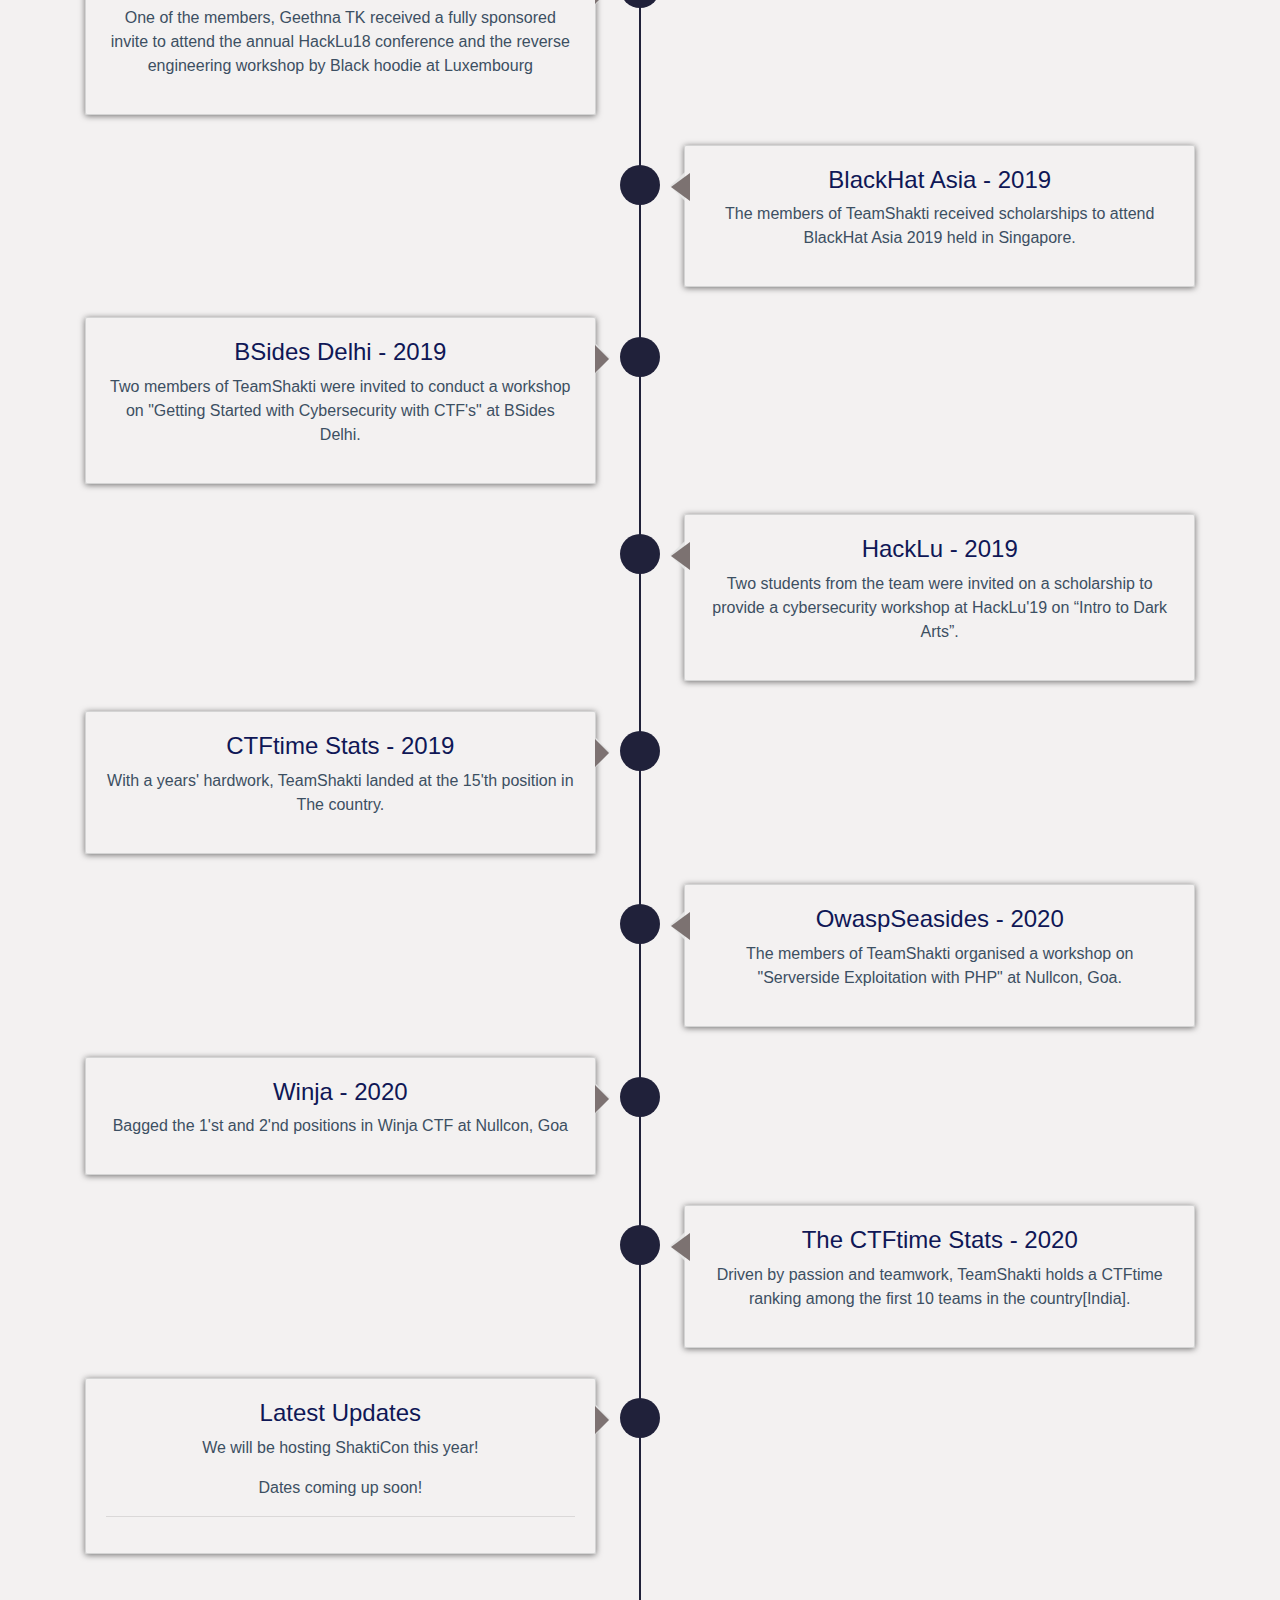
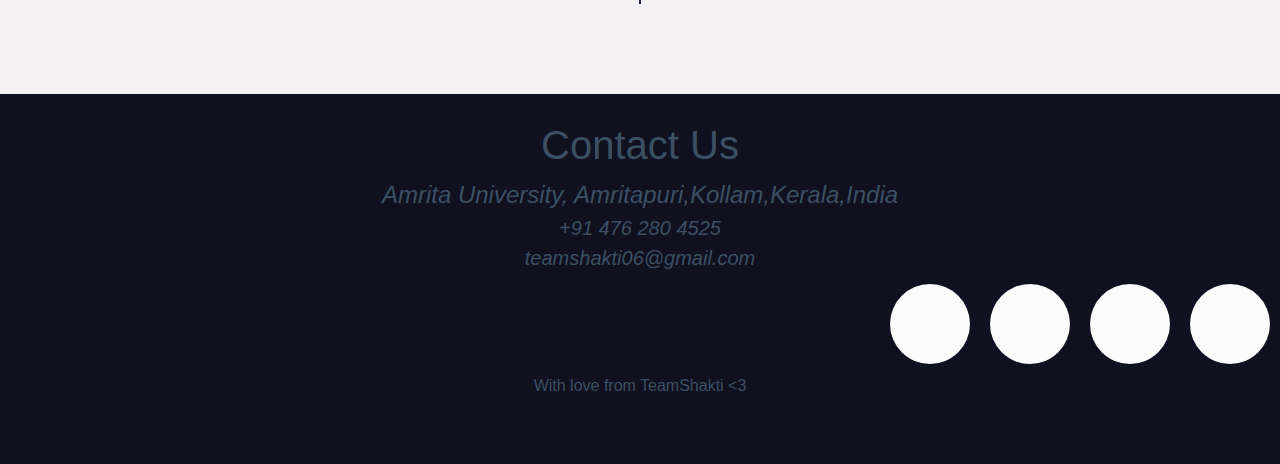
==== commit 983cc041: "/home/sridevi/Videos/teamshakti/events.html" ====
--- a/index.html
+++ b/index.html
@@ -31,31 +31,25 @@
   <body>
     <!--header area start-->
     <div class="header-area wow fadeInDown header-absolate" id="nav" data-0="position:fixed;" data-top-top="position:fixed;top:0;" data-edge-strategy="set">
-        <div class="container">
-            <div class="row">
-                <div class="col-4 d-block d-lg-none">
-                    <div class="mobile-menu"></div>
-                </div>
-                <div class="col-4 col-lg-2 ">
-
-                </div>
+      <div class="container">
+        <div class="row">
+          <div class="col-4 d-block d-lg-none">
+            <div class="mobile-menu"></div>
+          </div>
+          <div class="col-4 col-lg-2 ">
+          </div>
                 <div class="col-4 col-lg-8 d-none d-lg-block">
                     <div class="main-menu text-center">
                         <nav>
                                 <ul id="slick-nav">
                                         <li><a class="scroll" href="index.html">Home</a></li>
                                         <li><a class="scroll" href="about.html">About</a></li>
+                                        <li><a class="scroll" href="#timeline">Timeline</a></li>
                                         <li><a class="scroll" href="events.html">Events</a></li>
                                         <li><a class="scroll" href="achievements.html">Achievements</a></li>
                                         <li><a class="scroll" href="members.html">Team</a></li>
-                                        <li><a class="scroll" href="#contact">Contact</a>
-                                            <ul>
-
-                                                </ul>
-                                        </li>
-
-
-                                    </ul>
+                                        <li><a class="scroll" href="#contact">Contact</a></li>
+                                </ul>
                         </nav>
                     </div>
                 </div>
@@ -73,9 +67,9 @@
             <div class="row">
                 <div class="col-12 col-md-6 align-self-center">
                     <div class="welcome-right">
-
                             <div class="welcome-img">
-                                    <img src="assets/img/0.png" alt="">
+                              <div class="space-30"></div>
+                                    <img src="assets/img/big_logo2.png" alt="">
                                 </div>
 
 
@@ -118,8 +112,9 @@
                                 </li>
                             </p>
                             </ul>
-                        </div>
-                        <div class="space-90"></div>
+                            <div class="space-50"></div>
+                      </div>
+                        
 			<center> <a href="about.html" class="gradient-btn v2 about-btn"> <i class="fa fa-send-o"></i> More About Team Shakti</a></center>
 
           </div>
@@ -128,24 +123,18 @@
           </div>
           </div>
           </div>
-                           </div>
-                           <br>
-                           <br>
-                           <br>
-                           <br>
-
-
+          </div>
+
+
+                           <div class="space-90"></div>
+                           <div class="space-90"></div>
+                           <div class="space-50"></div>
                 </div>
             </div>
         </div>
     </div>
-    <!--welcome area end-->
-
-        <!--about area end-->
-
-
-
-   <!--roadmap area start-->
+  <!--welcome area end-->
+  <!--roadmap area start-->
    <div class="roadmap-area section-padding  " id="timeline">
        <div class="container">
            <div class="page-header">
--- a/style.css
+++ b/style.css
@@ -175,7 +175,7 @@
   display: block;
   padding: 10px;
   font-size: 21px;
-  color: #000;
+  color: #bfc0cf;
   text-transform: capitalize;
 }
 
@@ -211,7 +211,7 @@
 }
 
 .main-menu li.active ul li a {
-  color: #fff;
+  color: #ede9f1;
 }
 
 /*===================
@@ -1925,4 +1925,25 @@
   width: 100%;
   height: auto;
 }
+.member {
+  background-color: #f3f1f1
+}
+.member_fontcolour{
+  color: #f3f1f1
+}
+.member_link a:link {
+  color: yellow;
+}
+
+a:visited {
+  background-color: #3c
+}
+
+a:hover {
+  background-color: lightgreen;
+}
+
+a:active {
+  background-color: hotpink;
+} 
 /*===================================== end =================================*/
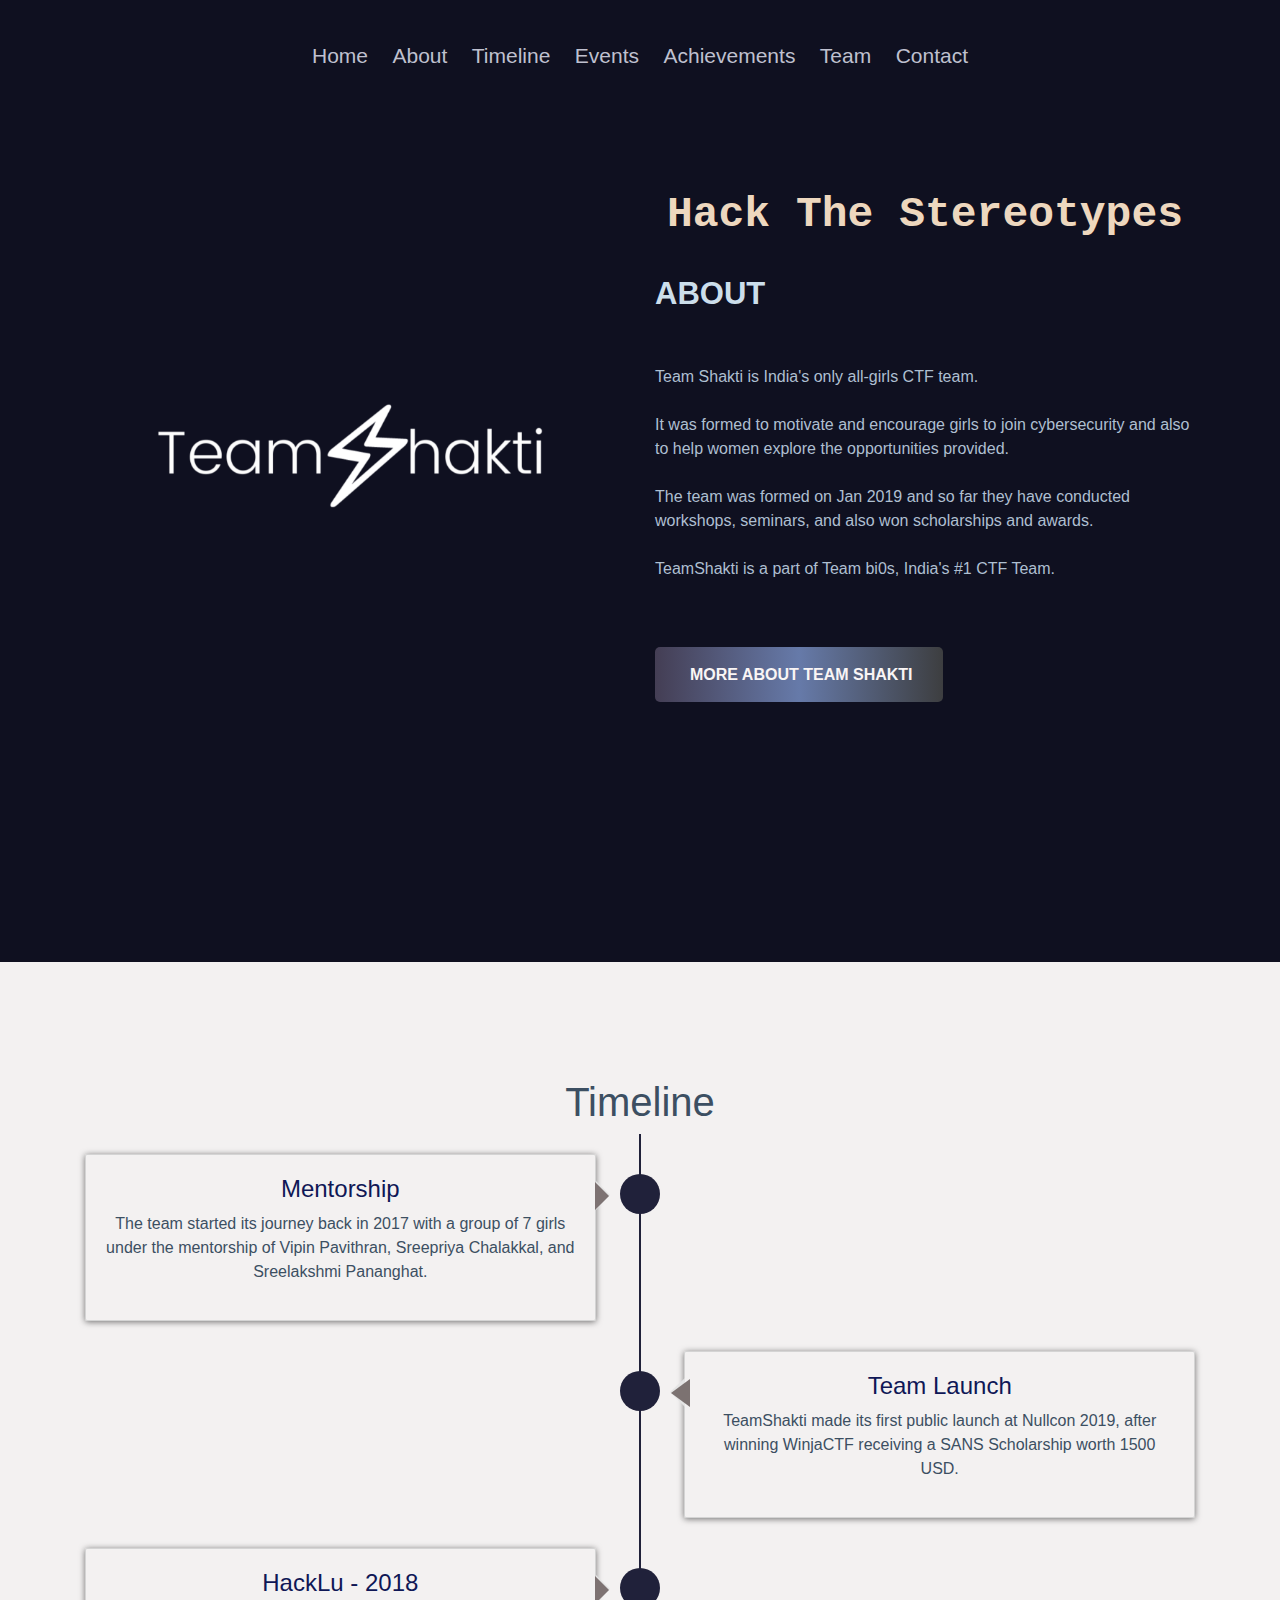
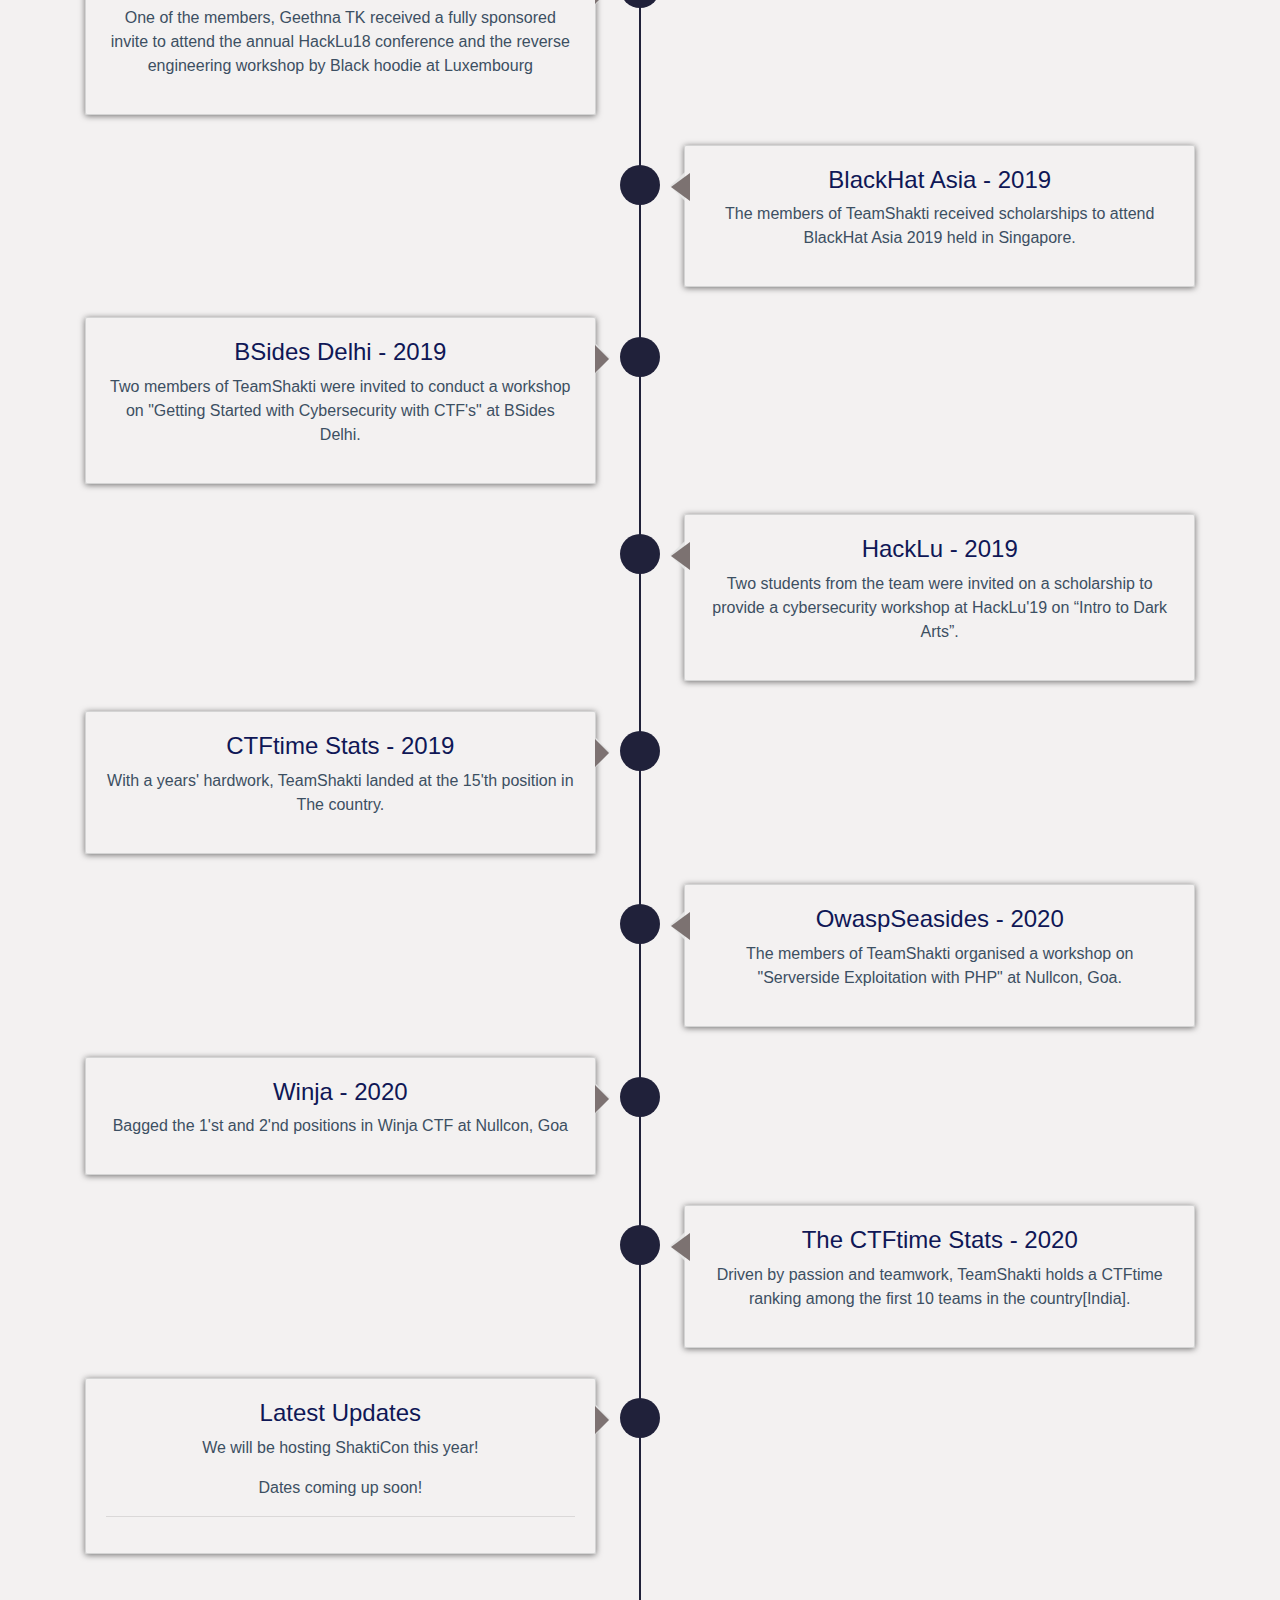
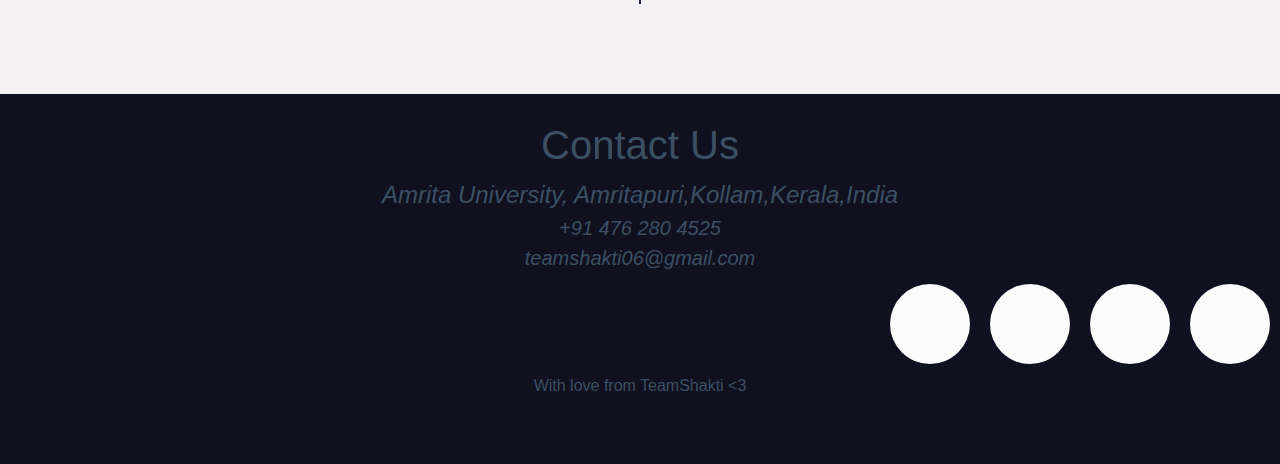
==== commit 50c9846e: "Merge branch 'master' into master" ====
--- a/index.html
+++ b/index.html
@@ -77,11 +77,12 @@
                 </div>
                 <div class="col-12 col-md-6">
                         <div class="welcome-text">
-
-
-                                <center><h1>Hack the Stereotypes</h1></center>
-
-
+			<div class="index_fontcolour">
+
+
+                                <center><h1 class="monospace">Hack The Stereotypes</h1></center>
+
+				</div>
                                  <div class="about-area wow fadeInUp v2" id="about">
 
             <div class="container">
@@ -94,11 +95,14 @@
 
 
 
-
+			
                         <div class="about-mid-text">
+			<div class="white_fontcolour">
                             <h1>ABOUT</h1>
-                            <div class="space-10"></div>
+                            <div class="space-10"></div></div>
+			    
                             <ul><p>
+				<div class="about_fontcolour">
                                 <li>Team Shakti is India's only all-girls CTF team.
                                 </li>
                                 <br>
@@ -109,9 +113,10 @@
                                 </li>
                                  <br>
                                 <li> TeamShakti is a part of Team bi0s, India's #1 CTF Team.
-                                </li>
+                                </li></div>
                             </p>
                             </ul>
+			    
                             <div class="space-50"></div>
                       </div>
                         
--- a/style.css
+++ b/style.css
@@ -1928,22 +1928,22 @@
 .member {
   background-color: #f3f1f1
 }
+.white_fontcolour{
+  color: #ccdeeb
+}
 .member_fontcolour{
-  color: #f3f1f1
-}
-.member_link a:link {
-  color: yellow;
-}
-
-a:visited {
-  background-color: #3c
-}
-
-a:hover {
-  background-color: lightgreen;
-}
-
-a:active {
-  background-color: hotpink;
-} 
+  color: #20213a
+}
+.index_fontcolour{
+  color: #edd7be
+}
+.about_fontcolour{
+  color: #aebfd1
+}
+.monospace {
+  font-family: "Lucida Console", Courier, monospace;
+}
+.membe {
+  background-color: #f3f1f1
+}
 /*===================================== end =================================*/
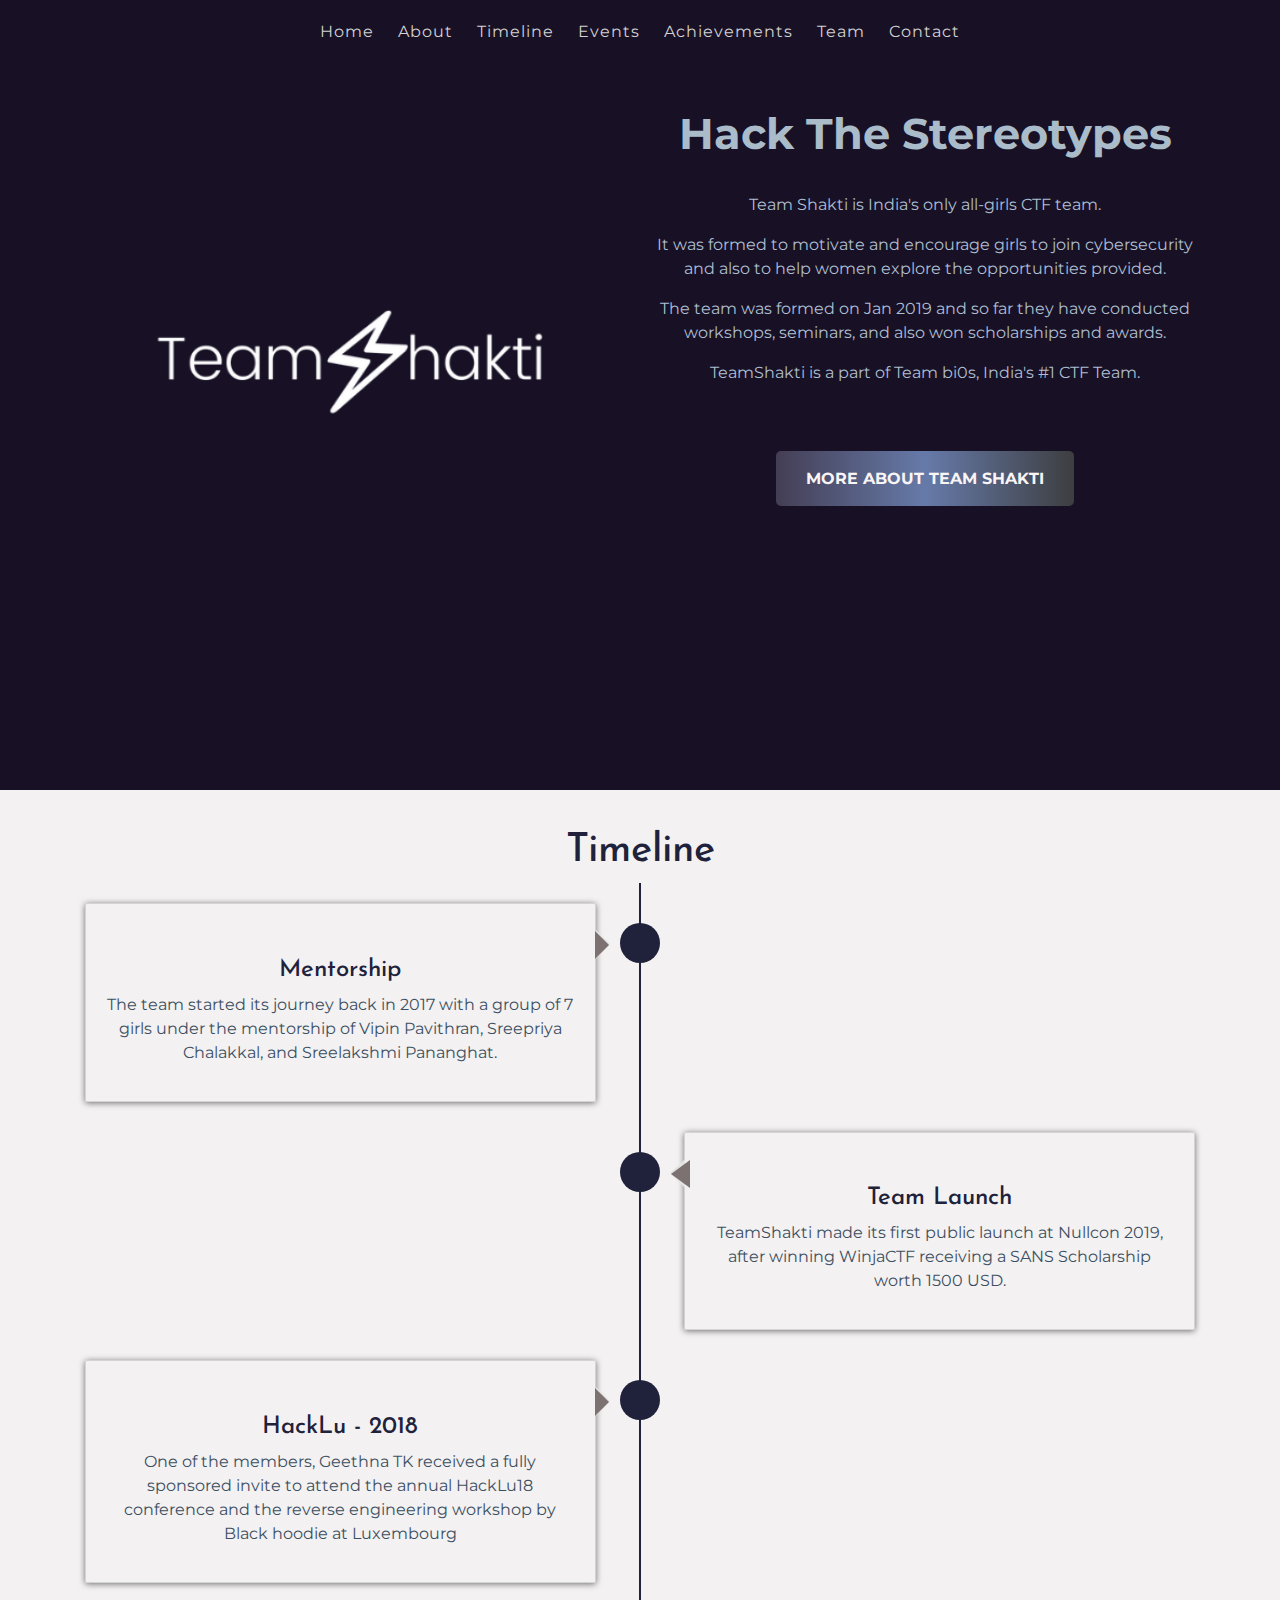
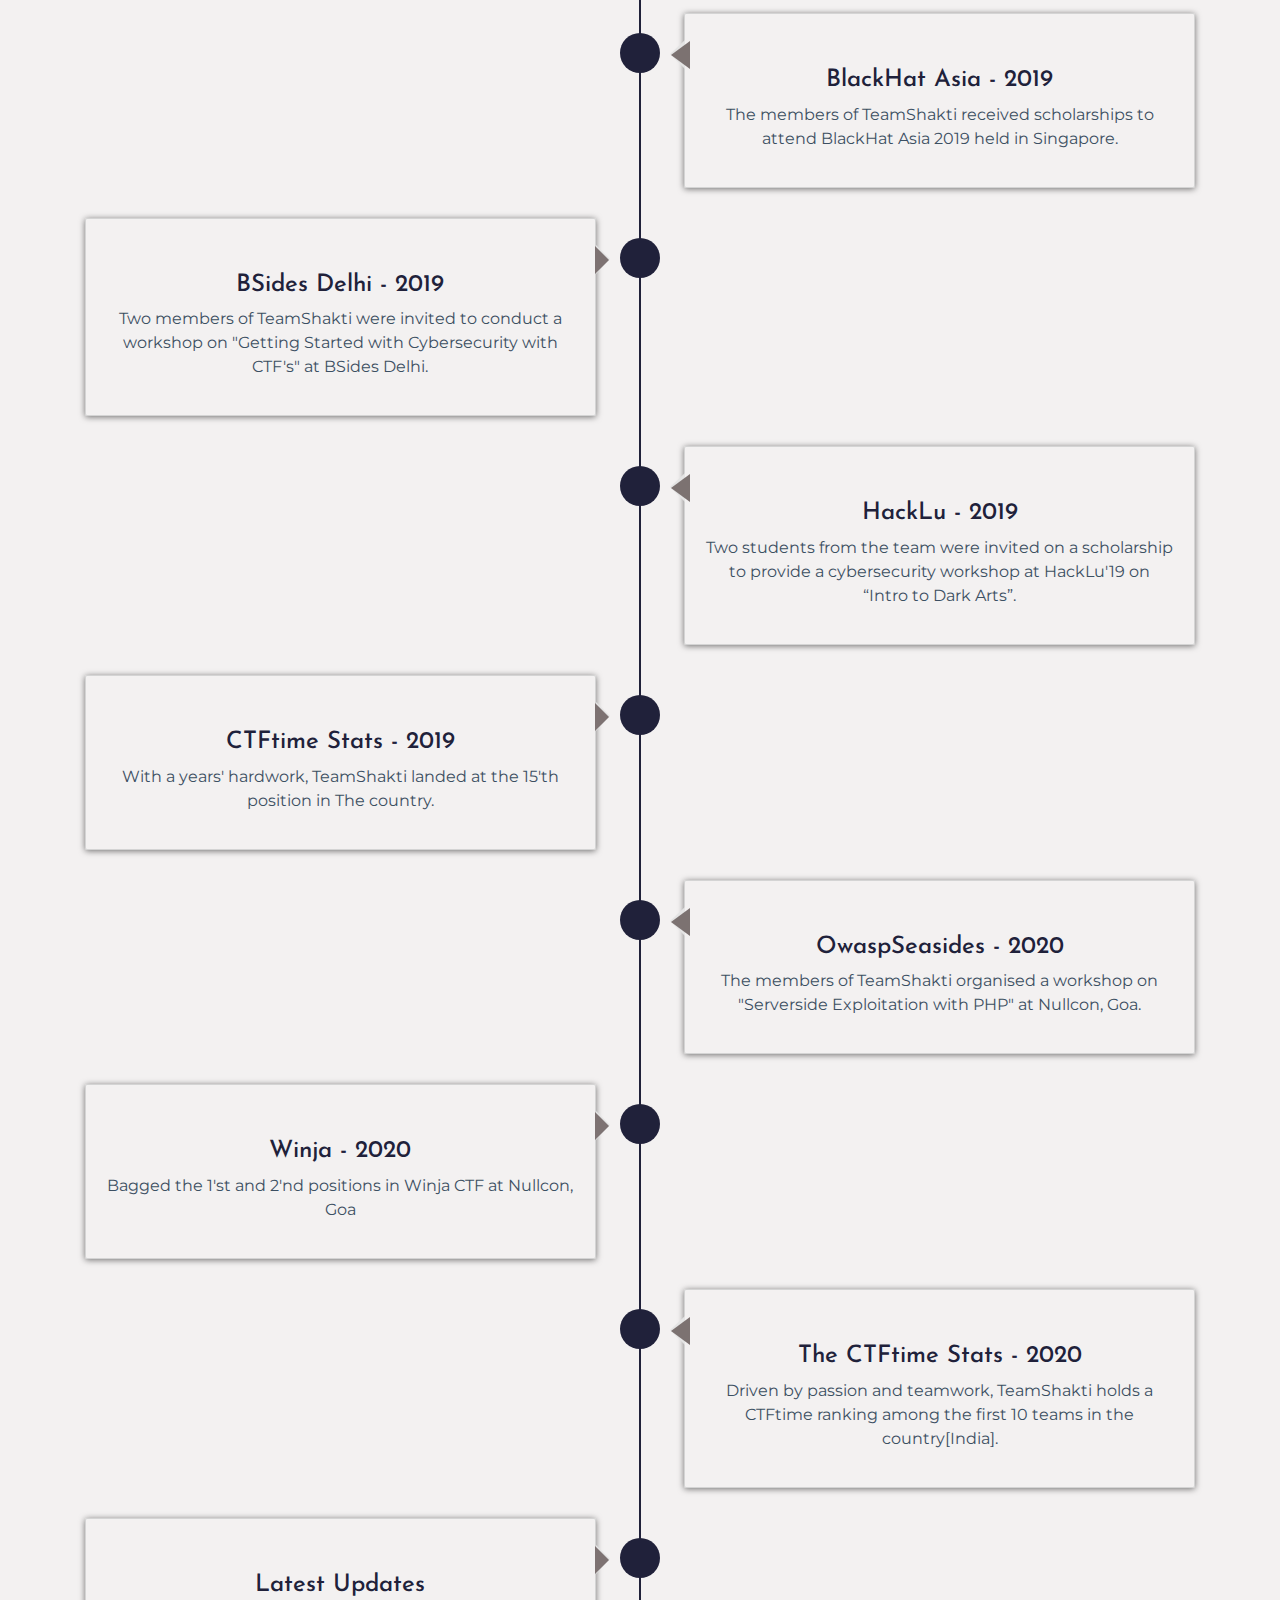
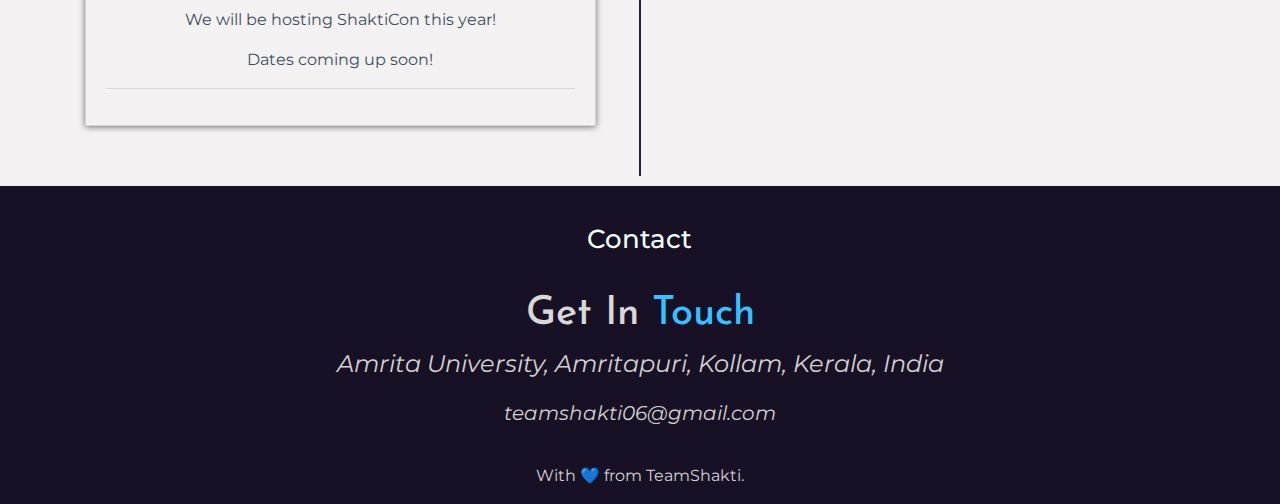
==== commit e22e84ef: "Merge pull request #92 from AshwAthi8/master" ====
--- a/index.html
+++ b/index.html
@@ -1,370 +1,371 @@
 <!doctype html>
 <html lang="en">
-  <head>
-    <link rel="shortcut icon" type="image/icon" href="assets/img/TEAMSHAKTI.ico"/>
-    <title>Team Shakti</title>
-    <!-- Required meta tags -->
-    <meta charset="utf-8">
-    <meta name="viewport" content="width=device-width, initial-scale=1, shrink-to-fit=no">
-    <!-- carousel CSS -->
-    <link rel="stylesheet" href="assets/css/owl.carousel.min.css">
-    <!--header icon CSS -->
-    <!--<link rel="icon" href="assets/img/fabicon.png">-->
-    <!-- animations CSS -->
-    <link rel="stylesheet" href="assets/css/animate.min.css">
-    <!-- font-awsome CSS -->
-    <link rel="stylesheet" href="assets/css/font-awesome.min.css">
-    <!-- Bootstrap CSS -->
-    <link rel="stylesheet" href="assets/css/bootstrap.min.css">
-    <!-- mobile menu CSS -->
-    <link rel="stylesheet" href="assets/css/slicknav.min.css">
-    <!--css animation-->
-    <link rel="stylesheet" href="assets/css/animation.css">
-    <!--css animation-->
-    <link rel="stylesheet" href="assets/css/material-design-iconic-font.min.css">
-    <!-- style CSS -->
-    <link rel="stylesheet" href="style.css">
-    <!-- responsive CSS -->
-    <link rel="stylesheet" href="assets/css/responsive.css">
-
-  </head>
-  <body>
-    <!--header area start-->
-    <div class="header-area wow fadeInDown header-absolate" id="nav" data-0="position:fixed;" data-top-top="position:fixed;top:0;" data-edge-strategy="set">
-      <div class="container">
-        <div class="row">
-          <div class="col-4 d-block d-lg-none">
-            <div class="mobile-menu"></div>
+   <head>
+      <link rel="shortcut icon" type="image/icon" href="assets/img/TEAMSHAKTI.ico" />
+      <title>Team Shakti</title>
+      <!-- Required meta tags -->
+      <meta charset="utf-8">
+      <meta name="viewport" content="width=device-width, initial-scale=1, shrink-to-fit=no">
+      <!-- carousel CSS -->
+      <link rel="stylesheet" href="assets/css/owl.carousel.min.css">
+      <!--header icon CSS -->
+      <!--<link rel="icon" href="assets/img/fabicon.png">-->
+      <!-- animations CSS -->
+      <link rel="stylesheet" href="assets/css/animate.min.css">
+      <!-- font-awsome CSS -->
+      <link rel="stylesheet" href="assets/css/font-awesome.min.css">
+      <!-- Bootstrap CSS -->
+      <link rel="stylesheet" href="assets/css/bootstrap.min.css">
+      <!-- mobile menu CSS -->
+      <link rel="stylesheet" href="assets/css/slicknav.min.css">
+      <!--css animation-->
+      <link rel="stylesheet" href="assets/css/animation.css">
+      <!--css animation-->
+      <link rel="stylesheet" href="assets/css/material-design-iconic-font.min.css">
+      <!-- style CSS -->
+      <link rel="stylesheet" href="style.css">
+      <!-- responsive CSS -->
+      <link rel="stylesheet" href="assets/css/responsive.css">
+   </head>
+   <body>
+      <!--header area start-->
+      <div class="header-area wow fadeInDown header-absolate" style="position: fixed; background: #181126" id="nav" data-0="position:fixed;"
+         data-top-top="position:fixed;top:0;" data-edge-strategy="set">
+         <div class="container">
+            <div class="row no-gutters">
+               <div class="col-4 d-block d-lg-none">
+                  <div class="mobile-menu"></div>
+               </div>
+               <div class="col-4 col-lg-2 ">
+               </div>
+               <div class="col-4 col-lg-8 d-none d-lg-block">
+                  <div class="main-menu text-center">
+                     <nav>
+                        <ul id="slick-nav">
+                           <li><a class="scroll menu-options" href="index.html">Home</a></li>
+                           <li><a class="scroll menu-options" href="about.html">About</a></li>
+                           <li><a class="scroll menu-options" href="#timeline">Timeline</a></li>
+                           <li><a class="scroll menu-options" href="events.html">Events</a></li>
+                           <li><a class="scroll menu-options" href="achievements.html">Achievements</a></li>
+                           <li><a class="scroll menu-options" href="members.html">Team</a></li>
+                           <li><a class="scroll menu-options" href="#contact">Contact</a></li>
+                        </ul>
+                     </nav>
+                  </div>
+               </div>
+            </div>
+         </div>
+      </div>
+      <!--header area end-->
+      <!--welcome area start-->
+      <div class="welcome-area wow fadeInUp" id="home">
+         <div id="particles-js"></div>
+         <div class="container">
+            <div class="row">
+               <div class="col-12 col-md-6 align-self-center">
+                  <div class="welcome-right">
+                     <div class="welcome-img">
+                        <div class="space-30"></div>
+                        <img src="assets/img/light2.png" alt="">
+                     </div>
+                  </div>
+               </div>
+               <div class="col-12 col-md-6 text-center">
+                  <div class="welcome-text">
+                     <h1 class="monospace" style="font:montserrat;color:#aabcc9">Hack The Stereotypes</h1>
+                    <!--<h1 class="white_fontcolour about-mid-text">ABOUT</h1>-->
+                     <div class="space-10"></div>
+                     <ul>
+                        <p>
+                        <div class="about_fontcolour text-center">
+                           <p>Team Shakti is India's only all-girls CTF team.
+                           </p>
+                           <p>It was formed to motivate and encourage girls to join cybersecurity and also to help women
+                              explore the opportunities provided.
+                           </p>
+                           <p>The team was formed on Jan 2019 and so far they have conducted workshops, seminars, and
+                              also won scholarships and awards.
+                           </p>
+                           <p>
+                              TeamShakti is a part of Team bi0s, India's #1 CTF Team.
+                           </p>
+                        </div>
+                        </p>
+                     </ul>
+                     <div class="space-50"></div>
+                  </div>
+                  <a href="about.html" class="gradient-btn v2 about-btn"> <i class="fa fa-send-o"></i> More
+                  About Team Shakti</a>
+               </div>
+            </div>
+         </div>
+         <div class="space-90"></div>
+         <div class="space-50"></div>
+      </div>
+      <!--welcome area end-->
+      <!--roadmap area start-->
+      <div class="roadmap-area timeline-padding " id="timeline">
+         <div class="container">
+            <div class="page-header ">
+               <center>
+                  <h1 id="timeline">Timeline</h1>
+               </center>
+            </div>
+            <ul class="timeline">
+               <li>
+                  <div class="timeline-badge"><i class="glyphicon glyphicon-check"></i></div>
+                  <div class="timeline-panel">
+                     <div class="timeline-heading">
+                        <center>
+                           <h4 class="timeline-title">Mentorship</h4>
+                        </center>
+                     </div>
+                     <div class="timeline-body">
+                        <center>
+                           <p>The team started its journey back in 2017 with a group
+                              of 7 girls under the mentorship of Vipin Pavithran, Sreepriya Chalakkal, and Sreelakshmi Pananghat.
+                           </p>
+                        </center>
+                     </div>
+                  </div>
+               </li>
+               <li class="timeline-inverted">
+                  <div class="timeline-badge warning"><i class="glyphicon glyphicon-credit-card"></i></div>
+                  <div class="timeline-panel">
+                     <div class="timeline-heading">
+                        <center>
+                           <h4 class="timeline-title">Team Launch</h4>
+                        </center>
+                     </div>
+                     <div class="timeline-body">
+                        <center>
+                           <p>TeamShakti made its first public launch at Nullcon
+                              2019, after winning WinjaCTF receiving a SANS Scholarship
+                              worth 1500 USD.
+                           </p>
+                        </center>
+                     </div>
+                  </div>
+               </li>
+               <li>
+                  <div class="timeline-badge danger"><i class="glyphicon glyphicon-credit-card"></i></div>
+                  <div class="timeline-panel">
+                     <div class="timeline-heading">
+                        <center>
+                           <h4 class="timeline-title">HackLu - 2018</h4>
+                        </center>
+                     </div>
+                     <div class="timeline-body">
+                        <center>
+                           <p>One of the members, Geethna TK received a fully sponsored invite to attend the annual HackLu18
+                              conference and the reverse engineering workshop by Black hoodie at Luxembourg
+                           </p>
+                        </center>
+                     </div>
+                  </div>
+               </li>
+               <li class="timeline-inverted">
+                  <div class="timeline-badge warning"><i class="glyphicon glyphicon-credit-card"></i></div>
+                  <div class="timeline-panel">
+                     <div class="timeline-heading">
+                        <center>
+                           <h4 class="timeline-title">BlackHat Asia - 2019</h4>
+                        </center>
+                     </div>
+                     <div class="timeline-body">
+                        <center>
+                           <p>The members of TeamShakti received scholarships to attend BlackHat Asia 2019 held in Singapore.</p>
+                        </center>
+                     </div>
+                  </div>
+               </li>
+               </li>
+               <li>
+                  <div class="timeline-badge danger"><i class="glyphicon glyphicon-credit-card"></i></div>
+                  <div class="timeline-panel">
+                     <div class="timeline-heading">
+                        <center>
+                           <h4 class="timeline-title">BSides Delhi - 2019</h4>
+                        </center>
+                     </div>
+                     <div class="timeline-body">
+                        <center>
+                           <p>Two members of TeamShakti were invited to conduct a workshop on "Getting Started with Cybersecurity
+                              with CTF's" at BSides Delhi.
+                           </p>
+                        </center>
+                     </div>
+                  </div>
+               </li>
+               <li class="timeline-inverted">
+                  <div class="timeline-badge warning"><i class="glyphicon glyphicon-credit-card"></i></div>
+                  <div class="timeline-panel">
+                     <div class="timeline-heading">
+                        <center>
+                           <h4 class="timeline-title">HackLu - 2019</h4>
+                        </center>
+                     </div>
+                     <div class="timeline-body">
+                        <center>
+                           <p>Two students from the team were invited on a scholarship to provide a cybersecurity workshop at
+                              HackLu'19 on “Intro to Dark Arts”.
+                           </p>
+                        </center>
+                     </div>
+                  </div>
+               </li>
+               </li>
+               <li>
+                  <div class="timeline-badge warning"><i class="glyphicon glyphicon-credit-card"></i></div>
+                  <div class="timeline-panel">
+                     <div class="timeline-heading">
+                        <center>
+                           <h4 class="timeline-title">CTFtime Stats - 2019</h4>
+                        </center>
+                     </div>
+                     <div class="timeline-body">
+                        <center>
+                           <p>With a years' hardwork, TeamShakti landed at the 15'th position in The country.</p>
+                        </center>
+                     </div>
+                  </div>
+               </li>
+               </li>
+               <li class="timeline-inverted">
+                  <div class="timeline-badge warning"><i class="glyphicon glyphicon-credit-card"></i></div>
+                  <div class="timeline-panel">
+                     <div class="timeline-heading">
+                        <center>
+                           <h4 class="timeline-title">OwaspSeasides - 2020</h4>
+                        </center>
+                     </div>
+                     <div class="timeline-body">
+                        <center>
+                           <p>The members of TeamShakti organised a workshop on "Serverside Exploitation with PHP" at Nullcon, Goa.
+                           </p>
+                        </center>
+                     </div>
+                  </div>
+               </li>
+               </li>
+               <li>
+                  <div class="timeline-badge warning"><i class="glyphicon glyphicon-credit-card"></i></div>
+                  <div class="timeline-panel">
+                     <div class="timeline-heading">
+                        <center>
+                           <h4 class="timeline-title">Winja - 2020</h4>
+                        </center>
+                     </div>
+                     <div class="timeline-body">
+                        <center>
+                           <p>Bagged the 1'st and 2'nd positions in Winja CTF at Nullcon, Goa</p>
+                        </center>
+                     </div>
+                  </div>
+               </li>
+               </li>
+               <li class="timeline-inverted">
+                  <div class="timeline-badge success"><i class="glyphicon glyphicon-thumbs-up"></i></div>
+                  <div class="timeline-panel">
+                     <div class="timeline-heading">
+                        <center>
+                           <h4 class="timeline-title">The CTFtime Stats - 2020</h4>
+                        </center>
+                     </div>
+                     <div class="timeline-body">
+                        <center>
+                           <p>Driven by passion and teamwork, TeamShakti holds a CTFtime ranking among the first 10 teams in the
+                              country[India].
+                           </p>
+                        </center>
+                     </div>
+                  </div>
+               </li>
+               <li>
+                  <div class="timeline-badge info"><i class="glyphicon glyphicon-floppy-disk"></i></div>
+                  <div class="timeline-panel">
+                     <div class="timeline-heading">
+                        <center>
+                           <h4 class="timeline-title">Latest Updates</h4>
+                        </center>
+                     </div>
+                     <div class="timeline-body">
+                        <center>
+                           <p>We will be hosting ShaktiCon this year!</p>
+                        </center>
+                        <center>
+                           <p>Dates coming up soon!</p>
+                        </center>
+                        <hr>
+                     </div>
+                  </div>
+               </li>
+            </ul>
+         </div>
+      </div>
+      <!--roadmap area end-->
+      <!--team-bg-->
+      <div class="team-bg">
+         <!--apps area start-->
+         <!--apps area end-->
+      </div>
+      <!--team bg area end-->
+      <!--footer start/Contact-->
+      <div class="container"></div>
+      <div class="page-footer footer-font">
+      <div class="row no-gutters">
+        <div class="col-12 text-center">
+            <center>
+            <h1 id = "contact" style ="color:azure;">Contact</h1>
+              <h1 ><span style="color:#d8d8d8">Get In </span> <span style="color:#38BFFF">Touch</span></h1>
+            <address>
+              <i class="fa fa-map-marker"  aria-hidden="true" style='font-size:24px'>
+                <span class="text">
+                              Amrita University, Amritapuri, Kollam, Kerala, India</i>
+                      </address>
+            
+                      <address><i class="fa fa-inbox" style='font-size:20px'></span><span class="text"> teamshakti06@gmail.com</i>        </address>
+                        <!--<div class="single-community text-center">-->
+           
+        <!--   <address><i class='fa fa-phone' style='font-size:20px'></span><span class="text"> +91 476 280 4525</i>
+          </address>--> </center>
+         
+          <div class="temp-icon">
+            <a class="twitter-t" href="https://twitter.com/teamshakti06"><i class="fa fa-twitter fa-2x"
+                aria-hidden="true"></i></a>
+            <a class="flag-t" href="https://ctftime.org/team/61083"><i class="fa fa-flag fa-2x"
+                aria-hidden="true"></i></a>
+            <a class="github-t" href="https://github.com/Team-Shakti"><i class="fa fa-github fa-2x"
+                aria-hidden="true"></i></a>
           </div>
-          <div class="col-4 col-lg-2 ">
-          </div>
-                <div class="col-4 col-lg-8 d-none d-lg-block">
-                    <div class="main-menu text-center">
-                        <nav>
-                                <ul id="slick-nav">
-                                        <li><a class="scroll" href="index.html">Home</a></li>
-                                        <li><a class="scroll" href="about.html">About</a></li>
-                                        <li><a class="scroll" href="#timeline">Timeline</a></li>
-                                        <li><a class="scroll" href="events.html">Events</a></li>
-                                        <li><a class="scroll" href="achievements.html">Achievements</a></li>
-                                        <li><a class="scroll" href="members.html">Team</a></li>
-                                        <li><a class="scroll" href="#contact">Contact</a></li>
-                                </ul>
-                        </nav>
-                    </div>
-                </div>
-
-
-            </div>
+          <div class="space-20"></div>
+  
+            <p>
+              With &#128153 from TeamShakti.
+            
+            </p>
+           
         </div>
+      </div>
     </div>
-    <!--header area end-->
-
-   <!--welcome area start-->
-    <div class="welcome-area wow fadeInUp" id="home">
-        <div id="particles-js"></div>
-        <div class="container">
-            <div class="row">
-                <div class="col-12 col-md-6 align-self-center">
-                    <div class="welcome-right">
-                            <div class="welcome-img">
-                              <div class="space-30"></div>
-                                    <img src="assets/img/big_logo2.png" alt="">
-                                </div>
-
-
-                    </div>
-                </div>
-                <div class="col-12 col-md-6">
-                        <div class="welcome-text">
-			<div class="index_fontcolour">
-
-
-                                <center><h1 class="monospace">Hack The Stereotypes</h1></center>
-
-				</div>
-                                 <div class="about-area wow fadeInUp v2" id="about">
-
-            <div class="container">
-
-
-                <div class="row">
-                    <div class="col-12 col-md-6">
-
-                    </div>
-
-
-
-			
-                        <div class="about-mid-text">
-			<div class="white_fontcolour">
-                            <h1>ABOUT</h1>
-                            <div class="space-10"></div></div>
-			    
-                            <ul><p>
-				<div class="about_fontcolour">
-                                <li>Team Shakti is India's only all-girls CTF team.
-                                </li>
-                                <br>
-                                <li>It was formed to motivate and encourage girls to join cybersecurity and also to help women explore the opportunities provided.
-                                </li>
-                                <br>
-                                <li>The team was formed on Jan 2019 and so far they have conducted workshops, seminars, and also won scholarships and awards.
-                                </li>
-                                 <br>
-                                <li> TeamShakti is a part of Team bi0s, India's #1 CTF Team.
-                                </li></div>
-                            </p>
-                            </ul>
-			    
-                            <div class="space-50"></div>
-                      </div>
-                        
-			<center> <a href="about.html" class="gradient-btn v2 about-btn"> <i class="fa fa-send-o"></i> More About Team Shakti</a></center>
-
-          </div>
-          </div>
-          </div>
-          </div>
-          </div>
-          </div>
-          </div>
-
-
-                           <div class="space-90"></div>
-                           <div class="space-90"></div>
-                           <div class="space-50"></div>
-                </div>
-            </div>
-        </div>
     </div>
-  <!--welcome area end-->
-  <!--roadmap area start-->
-   <div class="roadmap-area section-padding  " id="timeline">
-       <div class="container">
-           <div class="page-header">
-              <center><h1 id="timeline">Timeline</h1></center>
-           </div>
-           <ul class="timeline">
-             <li>
-               <div class="timeline-badge"><i class="glyphicon glyphicon-check"></i></div>
-               <div class="timeline-panel">
-                 <div class="timeline-heading">
-                   <center><h4 class="timeline-title">Mentorship</h4></center>
-
-                 </div>
-                 <div class="timeline-body">
-                   <center><p>The team started its journey back in 2017 with a group
-						   of 7 girls under the mentorship of Vipin Pavithran, Sreepriya Chalakkal, and Sreelakshmi Pananghat.</p></center>
-                 </div>
-               </div>
-             </li>
-             <li class="timeline-inverted">
-               <div class="timeline-badge warning"><i class="glyphicon glyphicon-credit-card"></i></div>
-               <div class="timeline-panel">
-                 <div class="timeline-heading">
-                   <center><h4 class="timeline-title">Team Launch</h4></center>
-
-                 </div>
-                 <div class="timeline-body">
-                   <center><p>TeamShakti made its first public launch at Nullcon
-						   2019, after winning WinjaCTF receiving a SANS Scholarship
-						   worth 1500 USD.</p></center>
-                 </div>
-               </div>
-             </li>
-             <li>
-               <div class="timeline-badge danger"><i class="glyphicon glyphicon-credit-card"></i></div>
-               <div class="timeline-panel">
-                 <div class="timeline-heading">
-                   <center><h4 class="timeline-title">HackLu - 2018</h4></center>
-
-                 </div>
-                 <div class="timeline-body">
-                   <center><p>One of the members, Geethna TK received a fully sponsored invite to attend the annual HackLu18 conference and the reverse engineering workshop by Black hoodie at Luxembourg</p></center>
-                 </div>
-               </div>
-             </li>
-             <li class="timeline-inverted">
-               <div class="timeline-badge warning"><i class="glyphicon glyphicon-credit-card"></i></div>
-               <div class="timeline-panel">
-                 <div class="timeline-heading">
-                   <center><h4 class="timeline-title">BlackHat Asia - 2019</h4></center>
-
-                 </div>
-                 <div class="timeline-body">
-                   <center><p>The members of TeamShakti received scholarships to attend BlackHat Asia 2019 held in Singapore.</p></center>
-                 </div>
-               </div>
-             </li>
-           </li>
-           <li>
-             <div class="timeline-badge danger"><i class="glyphicon glyphicon-credit-card"></i></div>
-             <div class="timeline-panel">
-               <div class="timeline-heading">
-                 <center><h4 class="timeline-title">BSides Delhi - 2019</h4></center>
-
-               </div>
-               <div class="timeline-body">
-                 <center><p>Two members of TeamShakti were invited to conduct a workshop on "Getting Started with Cybersecurity with CTF's" at BSides Delhi.</p></center>
-               </div>
-             </div>
-           </li>
-           <li class="timeline-inverted">
-             <div class="timeline-badge warning"><i class="glyphicon glyphicon-credit-card"></i></div>
-             <div class="timeline-panel">
-               <div class="timeline-heading">
-                 <center><h4 class="timeline-title">HackLu - 2019</h4></center>
-
-               </div>
-               <div class="timeline-body">
-                 <center><p>Two students from the team were invited on a scholarship to provide a cybersecurity workshop at HackLu'19 on “Intro to Dark Arts”.</p></center>
-               </div>
-             </div>
-           </li>
-         </li>
-         <li>
-           <div class="timeline-badge warning"><i class="glyphicon glyphicon-credit-card"></i></div>
-           <div class="timeline-panel">
-             <div class="timeline-heading">
-               <center><h4 class="timeline-title">CTFtime Stats - 2019</h4></center>
-
-             </div>
-             <div class="timeline-body">
-               <center><p>With a years' hardwork, TeamShakti landed at the 15'th position in The country.</p></center>
-             </div>
-           </div>
-         </li>
-       </li>
-           <li class="timeline-inverted">
-             <div class="timeline-badge warning"><i class="glyphicon glyphicon-credit-card"></i></div>
-             <div class="timeline-panel">
-               <div class="timeline-heading">
-                 <center><h4 class="timeline-title">OwaspSeasides - 2020</h4></center>
-
-               </div>
-               <div class="timeline-body">
-                 <center><p>The members of TeamShakti organised a workshop on "Serverside Exploitation with PHP" at Nullcon, Goa.</p></center>
-               </div>
-             </div>
-           </li>
-         </li>
-         <li>
-           <div class="timeline-badge warning"><i class="glyphicon glyphicon-credit-card"></i></div>
-           <div class="timeline-panel">
-             <div class="timeline-heading">
-               <center><h4 class="timeline-title">Winja - 2020</h4></center>
-
-             </div>
-             <div class="timeline-body">
-               <center><p>Bagged the 1'st and 2'nd positions in Winja CTF at Nullcon, Goa</p></center>
-             </div>
-           </div>
-         </li>
-       </li>
-             <li class="timeline-inverted">
-               <div class="timeline-badge success"><i class="glyphicon glyphicon-thumbs-up"></i></div>
-               <div class="timeline-panel">
-                 <div class="timeline-heading">
-                   <center><h4 class="timeline-title">The CTFtime Stats - 2020</h4></center>
-
-                 </div>
-                 <div class="timeline-body">
-                   <center><p>Driven by passion and teamwork, TeamShakti holds a CTFtime ranking among the first 10 teams in the country[India].</p></center>
-                 </div>
-               </div>
-             </li>
-
-             <li>
-               <div class="timeline-badge info"><i class="glyphicon glyphicon-floppy-disk"></i></div>
-               <div class="timeline-panel">
-                 <div class="timeline-heading">
-                   <center><h4 class="timeline-title">Latest Updates</h4></center>
-
-                 </div>
-                 <div class="timeline-body">
-                  <center><p>We will be hosting ShaktiCon this year!</p></center>
-                  <center><p>Dates coming up soon!</p></center>
-
-                   <hr>
-
-                 </div>
-               </div>
-             </li>
-
-
-           </ul>
-         </div>
-   </div>
-
-<!--roadmap area end-->
-    <!--team-bg-->
-    <div class="team-bg">
-
-
-        <!--apps area start-->
-
-        <!--apps area end-->
-
-
-    </div>
-    <!--team bg area end-->
-
-<div class="page-header">
-              <center><h1 id="contact">Contact Us</h1></center>
-	      <center><i class="fa fa-map-marker" aria-hidden="true" style='font-size:24px'></span><span class="text">Amrita University, Amritapuri,Kollam,Kerala,India</i><center>
-              <center><i class='fa fa-phone' style='font-size:20px'></span><span class="text"> +91 476 280 4525</i><center>
-                <center><i class="fa fa-inbox" style='font-size:20px'></span><span class="text"> teamshakti06@gmail.com</i><center>
-              
-           </div>
-            <div class="row">
-                <div class="col-12 text-center">
-
-                </div>
-            </div>
-            <div class="row">
-                <div class="col-12 text-center">
-                    <div class="single-community text-center">
-                        <ul>
-                            <li>
-                              <li><a class="twitter" href="https://twitter.com/teamshakti06"><i class="fa fa-twitter"></i></a></li>
-                              <li><a class="twitter" href="https://ctftime.org/team/61083"><i class="fa fa-flag" ></i></a></li>
-			                        <li><a class="twitter" href="https://github.com/Team-Shakti"><i class="fa fa-github" aria-hidden="true"></i></a></li>
-			                        <li><a class="twitter"><i class="fa fa-google" aria-hidden="true"></i></a></li>
-                            
-
-                        </ul>
-                    </div>  
-                </div>
-            </div>
-        </div>
-        <div class="space-90">
-          <center><p>
-            With love from TeamShakti <3
-          </p></center>
-        </div>
-
-
-    </div>
-    <!--community area end-->
-
-    <!-- jquery 2.2.4 js-->
-    <script src="assets/js/jquery-2.2.4.min.js"></script>
-    <!-- popper js-->
-    <script src="assets/js/popper.js"></script>
-    <!-- carousel js-->
-    <script src="assets/js/owl.carousel.min.js"></script>
-    <!-- wow js-->
-    <script src="assets/js/wow.min.js"></script>
-    <!-- bootstrap js-->
-    <script src="assets/js/bootstrap.min.js"></script>
-    <!--mobile menu js-->
-    <script src="assets/js/jquery.slicknav.min.js"></script>
-    <!--particle s-->
-    <script src="assets/js/particles.min.js"></script>
-    <!-- main js-->
-    <script src="assets/js/main.js"></script>
-
-  </body>
+      <!--community area end-->
+      <!-- jquery 2.2.4 js-->
+      <script src="assets/js/jquery-2.2.4.min.js"></script>
+      <!-- popper js-->
+      <script src="assets/js/popper.js"></script>
+      <!-- carousel js-->
+      <script src="assets/js/owl.carousel.min.js"></script>
+      <!-- wow js-->
+      <script src="assets/js/wow.min.js"></script>
+      <!-- bootstrap js-->
+      <script src="assets/js/bootstrap.min.js"></script>
+      <!--mobile menu js-->
+      <script src="assets/js/jquery.slicknav.min.js"></script>
+      <!--particle s-->
+      <script src="assets/js/particles.min.js"></script>
+      <!-- main js-->
+      <script src="assets/js/main.js"></script>
+   </body>
 </html>
-<!doctype html>
+<!doctype html>--- a/style.css
+++ b/style.css
@@ -53,14 +53,16 @@
 /*===================
      base css
 =====================*/
-
+@import url('https://fonts.googleapis.com/css2?family=Josefin+Sans&display=swap');
 @import url('https://fonts.googleapis.com/css?family=Montserrat:300,300i,400,400i,500,500i,600,600i,700,800');
-
-ackground: rgb(34, 33, 53);
+@import url('https://fonts.googleapis.com/css2?family=Montserrat&display=swap');
+
+body {
+    background: #181126;
     font-family: 'Montserrat', sans-serif;
     font-size: 16px;
-		color: #bfc0cf;
     overflow-x: hidden;
+}
 
 h1,
 h2,
@@ -69,8 +71,8 @@
 h5,
 h6
 {
-	color: #f1e9e9;
-	font-family: 'Montserrat', sans-serif;
+	color: #20213a;
+	font-family: 'Josefin Sans', sans-serif;
 	text-transform: capitalize;
 }
 
@@ -85,6 +87,10 @@
   text-decoration: none;
 }
 
+p {
+  font-family: 'Montserrat', sans-serif;
+}
+
 input:focus, button:focus, textarea:focus {
   outline: none
 }
@@ -93,7 +99,6 @@
   color: #000;
   text-transform: capitalize;
 }
-
 a.gradient-btn:hover:after,
 a.gradient-btn:after,
 .single-details a,
@@ -142,6 +147,35 @@
      header css
 =====================*/
 
+.menu-options {
+  position: relative;
+}
+
+.menu-options::before, .menu-options::after {
+  content: '';
+  position: absolute;
+  left: 50%;
+  width: 100%;
+  height: 2px;
+  background-color: #2db7d4;
+  opacity: 1;
+  transform-origin: center;
+  transform: translateX(-50%) scaleX(0);
+  transition: transform 0.4s ease;
+}
+
+.menu-options::before {
+  top: 0;
+}
+
+.menu-options::after {
+  bottom: 0;
+}
+
+.menu-options:hover::before, .menu-options:hover::after {
+  transform: translateX(-50%) scaleX(1);
+}
+
 .logo-area img {
   width: 100%;
   margin-top: 0px;
@@ -149,7 +183,7 @@
 }
 
 .header-area {
-  padding-top: 30px;
+  padding-top: 10px;
   z-index: 9999999;
   position: relative;
   width: 100%;
@@ -174,8 +208,14 @@
 .main-menu li a {
   display: block;
   padding: 10px;
-  font-size: 21px;
-  color: #bfc0cf;
+  font-size: 16px;
+  font-weight: 10vw;
+  font-family: 'Montserrat', sans-serif;
+  font-weight: normal;
+  letter-spacing: 1px;
+  text-justify: newspaper;
+  font-style: unset;
+  color: rgb(212, 209, 209);
   text-transform: capitalize;
 }
 
@@ -184,7 +224,7 @@
   left: 0;
   top: 70px;
   z-index: 999;
-  background: #001763;
+  background: #20213a;
   border-radius: 5px;
   visibility: hidden;;
   opacity: 1;
@@ -199,7 +239,7 @@
 }
 
 .main-menu li ul li a:hover {
-  background: #062489;
+  background: #20213a;
   padding-left: 15px;
 }
 
@@ -254,7 +294,6 @@
   height: 161%;
   content: "";
   background: url(assets/img/Group1.png) no-repeat;
-  background: ;
   top: -62%;
   left: -29%;
   z-index: -1;
@@ -269,7 +308,7 @@
 
 /*===================
      about css
-=====================*/
+=====================
 
 .about-area {
   position: relative;
@@ -361,7 +400,7 @@
 
 /*===================
 ico area css
-======================*/
+======================
 
 .ico-area {
   background: #031b69;
@@ -525,7 +564,7 @@
 
 /*===================
 Documentation area css
-======================*/
+======================
 
 .single-document-text span {
   font-size: 18px;
@@ -552,116 +591,6 @@
   background: none;
   border: none;
   cursor: pointer;
-}
-
-/*===================
-roadmap area css
-======================*/
-
-.roadmap-area{
-	background: #f3f1f1;
-	overflow: hidden;
-}
-
-.single-roadmap-img img {
-  width: 120px;
-  height: 120px;
-}
-
-.roadmap-text h5 {
-  font-size: 18px;
-  font-weight: 700;
-}
-
-.single-roadmap.road-right .col-5, .single-roadmap.road-right .col-7 {
-  padding: 0;
-}
-
-.single-roadmap {
-  padding: 20px 15px;
-}
-
-.single-roadmap.road-left {
-  position: relative;
-  z-index: 2;
-  padding-left: 24%;
-}
-
-.single-roadmap.road-left::before {
-  position: absolute;
-  content: "";
-  height: 66.5%;
-  width: 1px;
-  background: #004cff;
-  bottom: 10.5%;
-  left: 1%;
-  z-index: -1;
-}
-
-.single-roadmap.road-left::after {
-  position: absolute;
-  content: "";
-  height: 1px;
-  width: 120%;
-  background: #004cff;
-  top: 23%;
-  right: -21%;
-  z-index: -1;
-}
-
-.single-roadmap.road-right {
-  position: relative;
-  z-index: 2;
-  padding-top: 29%;
-  padding-left: 0;
-  padding-right: 0;
-}
-
-.single-roadmap.road-right::before {
-  position: absolute;
-  content: "";
-  height: 74.5%;
-  width: 1px;
-  background: #004cff;
-  bottom: 0;
-  left: 12.5%;
-  z-index: -1;
-}
-
-.single-roadmap.road-right::after {
-  position: absolute;
-  content: "";
-  height: 1px;
-  width: 97.5%;
-  background: #004cff;
-  bottom: 0;
-  right: -10%;
-  z-index: -1;
-}
-
-.owl-carousel .owl-item .single-roadmap-img img {
-  width: auto;
-  display: inline-block;
-}
-
-.roadmap-area .owl-nav div {
-  position: absolute;
-  right: 0;
-  font-size: 20px;
-  color: #fff;
-}
-
-.roadmap-area .owl-nav .owl-prev {
-  left: auto;
-  right: 5%;
-}
-
-.roadmap-area .owl-nav div:hover{
-  color: #fa758e;
-}
-
-.roadmap-area .owl-carousel .owl-stage-outer {
-  overflow: visible;
 }
 
 /*===================
@@ -717,7 +646,7 @@
 
 /*===================
 faq area css
-======================*/
+======================
 
 .faq-list .nav {
   display: -ms-flexbox;
@@ -793,7 +722,7 @@
 
 /*===================
 team bg area css
-======================*/
+======================
 
 .team-bg {
   position: relative;
@@ -815,7 +744,7 @@
 
 /*===================
 distibution area css
-======================*/
+======================
 
 .distibution-svg img {
   width: 700px;
@@ -949,7 +878,7 @@
 
 /*===================
 community area css
-======================*/
+======================
 
 .community-area {
   position: relative;
@@ -1063,8 +992,7 @@
 
 /*===================
 footer area css
-======================*/
-
+======================
 .single-footer .logo-area img {
   width: 90px;
 }
@@ -1097,7 +1025,7 @@
   color: #FB9A8C;
 }
 
-/*===================
+/*====================
 mobile menu css
 ======================*/
 
@@ -1125,19 +1053,18 @@
 }
 
 .slicknav_nav {
-  background: #000D47;
-  width: 200px;
+  background: #20213a;
+  width: 90vw;
+  text-align: center;
   position: absolute;
   left: auto;
   right: auto;
   top: 50px;
-  -webkit-border-radius: 6px;
-  -moz-border-radius: 6px;
-  border-radius: 6px;
 }
 
 .slicknav_menu .slicknav_menutxt {
   display: none;
+  font-weight: bold;
 }
 
 .slicknav_nav .slicknav_row, .slicknav_nav a {
@@ -1149,13 +1076,16 @@
   -webkit-border-radius: 6px;
   -moz-border-radius: 6px;
   border-radius: 6px;
-  background: #004AFF;
-  color: #9c0606;
+  background: rgba(45 ,212, 204, 0.3);
+  font-weight: bolder;
+  color: #fff;
   padding-left: 25px;
 }
 
 .slicknav_nav .slicknav_row:hover {
-  background: #004AFF;
+  background: #2db7d4;
+  opacity: 0.1;
+
 }
 .slicknav_nav .slicknav_item a, .slicknav_nav .slicknav_parent-link a {
   text-transform: capitalize;
@@ -1233,44 +1163,19 @@
   text-align: center;
 }
 
-.v2.welcome-progress #days, .v2.welcome-progress #minutes, .v2.welcome-progress #hours, .v2.welcome-progress #seconds {
-  font-size: 30px;
-  margin: 13px 0;
-  display: block;
-  height: 70px;
-  width: 70px;
-  border-radius: 50px;
-  line-height: 70px;
-  text-align: center;
-}
-
-.v2.welcome-progress #days{
-  background: -webkit-linear-gradient(#00c0fa, #005dea);
-  background: -o-linear-gradient(#00c0fa, #005dea);
-  background: linear-gradient(#00c0fa, #005dea);
-}
-
-.v2.welcome-progress #minutes{
-  background: -webkit-linear-gradient(#3ce6bc, #72afd3);
-  background: -o-linear-gradient(#3ce6bc, #72afd3);
-  background: linear-gradient(#3ce6bc, #72afd3);
-}
-
-.v2.welcome-progress #hours{
-  background: -webkit-linear-gradient(#d8c3fc, #91c5fc);
-  background: -o-linear-gradient(#d8c3fc, #91c5fc);
-  background: linear-gradient(#d8c3fc, #91c5fc);
-}
-
-.v2.welcome-progress #seconds{
-  background: -webkit-linear-gradient(#43b2f5, #19d7e4);
-  background: -o-linear-gradient(#43b2f5, #19d7e4);
-  background: linear-gradient(#43b2f5, #19d7e4);
-}
-
 /*===================
 token area v2 css
 ======================*/
+.row.no-gutters {
+  margin-right: 0;
+  margin-left: 0;
+
+  & > [class^="col-"],
+  & > [class*=" col-"] {
+    padding-right: 0;
+    padding-left: 0;
+  }
+}
 
 .about-area.v2::after {
   right: -28%;
@@ -1292,7 +1197,7 @@
 
 /*===================
 faq v2 area css
-======================*/
+======================
 
 .faq-area.v2 .card-header:first-child {
   border-radius: none !important;
@@ -1344,7 +1249,7 @@
 
 /*===================
 community v2 area css
-======================*/
+======================
 
 .community-area.v2 .single-community li{
   display: inline-block;
@@ -1430,8 +1335,7 @@
   top: 0;
   z-index: -1;
 }
-.single-blog-image {
-  background: ;
+/*.single-blog-image {
   background-position: center !important;
   background-size: cover !important;
   height: 300px;
@@ -1491,8 +1395,7 @@
 
 /*==========================
 single-blog page css
-==========================*/
-
+==========================
 a.single-blog-top:hover {
   color: #f38417;
 }
@@ -1529,7 +1432,6 @@
   display: block;
   color: #676767;
   background: #f8f8f8;
-  font-size: ;
   text-transform: capitalize;
   height: 40px;
   width: 91px;
@@ -1659,7 +1561,7 @@
 
 .single-blog-area small span {
   padding-left: 50px;
-}
+}*/
 
 small{
   font-size: 14px;
@@ -1669,6 +1571,10 @@
 /*===================
 comman css
 ======================*/
+.custom-heading {
+  font-family: 'Josefin Sans', sans-serif;
+
+}
 
 .section-padding{
   padding: 90px 0;
@@ -1768,6 +1674,38 @@
 ::placeholder{color:#b58a8a}
 .card{position:relative;display:-ms-flexbox;display:flex;-ms-flex-direction:column;flex-direction:column;min-width:0;word-wrap:break-word;background-color:#000000;background-clip:border-box;border:1px solid hsl(0, 0%, 0%)%);border-radius:.25rem;}
 .card-body{-ms-flex:1 1 auto;flex:1 1 auto;padding:1.25rem}
+/*=================
+      timeline
+ ==================*/
+
+.timeline-padding{
+    padding:10px;
+}
+
+.roadmap-area{
+	background: #f3f1f1;
+	overflow: hidden;
+}
+
+.roadmap-area .owl-nav div {
+  position: absolute;
+  right: 0;
+  font-size: 20px;
+  color: #fff;
+}
+
+.roadmap-area .owl-nav .owl-prev {
+  left: auto;
+  right: 5%;
+}
+
+.roadmap-area .owl-nav div:hover{
+  color: #fa758e;
+}
+
+.roadmap-area .owl-carousel .owl-stage-outer {
+  overflow: visible;
+}
 
 .timeline {
   list-style: none;
@@ -1900,9 +1838,10 @@
 .timeline-badge.info {
 background-color: #20213a !important;}
 
-.timeline-title {   /* title color of each block */
+.timelin-title {   /* title color of each block */
   margin-top: auto;
   color:#0f1756;
+  font-family: 'Montserrat', sans-serif;
 }
 
 .timeline-body > p,
@@ -1911,7 +1850,7 @@
 }
 
 .timeline-body > p + p {
-  margin-top: 10px;
+  mrgin-top: 10px;
 }
 .ex1 {
   padding-left: auto;
@@ -1934,16 +1873,149 @@
 .member_fontcolour{
   color: #20213a
 }
-.index_fontcolour{
-  color: #edd7be
-}
+
 .about_fontcolour{
-  color: #aebfd1
+  color: #aebfd1;
+  flex-wrap: wrap;
 }
 .monospace {
-  font-family: "Lucida Console", Courier, monospace;
+  font-family: "montserrat";
+  
 }
 .membe {
   background-color: #f3f1f1
 }
+/*======================
+        Gallery
+=======================*/
+.card {
+  background: #e4e4e4;
+  border: 0px;
+  border-radius: 0.4rem;
+  box-shadow: 3px 7px 15px -1px rgba(185, 240, 232, 0.3);
+}
+
+.gallery-block.grid-gallery{
+  padding-bottom: 60px;
+  padding-top: 60px;
+}
+
+.gallery-block.grid-gallery .heading{
+    margin-bottom: 50px;
+    text-align: center;
+}
+
+.gallery-block.grid-gallery .heading h2{
+    font-weight: bold;
+    font-size: 1.4rem;
+    text-transform: uppercase;
+}
+
+.gallery-block.grid-gallery a:hover{
+  opacity: 0.8;
+}
+
+.gallery-block.grid-gallery .item img{
+  box-shadow: 0px 2px 10px rgba(0, 0, 0, 0.15);
+  transition: 0.4s;
+}
+
+.gallery-block.grid-gallery .item{
+  margin-bottom: 20px;
+}
+
+@media (min-width: 576px) {
+
+.gallery-block.grid-gallery .scale-on-hover:hover{
+    transform: scale(1.05);
+    box-shadow: 0px 10px 10px rgba(0, 0, 0, 0.15) !important;
+  }
+}
+
+
+/*=================
+        glowtext
+===================
+.glow {
+  font-size: 80px;
+  color: #fff;
+  -webkit-animation: glow 1s ease-in-out infinite alternate;
+  -moz-animation: glow 1s ease-in-out infinite alternate;
+  animation: glow 1s ease-in-out infinite alternate;
+}
+
+@-webkit-keyframes glow {
+  from {
+    text-shadow: 0 0 1px #fff, 0 0 3px #fff, 0 0 5px #032368, 0 0 7px #032368, 0 0 9px #70c6ff, 0 0 10px #70c6ff, 0 0 12px #70c6ff;
+  }
+  
+  to {
+    text-shadow: 0 0 3px #fff, 0 0 5px #4dcdff, 0 0 7px #4dcdff, 0 0 9px #4dcdff, 0 0 10px #4dcdff, 0 0 12px #4dcdff, 0 0 14px #4dcdff;
+  }
+}
+*/
+
+
+/*=================
+        footer
+===================*/
+#contact {
+  font-family: 'Montserrat';
+ /* background: #e4e4e4;
+  font-weight: bold;*/
+  font-size: 2vw;
+  width: 38%;
+  line-height: normal;
+  color: #ffffffe1;/* rgb(212, 209, 209);*/
+  padding-top: 20px;
+  padding-bottom: 10px;
+  text-align: center;
+}
+
+.footer-font{
+  font-style: inherit;
+  color:  rgb(212, 209, 209);
+}
+.temp-icon {
+  text-align: center;
+  font-size: 20px;
+  width: 100%;
+  color: white; 
+}
+.twitter-t{
+  color: rgb(212, 209, 209);
+}
+.twitter-t:hover{
+    background: transparent;
+    color:rgb(65, 161, 225);
+}
+.flag-t{
+  color:  rgb(212, 209, 209);
+}
+.flag-t:hover{
+    background: transparent;
+    color: crimson;
+}
+.github-t{
+  color:  rgb(212, 209, 209);
+}
+.github-t:hover{
+    background: transparent;
+    /*color:rgb(81, 142, 145);*/
+    color: white;
+}
+
+.column-3div{
+  float: left;
+  width: 33.33%;
+
+}
+
+.new-row-foot:after{
+  content: "";
+  display: table;
+  clear: both;
+}
+
+
 /*===================================== end =================================*/
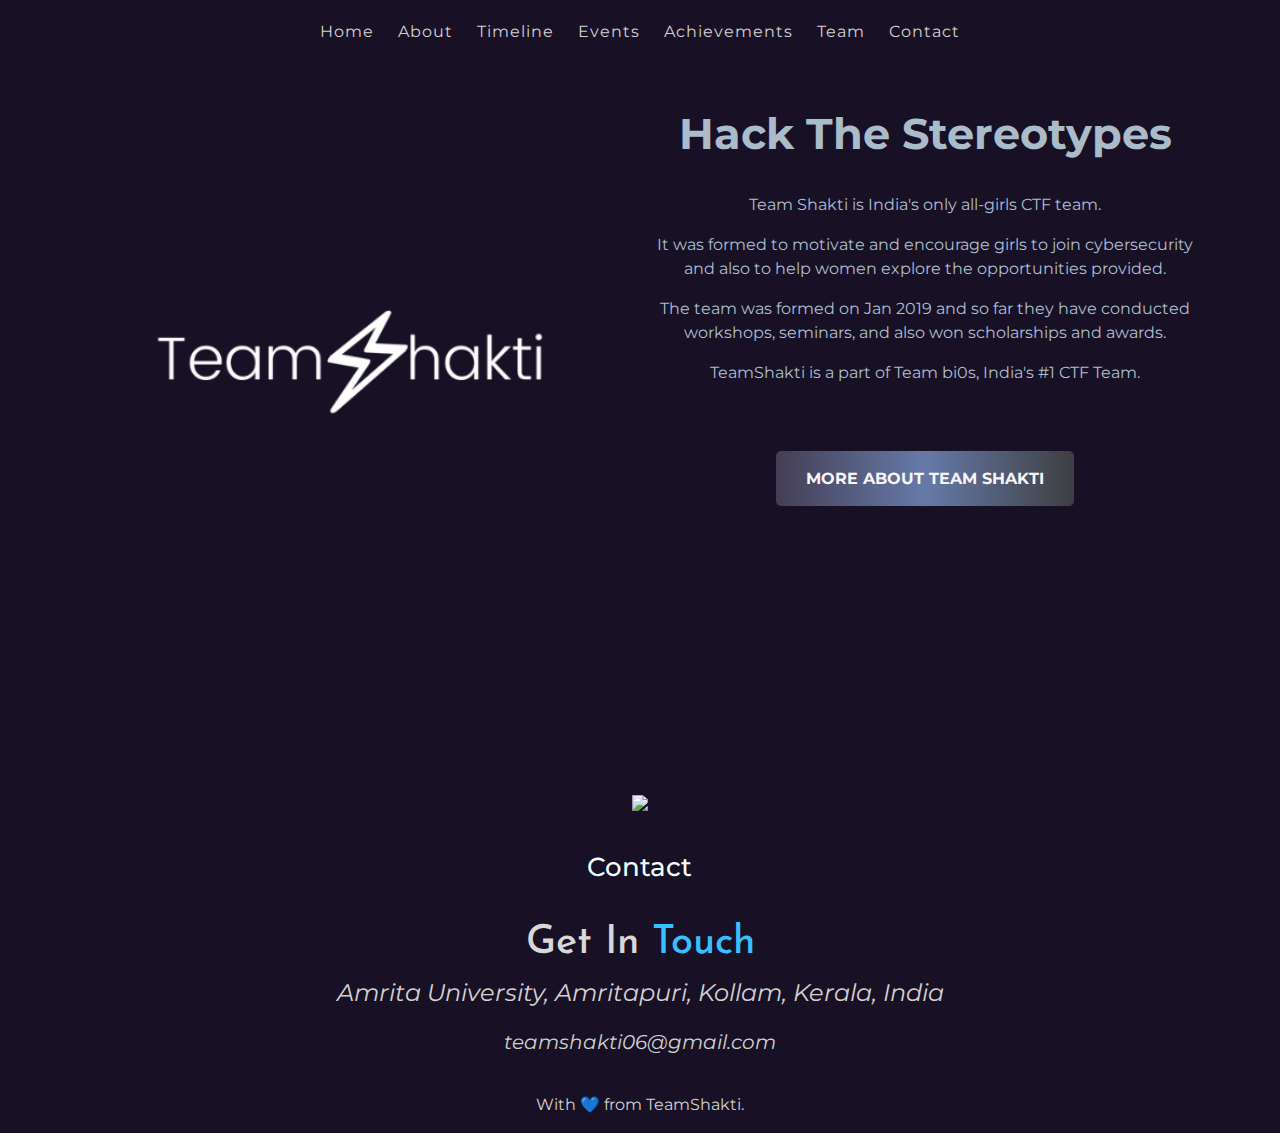
==== commit e1dda347: "Update index.html" ====
--- a/index.html
+++ b/index.html
@@ -44,7 +44,7 @@
                         <ul id="slick-nav">
                            <li><a class="scroll menu-options" href="index.html">Home</a></li>
                            <li><a class="scroll menu-options" href="about.html">About</a></li>
-                           <li><a class="scroll menu-options" href="#timeline">Timeline</a></li>
+                           <li><a class="scroll menu-options" href="about.html#timeline">Timeline</a></li>
                            <li><a class="scroll menu-options" href="events.html">Events</a></li>
                            <li><a class="scroll menu-options" href="achievements.html">Achievements</a></li>
                            <li><a class="scroll menu-options" href="members.html">Team</a></li>
@@ -103,7 +103,7 @@
          <div class="space-50"></div>
       </div>
       <!--welcome area end-->
-      <!--roadmap area start-->
+	<!--roadmap area start
       <div class="roadmap-area timeline-padding " id="timeline">
          <div class="container">
             <div class="page-header ">
@@ -134,12 +134,30 @@
                   <div class="timeline-panel">
                      <div class="timeline-heading">
                         <center>
-                           <h4 class="timeline-title">Team Launch</h4>
-                        </center>
-                     </div>
-                     <div class="timeline-body">
-                        <center>
-                           <p>TeamShakti made its first public launch at Nullcon
+                           <h4 class="timeline-title">HackLu 2018</h4>
+                        </center>
+                     </div>
+                     <div class="timeline-body">
+                        <center>
+                           <p>One of the members, Geethna TK received a fully sponsored invite to attend the annual HackLu18
+                              conference and the reverse engineering workshop by Black hoodie at Luxembourg
+                           </p>
+                        </center>
+                     </div>
+                  </div>
+               </li>
+               <li>
+                  <div class="timeline-badge danger"><i class="glyphicon glyphicon-credit-card"></i></div>
+                  <div class="timeline-panel">
+                     <div class="timeline-heading">
+                        <center>
+                           <h4 class="timeline-title">First official CTF </h4>
+                        </center>
+                     </div>
+                     <div class="timeline-body">
+                        <center>
+                           <p>
+TeamShakti made its first public launch at Nullcon
                               2019, after winning WinjaCTF receiving a SANS Scholarship
                               worth 1500 USD.
                            </p>
@@ -147,23 +165,6 @@
                      </div>
                   </div>
                </li>
-               <li>
-                  <div class="timeline-badge danger"><i class="glyphicon glyphicon-credit-card"></i></div>
-                  <div class="timeline-panel">
-                     <div class="timeline-heading">
-                        <center>
-                           <h4 class="timeline-title">HackLu - 2018</h4>
-                        </center>
-                     </div>
-                     <div class="timeline-body">
-                        <center>
-                           <p>One of the members, Geethna TK received a fully sponsored invite to attend the annual HackLu18
-                              conference and the reverse engineering workshop by Black hoodie at Luxembourg
-                           </p>
-                        </center>
-                     </div>
-                  </div>
-               </li>
                <li class="timeline-inverted">
                   <div class="timeline-badge warning"><i class="glyphicon glyphicon-credit-card"></i></div>
                   <div class="timeline-panel">
@@ -303,7 +304,7 @@
             </ul>
          </div>
       </div>
-      <!--roadmap area end-->
+      roadmap area end-->
       <!--team-bg-->
       <div class="team-bg">
          <!--apps area start-->
@@ -315,6 +316,7 @@
       <div class="page-footer footer-font">
       <div class="row no-gutters">
         <div class="col-12 text-center">
+	<img src='assets/img/logo2.png' class='bg_footer'>
             <center>
             <h1 id = "contact" style ="color:azure;">Contact</h1>
               <h1 ><span style="color:#d8d8d8">Get In </span> <span style="color:#38BFFF">Touch</span></h1>
@@ -368,4 +370,4 @@
       <script src="assets/js/main.js"></script>
    </body>
 </html>
-<!doctype html>+<!doctype html>
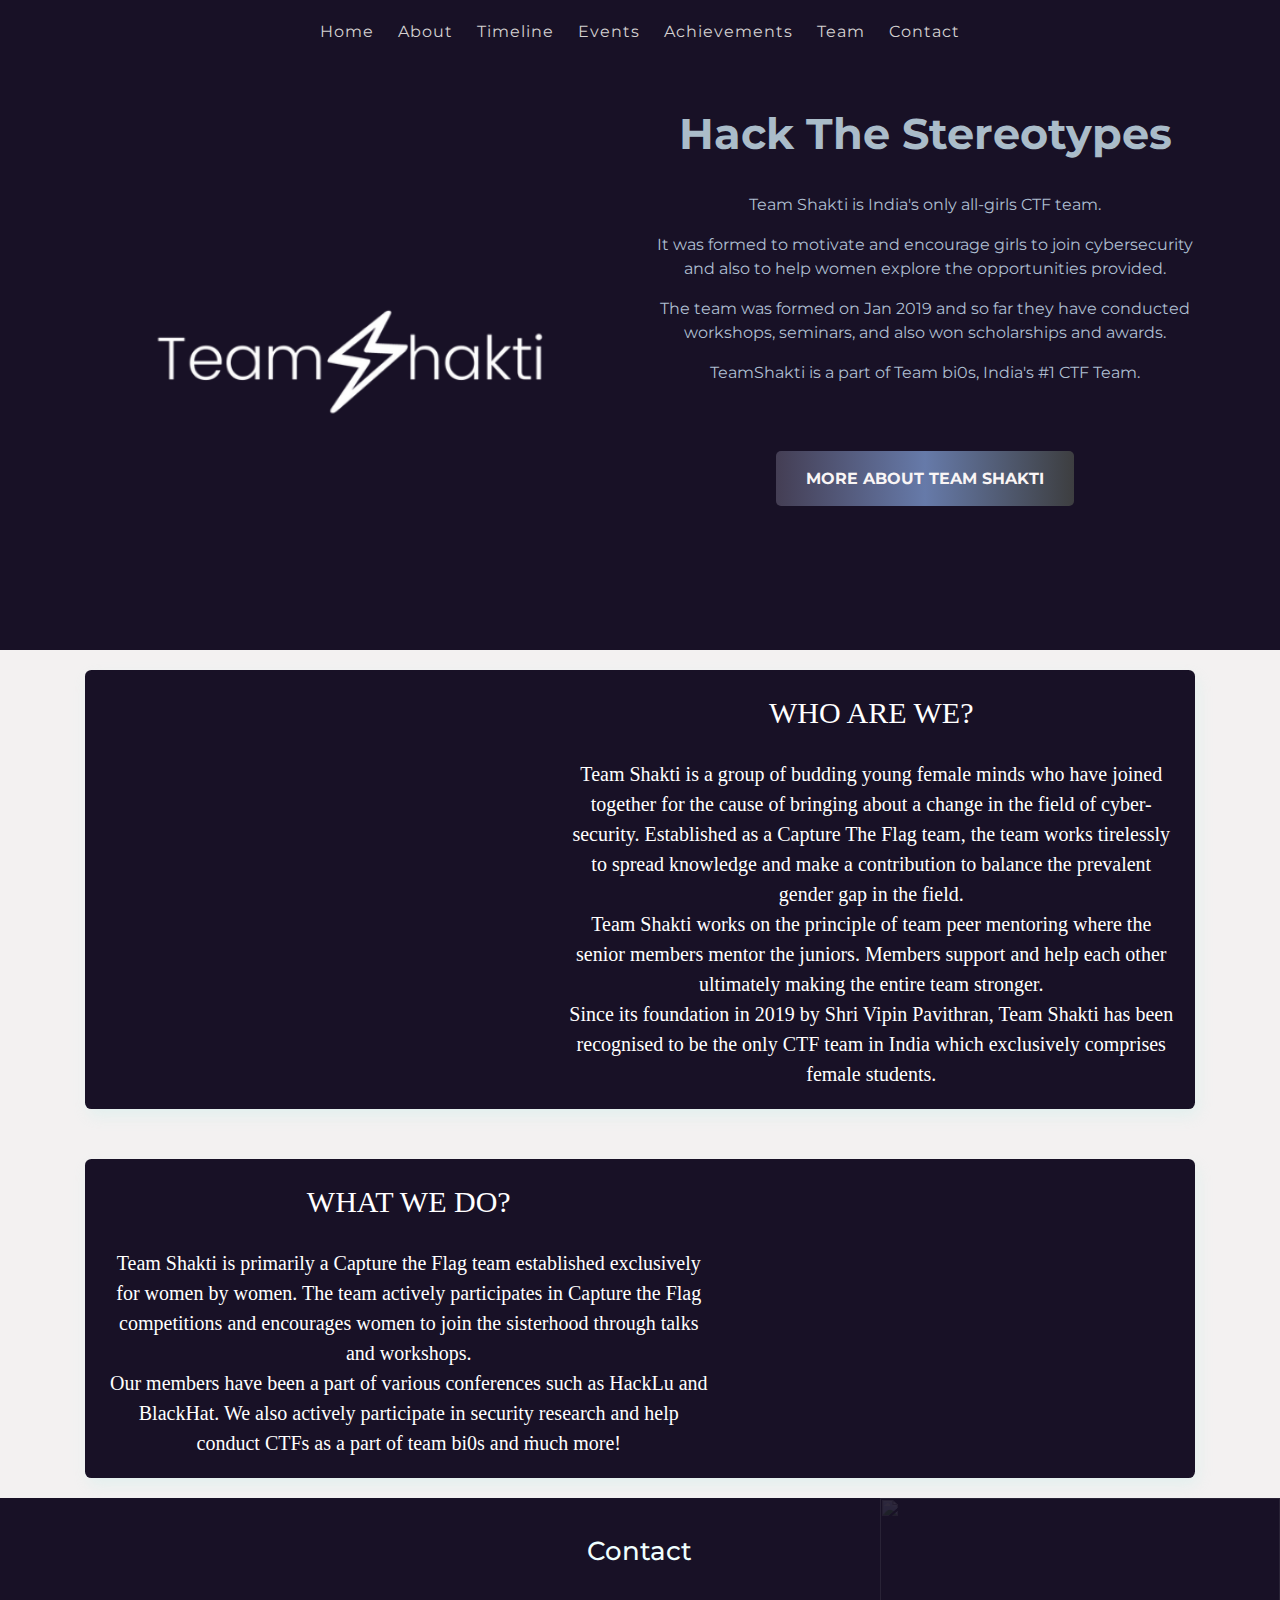
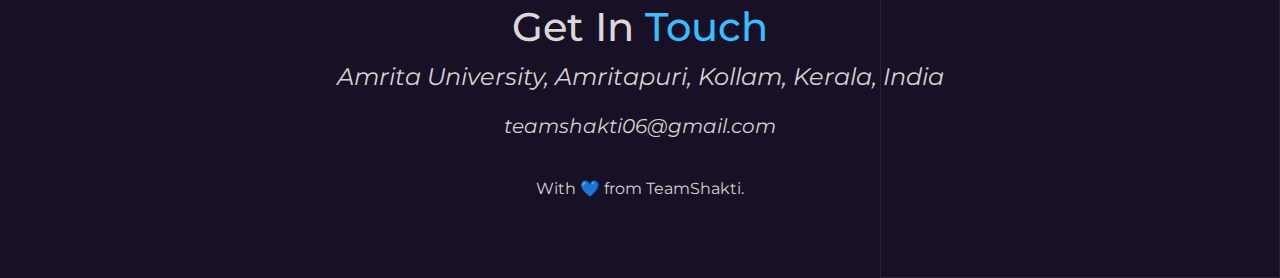
==== commit a86adc63: "Merge pull request #131 from simran-kathpalia/master" ====
--- a/index.html
+++ b/index.html
@@ -94,16 +94,14 @@
                      </ul>
                      <div class="space-50"></div>
                   </div>
-                  <a href="about.html" class="gradient-btn v2 about-btn"> <i class="fa fa-send-o"></i> More
-                  About Team Shakti</a>
+                  <a href="about.html" class="gradient-btn v2 about-btn">More About Team Shakti</a>
                </div>
             </div>
          </div>
-         <div class="space-90"></div>
-         <div class="space-50"></div>
+         
       </div>
       <!--welcome area end-->
-	<!--roadmap area start
+      <!--roadmap area start
       <div class="roadmap-area timeline-padding " id="timeline">
          <div class="container">
             <div class="page-header ">
@@ -305,52 +303,100 @@
          </div>
       </div>
       roadmap area end-->
+            <section>
+        <div class="membe">
+          <div class="space-20"></div>
+            <div class="container">
+                <div class="card text-center wow fadeInLeft" style="background: #181126">
+                    <div class="row no-gutters align-items-center">
+                        <div class="col-sm-5">
+                            <img class="card-img" src="assets/img/home1.gif" alt="">
+                        </div>
+                        <div class="col-sm-7">
+                            <div class="card-body">
+                                <div class="hometitle">WHO ARE WE?</div>
+                                <br>
+                                <div class="homefont">Team Shakti is a group of budding young female minds who have joined together for the cause of bringing about a change in the field of cyber-security. Established as a Capture The Flag team, the team works tirelessly to spread knowledge and make a contribution to balance the prevalent gender gap in the field.</div>
+                                 <div class="homefont">
+                                 Team Shakti works on the principle of team peer mentoring where the senior members mentor the juniors. Members support and help each other ultimately making the entire team stronger.</div>
+                                 <div class="homefont">
+                                 Since its foundation in 2019 by Shri Vipin Pavithran, Team Shakti has been recognised to be the only CTF team in India which exclusively comprises female students.
+                                 </div>
+                            </div>
+                        </div>
+                    </div>
+                </div>
+                  <div class="space-50"></div>
+                <!--<div class="row align-items-center">-->
+                    <div class="card text-center wow fadeInRight" style="background: #181126; ">
+                        <div class="row no-gutters align-items-center">
+
+                            <div class="col-sm-7">
+                                <div class="card-body">
+                                    <div class="hometitle">WHAT WE DO?</div>
+                                    <br>
+                                    <div class="homefont">Team Shakti is primarily a Capture the Flag team established exclusively for women by women. The team actively participates in Capture the Flag competitions and encourages women to join the sisterhood through talks and workshops.</div>
+                                    <div class = "homefont">Our members have been a part of various conferences such as HackLu and BlackHat. We also actively participate in security research and help conduct CTFs as a part of team bi0s and ṁuch more!
+                                    </div>
+                                </div>
+                            </div>
+                            <div class="col-sm-5">
+                                <img class="card-img" src="assets/img/home.gif" alt="">
+                            </div>
+                        </div>
+                    </div>
+                    <!--</div>-->
+                    <div class="space-20"></div>
+            </div>
+            
+          </div>
+        </section>
       <!--team-bg-->
+
       <div class="team-bg">
          <!--apps area start-->
          <!--apps area end-->
       </div>
       <!--team bg area end-->
+
       <!--footer start/Contact-->
-      <div class="container"></div>
-      <div class="page-footer footer-font">
-      <div class="row no-gutters">
-        <div class="col-12 text-center">
-	<img src='assets/img/logo2.png' class='bg_footer'>
-            <center>
-            <h1 id = "contact" style ="color:azure;">Contact</h1>
-              <h1 ><span style="color:#d8d8d8">Get In </span> <span style="color:#38BFFF">Touch</span></h1>
-            <address>
-              <i class="fa fa-map-marker"  aria-hidden="true" style='font-size:24px'>
-                <span class="text">
-                              Amrita University, Amritapuri, Kollam, Kerala, India</i>
-                      </address>
-            
-                      <address><i class="fa fa-inbox" style='font-size:20px'></span><span class="text"> teamshakti06@gmail.com</i>        </address>
-                        <!--<div class="single-community text-center">-->
-           
-        <!--   <address><i class='fa fa-phone' style='font-size:20px'></span><span class="text"> +91 476 280 4525</i>
-          </address>--> </center>
+<div class="container"></div>
+         <div class="page-footer footer-font">
+        <div class="row no-gutters">
+          <div class="col-12 text-center">
+          <img id="optional" src='assets/img/logo2.png' class='bg_footer'>
+          <center>
+          <h1 id ="contact" style ="color:azure;">Contact</h1>
+            <h1 ><span style="color:#d8d8d8">Get In </span> <span style="color:#38BFFF">Touch</span></h1>
+          <address>
+            <i class="fa fa-map-marker"  aria-hidden="true" style='font-size:24px'>
+              <span class="text">
+                            Amrita University, Amritapuri, Kollam, Kerala, India</i>
+                    </address>
+          
+          </center>
+        
+       
+        <address><i class="fa fa-inbox" style='font-size:20px'></span><span class="text"> teamshakti06@gmail.com</i>        </address>
+        <!--<div class="single-community text-center">-->
+        <div class="temp-icon">
+          <a class="twitter-t" href="https://twitter.com/teamshakti06"><i class="fa fa-twitter fa-2x"
+              aria-hidden="true"></i></a>
+          <a class="flag-t" href="https://ctftime.org/team/61083"><i class="fa fa-flag fa-2x"
+              aria-hidden="true"></i></a>
+          <a class="github-t" href="https://github.com/Team-Shakti"><i class="fa fa-github fa-2x"
+              aria-hidden="true"></i></a>
+        </div>
+        <div class="space-20"></div>
+
+          <p>
+            With &#128153 from TeamShakti.
+          
+          </p>
          
-          <div class="temp-icon">
-            <a class="twitter-t" href="https://twitter.com/teamshakti06"><i class="fa fa-twitter fa-2x"
-                aria-hidden="true"></i></a>
-            <a class="flag-t" href="https://ctftime.org/team/61083"><i class="fa fa-flag fa-2x"
-                aria-hidden="true"></i></a>
-            <a class="github-t" href="https://github.com/Team-Shakti"><i class="fa fa-github fa-2x"
-                aria-hidden="true"></i></a>
-          </div>
-          <div class="space-20"></div>
-  
-            <p>
-              With &#128153 from TeamShakti.
-            
-            </p>
-           
-        </div>
       </div>
     </div>
-    </div>
+  </div>
       <!--community area end-->
       <!-- jquery 2.2.4 js-->
       <script src="assets/js/jquery-2.2.4.min.js"></script>
--- a/style.css
+++ b/style.css
@@ -39,8 +39,7 @@
         --welcome area v2 css
         -------------------
         --faq v2 area css
-        ------------------
-        --community v2 area css
+        ------------------s
         -----------------------
 ==========================
 14:blog page css
@@ -72,7 +71,7 @@
 h6
 {
 	color: #20213a;
-	font-family: 'Josefin Sans', sans-serif;
+	font-family: 'Montserrat', sans-serif;
 	text-transform: capitalize;
 }
 
@@ -604,46 +603,46 @@
 .single-team-content h3 {
   font-size: 22px;
   font-weight: 700;
-}
-
-.single-team-social li {
-  display: inline-block;
-}
-
-.single-team-social li a {
-  color: #fff;
-  font-size: 24px;
-  width: 50px;
-  height: 50px;
-  display: block;
-  line-height: 50px;
-  background: red;
-  margin: 0 5px;
-  border-radius: 10px;
-  border: 1px solid transparent;
-}
-
-.single-team-social li a:hover i {
-  padding-left: 10px;
-}
-
-.single-team-social li a:hover {
-  border-color: #fff;
-  background: none !important;
-}
-
-.single-team-social li a.ico-1 {
-  background: #0077b5;
-}
-
-.single-team-social li a.ico-2 {
-  background: #E84C88;
-}
-
-.single-team-social li a.ico-3 {
-  background: #55acee;
-}
-
+  margin-bottom: 2px;
+}
+
+.single-team-content {
+  padding-bottom: 15px;
+}
+
+.social {
+  margin-top: 2px;
+  margin-bottom: 5px; 
+}
+
+.social a {
+  color: #b3b3b3;
+}
+
+.social a:hover {
+  color: #2dc997;
+}
+
+.social i {
+  font-size: 18px;
+  margin: 0 2px;
+}
+
+.social .twitter:hover {
+  color: #00acee;
+}
+
+.social .linkedin:hover {
+  color: #0e76a8;
+}
+
+.social .feed:hover {
+  color: #ee802f;
+}
+
+.social .github:hover {
+  color: #000000;
+}
 /*===================
 faq area css
 ======================
@@ -1565,12 +1564,47 @@
 
 small{
   font-size: 14px;
+  font-style: italic;
 }
 
 
 /*===================
 comman css
 ======================*/
+.ex1 {
+  padding-left: auto;
+  padding-right: auto;
+  margin: auto;
+  width: 60%;
+
+  padding: 10px;
+}
+img {
+  width: 100%;
+  height: auto;
+}
+.member {
+  background-color: #f3f1f1
+}
+.white_fontcolour{
+  color: #ccdeeb
+}
+.member_fontcolour{
+  color: #20213a
+}
+
+.about_fontcolour{
+  color: #aebfd1;
+  flex-wrap: wrap;
+}
+.monospace {
+  font-family: "montserrat";
+  
+}
+.membe {
+  background-color: #f3f1f1
+}
+
 .custom-heading {
   font-family: 'Josefin Sans', sans-serif;
 
@@ -1676,7 +1710,7 @@
 .card-body{-ms-flex:1 1 auto;flex:1 1 auto;padding:1.25rem}
 /*=================
       timeline
- ==================*/
+ ==================
 
 .timeline-padding{
     padding:10px;
@@ -1821,7 +1855,7 @@
   right: auto;
 }
 
-.timeline-badge.primary {   /*color of dots  */
+.timeline-badge.primary {   /*color of dots  
   background-color: #20213a !important;}
 
 .timeline-badge.success {
@@ -1838,7 +1872,7 @@
 .timeline-badge.info {
 background-color: #20213a !important;}
 
-.timelin-title {   /* title color of each block */
+.timelin-title {   /* title color of each block 
   margin-top: auto;
   color:#0f1756;
   font-family: 'Montserrat', sans-serif;
@@ -1851,40 +1885,8 @@
 
 .timeline-body > p + p {
   mrgin-top: 10px;
-}
-.ex1 {
-  padding-left: auto;
-  padding-right: auto;
-  margin: auto;
-  width: 60%;
-
-  padding: 10px;
-}
-img {
-  width: 100%;
-  height: auto;
-}
-.member {
-  background-color: #f3f1f1
-}
-.white_fontcolour{
-  color: #ccdeeb
-}
-.member_fontcolour{
-  color: #20213a
-}
-
-.about_fontcolour{
-  color: #aebfd1;
-  flex-wrap: wrap;
-}
-.monospace {
-  font-family: "montserrat";
-  
-}
-.membe {
-  background-color: #f3f1f1
-}
+}*/
+
 /*======================
         Gallery
 =======================*/
@@ -1976,18 +1978,46 @@
   font-style: inherit;
   color:  rgb(212, 209, 209);
 }
+
 .temp-icon {
   text-align: center;
   font-size: 20px;
   width: 100%;
   color: white; 
 }
+
+.bg_footer{
+  position: absolute;
+  right: 0;
+  top: 0;
+  display: block;
+  height: 380px;
+  width: 400px;
+  opacity: 0.1;
+}
+
+@media (max-width:990px) {
+  img#optional {
+    display: none;
+  }
+}
+
+.bg_footer:hover {
+  position: absolute;
+  right: 0;
+  top: 0;
+  display: block;
+  height: 380px;
+  width: 400px;
+  opacity: 0.8;
+}
+
 .twitter-t{
   color: rgb(212, 209, 209);
 }
 .twitter-t:hover{
     background: transparent;
-    color:rgb(65, 161, 225);
+    color:#00acee;
 }
 .flag-t{
   color:  rgb(212, 209, 209);
@@ -2002,7 +2032,7 @@
 .github-t:hover{
     background: transparent;
     /*color:rgb(81, 142, 145);*/
-    color: white;
+    color: #7DBBE6;
 }
 
 .column-3div{
@@ -2016,6 +2046,354 @@
   display: table;
   clear: both;
 }
-
+/*---new timeline----*/
+
+/*--new timeline---*/
+/*timeline*/
+
+.main-timeline h4 {
+
+  margin:30px 0;
+  color:#44abff;
+
+}
+
+.main-timeline {
+    position: relative
+}
+
+.main-timeline:before {
+    content: "";
+    width: 2px;
+    height: 100%;
+    border-radius: 20px;
+    margin: 0 auto;
+    background: #ffffff;
+    position: absolute;
+    top: 0;
+    left: 0;
+    right: 0
+}
+
+.main-timeline .timeline {
+    display: inline-block;
+    margin-bottom: 50px;
+    min-width: 100%;
+    position: relative
+}
+
+.main-timeline .timeline:before {
+    content: "";
+    width: 20px;
+    height: 20px;
+    border-radius: 50%;
+    border: 4px solid #fff;
+    background: #20213a;
+    position: absolute;
+    top: 50%;
+    left: 50%;
+    z-index: 1;
+    transform: translate(-50%, -50%)
+}
+
+.main-timeline .timeline-icon {
+    display: inline-block;
+    width: 130px;
+    height: 130px;
+    border-radius: 50%;
+    border: 1px solid #ffffff;
+    padding: 13px;
+    text-align: center;
+    position: absolute;
+    top: 50%;
+    left: 30%;
+    transform: translateY(-50%)
+}
+
+.main-timeline .timeline-icon img {
+    display: block;
+    border-radius: 50%;
+    background: #ffffff;
+    font-size: 64px;
+    color: #fff;
+    line-height: 100px;
+    z-index: 1;
+    position: relative
+}
+
+.main-timeline .timeline-icon:after,
+.main-timeline .timeline-icon:before {
+    content: "";
+    width: 100px;
+    height: 3px;
+    background: #ffffff;
+    position: absolute;
+    top: 50%;
+    right: -100px;
+    transform: translateY(-50%)
+}
+
+.main-timeline .timeline-icon:after {
+    width: 70px;
+    height: 50px;
+    background: #181126;
+    top: 89px;
+    right: -30px
+}
+
+.main-timeline .timeline-content {
+    width: 50%;
+    padding: 0 20px;
+    margin: 62px 0 0;
+    float: right;
+    position: relative
+}
+
+.main-timeline .timeline-content:before {
+    content: "";
+    width: 70%;
+    height: 100%;
+    border: none;
+    position: absolute;
+    bottom: -13px;
+    left: 35px
+}
+
+.main-timeline .timeline-content:after {
+    content: "";
+    width: 70%;
+    height: 2px;
+    background: #ffffff;
+    position: absolute;
+    top: 13px;
+    left: 0
+}
+
+.main-timeline .title {
+    font-size: 30px;
+    color: #44abff;
+    text-transform: uppercase;
+    margin: 0 0 10px
+}
+
+.main-timeline .description {
+    display: inline-block;
+    font-size:20px;
+    line-height: 20px;
+    margin: 0
+}
+
+.main-timeline .timeline:nth-child(even) .timeline-icon {
+    left: auto;
+    right: 30%
+}
+
+.main-timeline .timeline:nth-child(even) .timeline-icon:before {
+    right: auto;
+    left: -100px
+}
+
+.main-timeline .timeline:nth-child(even) .timeline-icon:after {
+    right: auto;
+    left: -30px
+}
+
+.main-timeline .timeline:nth-child(even) .timeline-content {
+    float: left
+}
+
+.main-timeline .timeline:nth-child(even) .timeline-content:before {
+    left: auto;
+    right: 35px;
+    transform: rotateY(180deg)
+}
+
+.main-timeline .timeline:nth-child(even) .timeline-content:after {
+    left: auto;
+    right: 0
+}
+
+
+.main-timeline .timelinefont1 {
+  font-size: 20px;
+  color: white;
+}
+@font-face {
+  font-family: 'josefin';
+  src: url(./assets/fonts/JosefinSans.ttf);
+  font-style: normal;
+  font-weight: 500;
+}
+.main-timeline .timelinefont2 {
+  font-family: josefin, cursive;
+  font-size: 32px;
+  color: white;
+  text-align: left;
+
+}
+
+.main-timeline .timelinefont3 {
+  font-family: "Lucida Console", Courier, monospace;
+  font-weight: bold;
+}
+
+
+@media only screen and (max-width:1200px) {
+    .main-timeline .timeline-icon:before {
+        width: 50px;
+        right: -50px
+    }
+    .main-timeline .timeline:nth-child(even) .timeline-icon:before {
+        right: auto;
+        left: -50px
+    }
+    .main-timeline .timeline-content {
+        margin-top: 75px
+    }
+}
+
+@media only screen and (max-width:990px) {
+    .main-timeline .timeline {
+        margin: 0 0 10px
+    }
+    .main-timeline .timeline-icon {
+        left: 25%
+    }
+    .main-timeline .timeline:nth-child(even) .timeline-icon {
+        right: 25%
+    }
+    .main-timeline .timeline-content {
+        margin-top: 115px
+    }
+    .main-timeline .title {
+        margin: 0 0 10px;
+    }
+    
+}
+
+@media only screen and (max-width:767px) {
+    .main-timeline {
+        padding-top: 50px
+    }
+    .main-timeline:before {
+        left: 80px;
+        right: 0;
+        margin: 0
+    }
+    .main-timeline .timeline {
+        margin-bottom: 70px
+    }
+    .main-timeline .timeline:before {
+        top: 0;
+        left: 83px;
+        right: 0;
+        margin: 0
+    }
+    .main-timeline .timeline-icon {
+        width: 60px;
+        height: 60px;
+        line-height: 40px;
+        padding: 5px;
+        top: 0;
+        left: 0
+    }
+    .main-timeline .timeline:nth-child(even) .timeline-icon {
+        left: 0;
+        right: auto
+    }
+    .main-timeline .timeline-icon:before,
+    .main-timeline .timeline:nth-child(even) .timeline-icon:before {
+        width: 25px;
+        left: auto;
+        right: -25px
+    }
+    .main-timeline .timeline-icon:after,
+    .main-timeline .timeline:nth-child(even) .timeline-icon:after {
+        width: 25px;
+        height: 30px;
+        top: 44px;
+        left: auto;
+        right: -5px
+    }
+    .main-timeline .timeline-icon i {
+        font-size: 30px;
+        line-height: 45px
+    }
+    .main-timeline .timeline-content,
+    .main-timeline .timeline:nth-child(even) .timeline-content {
+        width: 100%;
+        margin-top: -15px;
+        padding-left: 110px;
+        padding-right: 5px
+    }
+    .main-timeline .timeline:nth-child(even) .timeline-content {
+        float: right
+    }
+    .main-timeline .timeline-content:before,
+    .main-timeline .timeline:nth-child(even) .timeline-content:before {
+        width: 50%;
+        left: 120px
+    }
+    .main-timeline .timeline:nth-child(even) .timeline-content:before {
+        right: auto;
+        transform: rotateY(0)
+    }
+    
+    .main-timeline .timeline-content:after,
+    .main-timeline .timeline:nth-child(even) .timeline-content:after {
+        left: 85px
+    }
+    .main-timeline .title{
+        float: right;
+        text-align: right;
+    }
+    .main-timeline .timeline-content:after {
+      width:45vw;
+    }
+
+    .main-timeline .timelinefont2 {
+      text-align: left;
+      font-size: 25px;
+      color: white;
+    }
+    .main-timeline .timelinefont1 {
+    /* font-family: ptsans; */
+    text-align: left;
+    font-size: 20px;
+    }
+    .main-timeline h4 {
+    margin-top:25px;
+    }
+
+
+}
+
+@font-face {
+  font-family: 'pt';
+  src: url(./assets/fonts/PTSans-Regular.ttf);
+  font-style: normal;
+  line-height: 100%;
+}
+.aboutfont {
+  font-family: pt;
+  font-size: 18px;
+  font-weight: 500;
+  text-align: justify;
+  color: #3c4f62;
+}
+/*end timeline*/
+
+.homefont {
+  font-family: pt;
+  font-size: 20px;
+  color: white;
+  text-align: center;
+}
+
+.hometitle {
+  font-family: josefin;
+  font-size: 30px;
+  color: white;
+}
 
 /*===================================== end =================================*/
